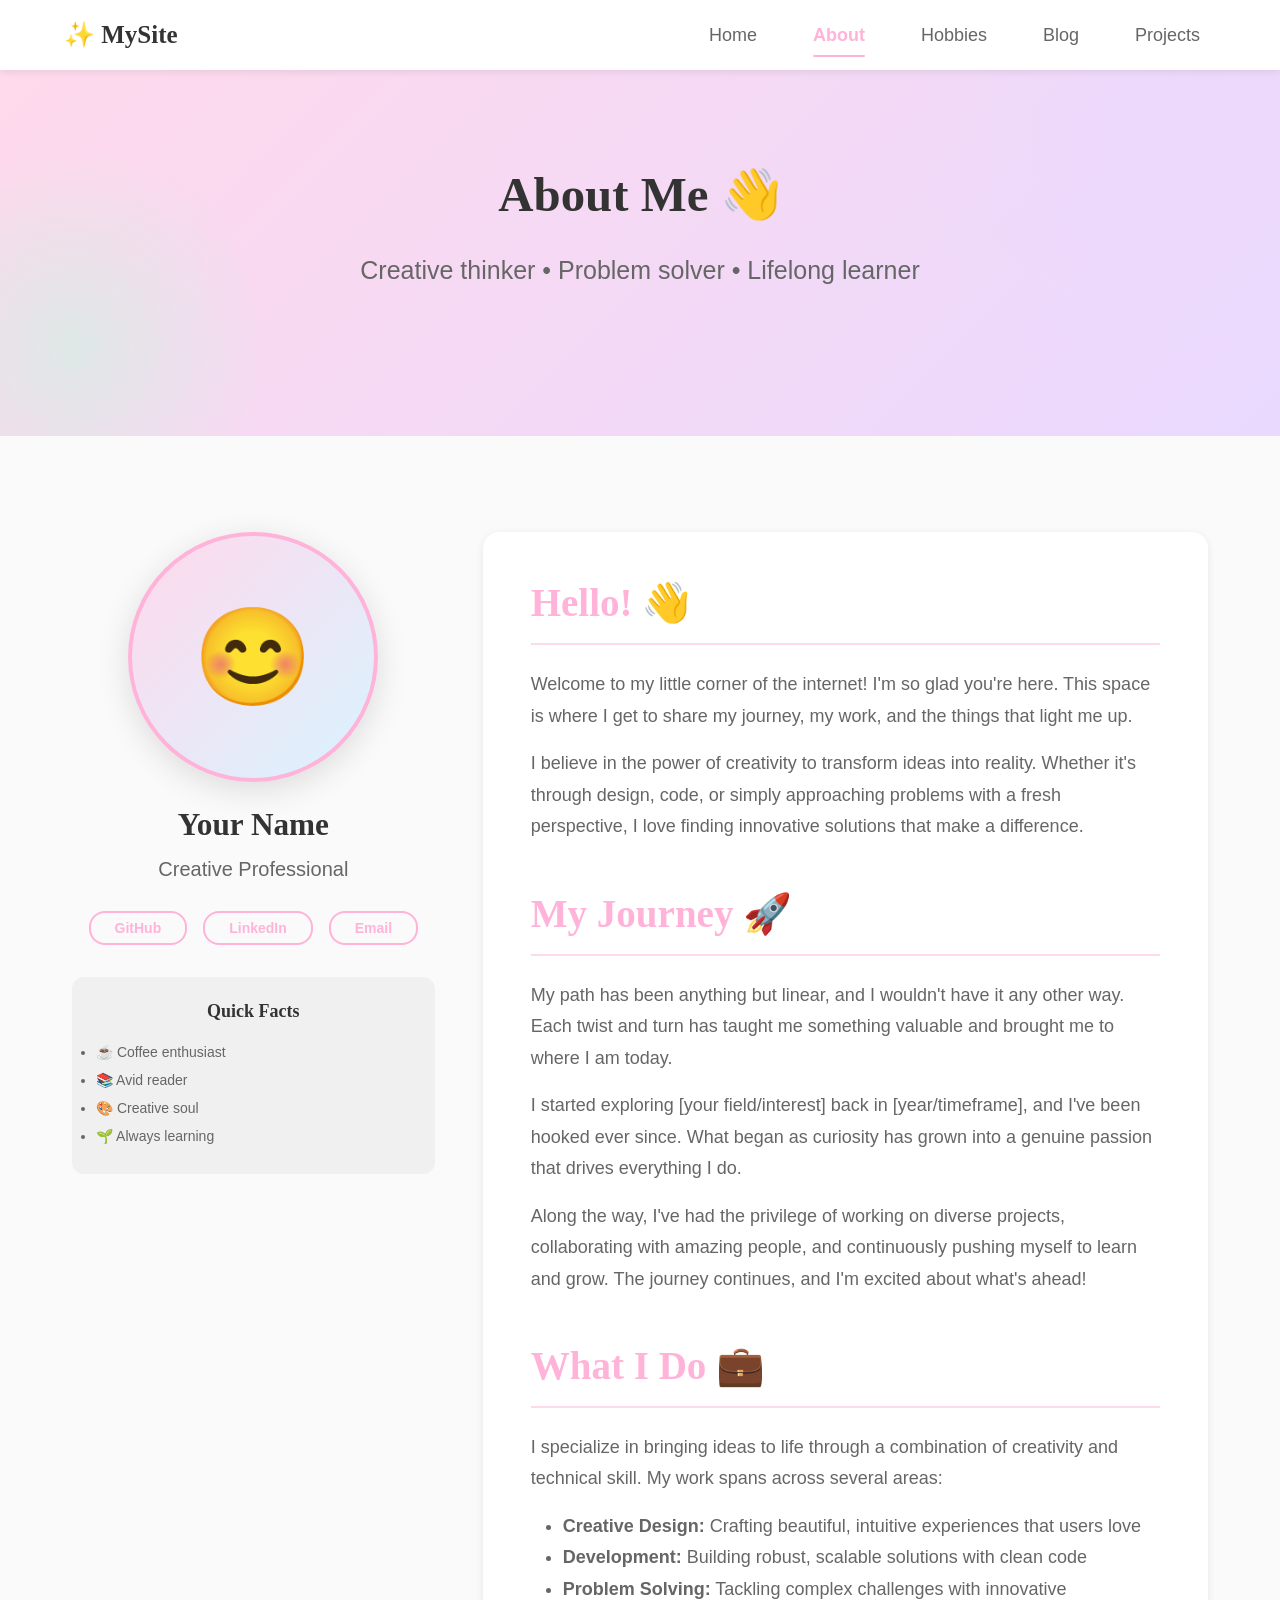
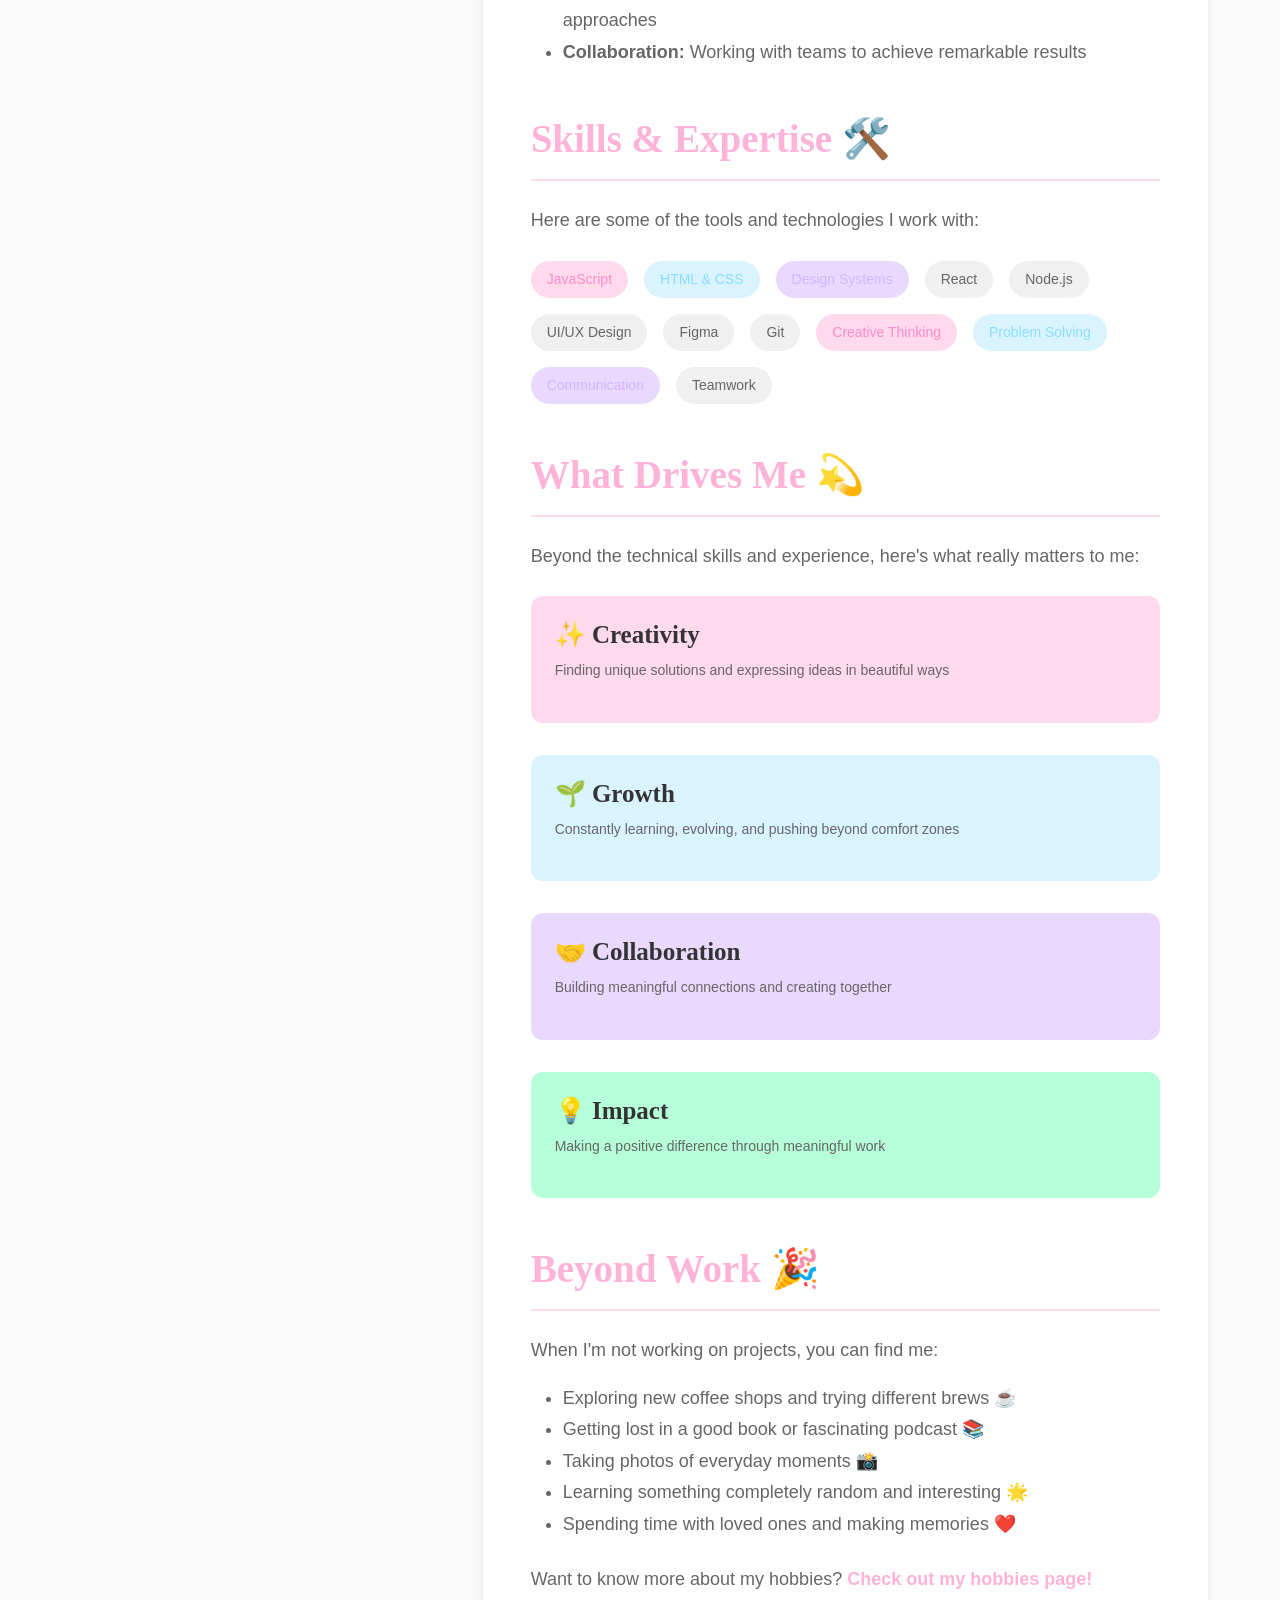
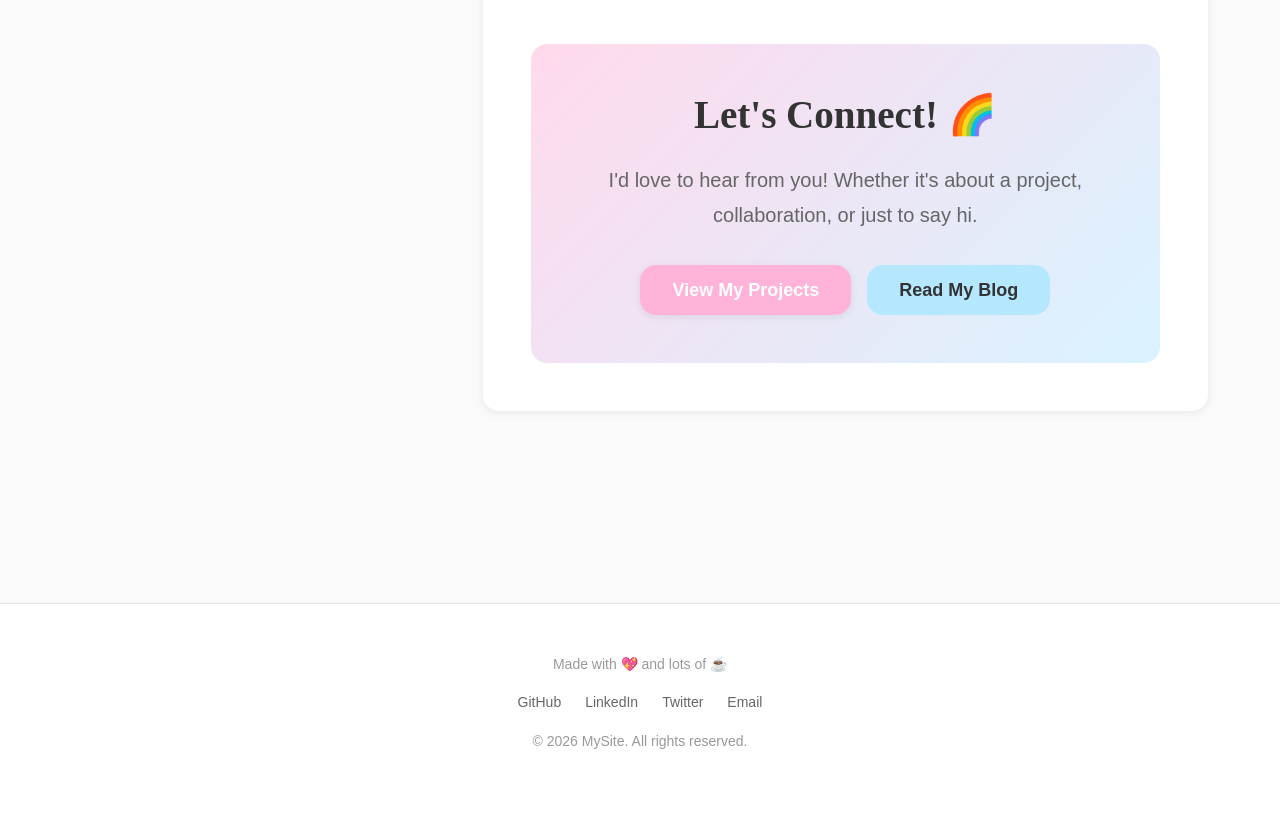
==== about.html @ f816a3d0 "Build complete personal website with pastel design system Created a modern, responsive personal webs" ====
<!DOCTYPE html>
<html lang="en">
<head>
  <meta charset="UTF-8">
  <meta name="viewport" content="width=device-width, initial-scale=1.0">
  <meta name="description" content="Learn more about me, my journey, and what makes me tick">
  <title>About | Personal Website</title>

  <!-- CSS Files -->
  <link rel="stylesheet" href="css/main.css">
  <link rel="stylesheet" href="css/components.css">
  <link rel="stylesheet" href="css/pages.css">

  <!-- Favicon -->
  <link rel="icon" type="image/svg+xml" href="data:image/svg+xml,<svg xmlns='http://www.w3.org/2000/svg' viewBox='0 0 100 100'><text y='.9em' font-size='90'>✨</text></svg>">
</head>
<body>

  <!-- Navigation -->
  <nav class="navbar">
    <div class="navbar__container">
      <a href="index.html" class="navbar__brand">✨ MySite</a>

      <div class="navbar__nav">
        <a href="index.html" class="navbar__link">Home</a>
        <a href="about.html" class="navbar__link">About</a>
        <a href="hobbies.html" class="navbar__link">Hobbies</a>
        <a href="blog.html" class="navbar__link">Blog</a>
        <a href="projects.html" class="navbar__link">Projects</a>
      </div>

      <button class="navbar__toggle" aria-label="Toggle navigation" aria-expanded="false">
        ☰
      </button>
    </div>
  </nav>

  <!-- Main Content -->
  <main class="page-content">

    <!-- Hero Section -->
    <section class="hero" style="background: linear-gradient(135deg, var(--primary-light), var(--accent-light)); min-height: 40vh;">
      <div class="hero__content">
        <h1 class="hero__title">About Me 👋</h1>
        <p class="hero__subtitle">
          Creative thinker • Problem solver • Lifelong learner
        </p>
      </div>
    </section>

    <!-- About Content -->
    <section class="section">
      <div class="container">
        <div class="about-content">

          <!-- Profile Sidebar -->
          <div class="about-profile">
            <div class="about-profile__image" style="display: flex; align-items: center; justify-content: center; font-size: 6rem;">
              😊
            </div>
            <h2 class="about-profile__name">Your Name</h2>
            <p class="about-profile__title">Creative Professional</p>

            <!-- Social Links -->
            <div class="mt-md">
              <div style="display: flex; gap: var(--spacing-sm); justify-content: center; flex-wrap: wrap;">
                <a href="#" class="btn btn--sm btn--outline">GitHub</a>
                <a href="#" class="btn btn--sm btn--outline">LinkedIn</a>
                <a href="#" class="btn btn--sm btn--outline">Email</a>
              </div>
            </div>

            <!-- Quick Stats -->
            <div class="mt-lg" style="background: var(--light-gray); padding: var(--spacing-md); border-radius: var(--radius-md);">
              <h3 style="font-size: var(--font-md); margin-bottom: var(--spacing-sm);">Quick Facts</h3>
              <ul style="text-align: left; color: var(--text-secondary); font-size: var(--font-sm); line-height: 2;">
                <li>☕ Coffee enthusiast</li>
                <li>📚 Avid reader</li>
                <li>🎨 Creative soul</li>
                <li>🌱 Always learning</li>
              </ul>
            </div>
          </div>

          <!-- Bio Content -->
          <div class="about-bio">

            <!-- Introduction -->
            <div class="about-bio__section">
              <h2 class="about-bio__heading">Hello! 👋</h2>
              <p>
                Welcome to my little corner of the internet! I'm so glad you're here. This space is where I get to share my journey, my work, and the things that light me up.
              </p>
              <p>
                I believe in the power of creativity to transform ideas into reality. Whether it's through design, code, or simply approaching problems with a fresh perspective, I love finding innovative solutions that make a difference.
              </p>
            </div>

            <!-- My Story -->
            <div class="about-bio__section">
              <h2 class="about-bio__heading">My Journey 🚀</h2>
              <p>
                My path has been anything but linear, and I wouldn't have it any other way. Each twist and turn has taught me something valuable and brought me to where I am today.
              </p>
              <p>
                I started exploring [your field/interest] back in [year/timeframe], and I've been hooked ever since. What began as curiosity has grown into a genuine passion that drives everything I do.
              </p>
              <p>
                Along the way, I've had the privilege of working on diverse projects, collaborating with amazing people, and continuously pushing myself to learn and grow. The journey continues, and I'm excited about what's ahead!
              </p>
            </div>

            <!-- What I Do -->
            <div class="about-bio__section">
              <h2 class="about-bio__heading">What I Do 💼</h2>
              <p>
                I specialize in bringing ideas to life through a combination of creativity and technical skill. My work spans across several areas:
              </p>
              <ul style="margin-left: var(--spacing-lg); margin-bottom: var(--spacing-md); color: var(--text-secondary); line-height: var(--line-height-relaxed);">
                <li><strong>Creative Design:</strong> Crafting beautiful, intuitive experiences that users love</li>
                <li><strong>Development:</strong> Building robust, scalable solutions with clean code</li>
                <li><strong>Problem Solving:</strong> Tackling complex challenges with innovative approaches</li>
                <li><strong>Collaboration:</strong> Working with teams to achieve remarkable results</li>
              </ul>
            </div>

            <!-- Skills -->
            <div class="about-bio__section">
              <h2 class="about-bio__heading">Skills & Expertise 🛠️</h2>
              <p class="mb-md">
                Here are some of the tools and technologies I work with:
              </p>

              <div class="skills-list">
                <span class="tag tag--primary">JavaScript</span>
                <span class="tag tag--secondary">HTML & CSS</span>
                <span class="tag tag--accent">Design Systems</span>
                <span class="tag">React</span>
                <span class="tag">Node.js</span>
                <span class="tag">UI/UX Design</span>
                <span class="tag">Figma</span>
                <span class="tag">Git</span>
                <span class="tag tag--primary">Creative Thinking</span>
                <span class="tag tag--secondary">Problem Solving</span>
                <span class="tag tag--accent">Communication</span>
                <span class="tag">Teamwork</span>
              </div>
            </div>

            <!-- Values -->
            <div class="about-bio__section">
              <h2 class="about-bio__heading">What Drives Me 💫</h2>
              <p>
                Beyond the technical skills and experience, here's what really matters to me:
              </p>
              <div class="grid grid--2" style="margin-top: var(--spacing-md);">
                <div style="background: var(--primary-light); padding: var(--spacing-md); border-radius: var(--radius-md);">
                  <h4 style="margin-bottom: var(--spacing-xs);">✨ Creativity</h4>
                  <p style="font-size: var(--font-sm);">Finding unique solutions and expressing ideas in beautiful ways</p>
                </div>
                <div style="background: var(--secondary-light); padding: var(--spacing-md); border-radius: var(--radius-md);">
                  <h4 style="margin-bottom: var(--spacing-xs);">🌱 Growth</h4>
                  <p style="font-size: var(--font-sm);">Constantly learning, evolving, and pushing beyond comfort zones</p>
                </div>
                <div style="background: var(--accent-light); padding: var(--spacing-md); border-radius: var(--radius-md);">
                  <h4 style="margin-bottom: var(--spacing-xs);">🤝 Collaboration</h4>
                  <p style="font-size: var(--font-sm);">Building meaningful connections and creating together</p>
                </div>
                <div style="background: var(--mint); padding: var(--spacing-md); border-radius: var(--radius-md);">
                  <h4 style="margin-bottom: var(--spacing-xs);">💡 Impact</h4>
                  <p style="font-size: var(--font-sm);">Making a positive difference through meaningful work</p>
                </div>
              </div>
            </div>

            <!-- Fun Facts -->
            <div class="about-bio__section">
              <h2 class="about-bio__heading">Beyond Work 🎉</h2>
              <p>
                When I'm not working on projects, you can find me:
              </p>
              <ul style="margin-left: var(--spacing-lg); color: var(--text-secondary); line-height: var(--line-height-relaxed);">
                <li>Exploring new coffee shops and trying different brews ☕</li>
                <li>Getting lost in a good book or fascinating podcast 📚</li>
                <li>Taking photos of everyday moments 📸</li>
                <li>Learning something completely random and interesting 🌟</li>
                <li>Spending time with loved ones and making memories ❤️</li>
              </ul>
              <p class="mt-md">
                Want to know more about my hobbies? <a href="hobbies.html" style="font-weight: var(--font-semibold);">Check out my hobbies page!</a>
              </p>
            </div>

            <!-- Call to Action -->
            <div class="about-bio__section text-center" style="background: linear-gradient(135deg, var(--primary-light), var(--secondary-light)); padding: var(--spacing-xl); border-radius: var(--radius-lg);">
              <h2 style="margin-bottom: var(--spacing-md);">Let's Connect! 🌈</h2>
              <p style="font-size: var(--font-lg); margin-bottom: var(--spacing-lg);">
                I'd love to hear from you! Whether it's about a project, collaboration, or just to say hi.
              </p>
              <div style="display: flex; gap: var(--spacing-sm); justify-content: center; flex-wrap: wrap;">
                <a href="projects.html" class="btn btn--primary">View My Projects</a>
                <a href="blog.html" class="btn btn--secondary">Read My Blog</a>
              </div>
            </div>

          </div>

        </div>
      </div>
    </section>

  </main>

  <!-- Footer -->
  <footer class="footer">
    <div class="footer__content">
      <p class="footer__text">
        Made with 💖 and lots of ☕
      </p>
      <div class="footer__links">
        <a href="#" class="footer__link">GitHub</a>
        <a href="#" class="footer__link">LinkedIn</a>
        <a href="#" class="footer__link">Twitter</a>
        <a href="#" class="footer__link">Email</a>
      </div>
      <p class="footer__text text-light mt-sm">
        © 2026 MySite. All rights reserved.
      </p>
    </div>
  </footer>

  <!-- JavaScript Files -->
  <script src="js/main.js"></script>
  <script src="js/components.js"></script>

</body>
</html>
---- css/main.css ----
/**
 * MAIN.CSS - Foundation Layer
 * ===========================
 * Core styles, CSS variables, typography, and base element styles.
 * This file provides the foundation for the entire website's design system.
 */

/* ==================
   CSS Custom Properties (Design Tokens)
   ================== */

:root {
  /*
   * Color Palette - Pastel Theme
   * Soft, playful colors for a modern, friendly feel
   */

  /* Primary Colors */
  --primary: #FFB3D9;           /* Soft pink - main brand color */
  --primary-light: #FFD9EC;     /* Lighter pink - hover states */
  --primary-dark: #FF8DC7;      /* Darker pink - active states */

  /* Secondary Colors */
  --secondary: #B5E8FF;         /* Sky blue - calm, professional */
  --secondary-light: #D9F3FF;   /* Lighter blue */
  --secondary-dark: #8CDCFF;    /* Darker blue */

  /* Accent Colors */
  --accent: #D4B5FF;            /* Lavender - creative touch */
  --accent-light: #EAD9FF;      /* Lighter lavender */
  --mint: #B5FFD9;              /* Mint green - fresh, energetic */
  --peach: #FFD9B5;             /* Peach - warm, inviting */

  /* Neutral Colors */
  --white: #FFFFFF;
  --off-white: #FAFAFA;
  --light-gray: #F0F0F0;
  --gray: #E0E0E0;
  --dark-gray: #666666;
  --text-primary: #333333;
  --text-secondary: #666666;
  --text-light: #999999;

  /* Semantic Colors */
  --success: #B5FFD9;
  --warning: #FFD9B5;
  --error: #FFB3B3;
  --info: #B5E8FF;

  /*
   * Typography
   * Using system fonts for performance and readability
   */
  --font-primary: -apple-system, BlinkMacSystemFont, 'Segoe UI', 'Roboto', 'Oxygen', 'Ubuntu', 'Cantarell', 'Fira Sans', 'Droid Sans', 'Helvetica Neue', sans-serif;
  --font-heading: 'Georgia', 'Times New Roman', serif;
  --font-mono: 'Monaco', 'Courier New', monospace;

  /* Font Sizes - Modular Scale (1.250 - Major Third) */
  --font-xs: 0.75rem;      /* 12px */
  --font-sm: 0.875rem;     /* 14px */
  --font-base: 1rem;       /* 16px */
  --font-md: 1.125rem;     /* 18px */
  --font-lg: 1.25rem;      /* 20px */
  --font-xl: 1.563rem;     /* 25px */
  --font-2xl: 1.953rem;    /* 31px */
  --font-3xl: 2.441rem;    /* 39px */
  --font-4xl: 3.052rem;    /* 49px */

  /* Font Weights */
  --font-light: 300;
  --font-normal: 400;
  --font-medium: 500;
  --font-semibold: 600;
  --font-bold: 700;

  /* Line Heights */
  --line-height-tight: 1.2;
  --line-height-normal: 1.5;
  --line-height-relaxed: 1.75;

  /*
   * Spacing Scale
   * Based on 8px grid system for consistent spacing
   */
  --spacing-xs: 0.5rem;    /* 8px */
  --spacing-sm: 1rem;      /* 16px */
  --spacing-md: 1.5rem;    /* 24px */
  --spacing-lg: 2rem;      /* 32px */
  --spacing-xl: 3rem;      /* 48px */
  --spacing-2xl: 4rem;     /* 64px */
  --spacing-3xl: 6rem;     /* 96px */

  /*
   * Layout
   */
  --max-width: 1200px;
  --max-width-narrow: 800px;
  --max-width-wide: 1400px;

  --header-height: 70px;

  /*
   * Border Radius - Rounded, playful feel
   */
  --radius-sm: 8px;
  --radius-md: 12px;
  --radius-lg: 16px;
  --radius-xl: 24px;
  --radius-full: 9999px;

  /*
   * Shadows - Soft, subtle depth
   */
  --shadow-sm: 0 2px 8px rgba(0, 0, 0, 0.08);
  --shadow-md: 0 4px 16px rgba(0, 0, 0, 0.1);
  --shadow-lg: 0 8px 32px rgba(0, 0, 0, 0.12);
  --shadow-xl: 0 16px 48px rgba(0, 0, 0, 0.15);

  /*
   * Transitions - Smooth, polished interactions
   */
  --transition-fast: 150ms ease-in-out;
  --transition-base: 250ms ease-in-out;
  --transition-slow: 400ms ease-in-out;

  /*
   * Z-index Scale
   */
  --z-base: 1;
  --z-dropdown: 100;
  --z-sticky: 200;
  --z-fixed: 300;
  --z-modal-backdrop: 400;
  --z-modal: 500;
  --z-popover: 600;
  --z-tooltip: 700;
}


/* ==================
   CSS Reset & Normalization
   ================== */

/* Box sizing reset */
*,
*::before,
*::after {
  box-sizing: border-box;
  margin: 0;
  padding: 0;
}

/* Remove default margins */
body,
h1, h2, h3, h4, h5, h6,
p, figure, blockquote, dl, dd {
  margin: 0;
}

/* Remove list styles on ul, ol elements with a class */
ul[class],
ol[class] {
  list-style: none;
  padding: 0;
}

/* Set core root defaults */
html:focus-within {
  scroll-behavior: smooth;
}

/* Set core body defaults */
body {
  min-height: 100vh;
  text-rendering: optimizeSpeed;
  line-height: var(--line-height-normal);
}

/* Make images easier to work with */
img,
picture {
  max-width: 100%;
  display: block;
}

/* Inherit fonts for inputs and buttons */
input,
button,
textarea,
select {
  font: inherit;
}


/* ==================
   Base Typography
   ================== */

body {
  font-family: var(--font-primary);
  font-size: var(--font-base);
  line-height: var(--line-height-normal);
  color: var(--text-primary);
  background-color: var(--off-white);
  -webkit-font-smoothing: antialiased;
  -moz-osx-font-smoothing: grayscale;
}

/* Headings */
h1, h2, h3, h4, h5, h6 {
  font-family: var(--font-heading);
  line-height: var(--line-height-tight);
  font-weight: var(--font-bold);
  color: var(--text-primary);
  margin-bottom: var(--spacing-sm);
}

h1 {
  font-size: var(--font-4xl);
  margin-bottom: var(--spacing-md);
}

h2 {
  font-size: var(--font-3xl);
}

h3 {
  font-size: var(--font-2xl);
}

h4 {
  font-size: var(--font-xl);
}

h5 {
  font-size: var(--font-lg);
}

h6 {
  font-size: var(--font-md);
}

/* Paragraphs */
p {
  margin-bottom: var(--spacing-sm);
  color: var(--text-secondary);
  line-height: var(--line-height-relaxed);
}

/* Links */
a {
  color: var(--primary);
  text-decoration: none;
  transition: color var(--transition-base);
}

a:hover {
  color: var(--primary-dark);
}

a:focus-visible {
  outline: 2px solid var(--primary);
  outline-offset: 2px;
  border-radius: var(--radius-sm);
}

/* Strong and emphasis */
strong,
b {
  font-weight: var(--font-bold);
}

em,
i {
  font-style: italic;
}

/* Code */
code {
  font-family: var(--font-mono);
  font-size: 0.9em;
  background-color: var(--light-gray);
  padding: 0.2em 0.4em;
  border-radius: var(--radius-sm);
}


/* ==================
   Layout Utilities
   ================== */

/* Container - constrains content width with padding */
.container {
  width: 100%;
  max-width: var(--max-width);
  margin-left: auto;
  margin-right: auto;
  padding-left: var(--spacing-md);
  padding-right: var(--spacing-md);
}

.container--narrow {
  max-width: var(--max-width-narrow);
}

.container--wide {
  max-width: var(--max-width-wide);
}

/* Section spacing */
.section {
  padding-top: var(--spacing-3xl);
  padding-bottom: var(--spacing-3xl);
}

.section--sm {
  padding-top: var(--spacing-xl);
  padding-bottom: var(--spacing-xl);
}


/* ==================
   Utility Classes
   ================== */

/* Text alignment */
.text-center { text-align: center; }
.text-left { text-align: left; }
.text-right { text-align: right; }

/* Text colors */
.text-primary { color: var(--text-primary); }
.text-secondary { color: var(--text-secondary); }
.text-light { color: var(--text-light); }

/* Spacing utilities */
.mt-xs { margin-top: var(--spacing-xs); }
.mt-sm { margin-top: var(--spacing-sm); }
.mt-md { margin-top: var(--spacing-md); }
.mt-lg { margin-top: var(--spacing-lg); }
.mt-xl { margin-top: var(--spacing-xl); }

.mb-xs { margin-bottom: var(--spacing-xs); }
.mb-sm { margin-bottom: var(--spacing-sm); }
.mb-md { margin-bottom: var(--spacing-md); }
.mb-lg { margin-bottom: var(--spacing-lg); }
.mb-xl { margin-bottom: var(--spacing-xl); }

/* Display utilities */
.block { display: block; }
.inline-block { display: inline-block; }
.flex { display: flex; }
.inline-flex { display: inline-flex; }
.grid { display: grid; }
.hidden { display: none; }

/* Visibility */
.sr-only {
  position: absolute;
  width: 1px;
  height: 1px;
  padding: 0;
  margin: -1px;
  overflow: hidden;
  clip: rect(0, 0, 0, 0);
  white-space: nowrap;
  border-width: 0;
}


/* ==================
   Responsive Breakpoints
   ================== */

/*
 * Mobile-first approach
 * Default styles are for mobile, then enhanced for larger screens
 */

/* Tablet (768px and up) */
@media (min-width: 768px) {
  :root {
    --font-base: 1.125rem;  /* Slightly larger on tablets */
  }

  .container {
    padding-left: var(--spacing-lg);
    padding-right: var(--spacing-lg);
  }
}

/* Desktop (1024px and up) */
@media (min-width: 1024px) {
  h1 {
    font-size: 3.815rem;  /* Even larger on desktop */
  }

  .section {
    padding-top: var(--spacing-3xl);
    padding-bottom: var(--spacing-3xl);
  }
}

/* Large Desktop (1440px and up) */
@media (min-width: 1440px) {
  .container {
    padding-left: var(--spacing-xl);
    padding-right: var(--spacing-xl);
  }
}
---- css/components.css ----
/**
 * COMPONENTS.CSS - Component Layer
 * =================================
 * Reusable UI components used throughout the website.
 * Each component is self-contained and follows BEM-like naming conventions.
 */


/* ==================
   Navigation Bar
   ================== */

/**
 * .navbar - Main navigation component
 * Responsive navigation with mobile menu toggle
 */
.navbar {
  position: sticky;
  top: 0;
  z-index: var(--z-sticky);
  background-color: rgba(255, 255, 255, 0.95);
  backdrop-filter: blur(10px);
  box-shadow: var(--shadow-sm);
  height: var(--header-height);
}

.navbar__container {
  max-width: var(--max-width);
  margin: 0 auto;
  padding: 0 var(--spacing-md);
  height: 100%;
  display: flex;
  justify-content: space-between;
  align-items: center;
}

/* Logo/Brand */
.navbar__brand {
  font-size: var(--font-xl);
  font-weight: var(--font-bold);
  color: var(--text-primary);
  font-family: var(--font-heading);
  transition: color var(--transition-base);
}

.navbar__brand:hover {
  color: var(--primary);
}

/* Navigation Links */
.navbar__nav {
  display: flex;
  gap: var(--spacing-md);
  align-items: center;
}

.navbar__link {
  color: var(--text-secondary);
  font-weight: var(--font-medium);
  padding: var(--spacing-xs) var(--spacing-sm);
  border-radius: var(--radius-md);
  transition: all var(--transition-base);
  position: relative;
}

.navbar__link:hover {
  color: var(--primary);
  background-color: var(--primary-light);
}

/* Active state - indicates current page */
.navbar__link--active {
  color: var(--primary);
  font-weight: var(--font-semibold);
}

.navbar__link--active::after {
  content: '';
  position: absolute;
  bottom: 0;
  left: var(--spacing-sm);
  right: var(--spacing-sm);
  height: 2px;
  background-color: var(--primary);
  border-radius: var(--radius-full);
}

/* Mobile Menu Toggle */
.navbar__toggle {
  display: none;
  background: none;
  border: none;
  cursor: pointer;
  padding: var(--spacing-xs);
  color: var(--text-primary);
  font-size: var(--font-xl);
}

/* Responsive - Mobile Navigation */
@media (max-width: 767px) {
  .navbar__toggle {
    display: block;
  }

  .navbar__nav {
    position: absolute;
    top: var(--header-height);
    left: 0;
    right: 0;
    background-color: var(--white);
    flex-direction: column;
    gap: 0;
    padding: var(--spacing-md);
    box-shadow: var(--shadow-md);
    transform: translateY(-100%);
    opacity: 0;
    visibility: hidden;
    transition: all var(--transition-base);
  }

  .navbar__nav--open {
    transform: translateY(0);
    opacity: 1;
    visibility: visible;
  }

  .navbar__link {
    width: 100%;
    padding: var(--spacing-md);
  }
}


/* ==================
   Hero Section
   ================== */

/**
 * .hero - Large introductory section
 * Used on homepage and other key pages
 */
.hero {
  position: relative;
  min-height: 60vh;
  display: flex;
  align-items: center;
  justify-content: center;
  text-align: center;
  background: linear-gradient(135deg, var(--primary-light) 0%, var(--secondary-light) 100%);
  padding: var(--spacing-3xl) var(--spacing-md);
  overflow: hidden;
}

/* Decorative background elements */
.hero::before {
  content: '';
  position: absolute;
  top: -50%;
  right: -10%;
  width: 500px;
  height: 500px;
  background: radial-gradient(circle, var(--accent-light) 0%, transparent 70%);
  border-radius: 50%;
  opacity: 0.5;
}

.hero::after {
  content: '';
  position: absolute;
  bottom: -30%;
  left: -10%;
  width: 400px;
  height: 400px;
  background: radial-gradient(circle, var(--mint) 0%, transparent 70%);
  border-radius: 50%;
  opacity: 0.4;
}

.hero__content {
  position: relative;
  z-index: var(--z-base);
  max-width: 800px;
}

.hero__title {
  font-size: var(--font-4xl);
  margin-bottom: var(--spacing-md);
  color: var(--text-primary);
  animation: fadeInUp 0.8s ease-out;
}

.hero__subtitle {
  font-size: var(--font-xl);
  color: var(--text-secondary);
  margin-bottom: var(--spacing-xl);
  animation: fadeInUp 0.8s ease-out 0.2s both;
}

.hero__cta {
  animation: fadeInUp 0.8s ease-out 0.4s both;
}

/* Responsive */
@media (max-width: 767px) {
  .hero {
    min-height: 50vh;
    padding: var(--spacing-xl) var(--spacing-md);
  }

  .hero__title {
    font-size: var(--font-3xl);
  }

  .hero__subtitle {
    font-size: var(--font-lg);
  }
}


/* ==================
   Buttons
   ================== */

/**
 * .btn - Button component with multiple variants
 */
.btn {
  display: inline-block;
  padding: var(--spacing-sm) var(--spacing-lg);
  font-weight: var(--font-semibold);
  text-align: center;
  border: none;
  border-radius: var(--radius-lg);
  cursor: pointer;
  transition: all var(--transition-base);
  font-size: var(--font-base);
  line-height: 1;
  text-decoration: none;
}

/* Primary button - main call-to-action */
.btn--primary {
  background-color: var(--primary);
  color: var(--white);
  box-shadow: var(--shadow-sm);
}

.btn--primary:hover {
  background-color: var(--primary-dark);
  transform: translateY(-2px);
  box-shadow: var(--shadow-md);
}

.btn--primary:active {
  transform: translateY(0);
}

/* Secondary button - alternative actions */
.btn--secondary {
  background-color: var(--secondary);
  color: var(--text-primary);
}

.btn--secondary:hover {
  background-color: var(--secondary-dark);
  transform: translateY(-2px);
}

/* Outline button - subtle actions */
.btn--outline {
  background-color: transparent;
  border: 2px solid var(--primary);
  color: var(--primary);
}

.btn--outline:hover {
  background-color: var(--primary);
  color: var(--white);
}

/* Button sizes */
.btn--sm {
  padding: var(--spacing-xs) var(--spacing-md);
  font-size: var(--font-sm);
}

.btn--lg {
  padding: var(--spacing-md) var(--spacing-xl);
  font-size: var(--font-lg);
}


/* ==================
   Cards
   ================== */

/**
 * .card - Versatile card component
 * Used for blog posts, projects, and content sections
 */
.card {
  background-color: var(--white);
  border-radius: var(--radius-lg);
  padding: var(--spacing-lg);
  box-shadow: var(--shadow-sm);
  transition: all var(--transition-base);
  height: 100%;
  display: flex;
  flex-direction: column;
}

.card:hover {
  transform: translateY(-4px);
  box-shadow: var(--shadow-lg);
}

/* Card header with image */
.card__image {
  width: 100%;
  height: 200px;
  object-fit: cover;
  border-radius: var(--radius-md);
  margin-bottom: var(--spacing-md);
  background-color: var(--light-gray);
}

/* Card title */
.card__title {
  font-size: var(--font-xl);
  margin-bottom: var(--spacing-sm);
  color: var(--text-primary);
}

/* Card description */
.card__description {
  color: var(--text-secondary);
  margin-bottom: var(--spacing-md);
  flex-grow: 1;
  line-height: var(--line-height-relaxed);
}

/* Card meta information (date, tags, etc.) */
.card__meta {
  display: flex;
  gap: var(--spacing-sm);
  align-items: center;
  font-size: var(--font-sm);
  color: var(--text-light);
  margin-bottom: var(--spacing-md);
}

/* Card footer with actions */
.card__footer {
  display: flex;
  gap: var(--spacing-sm);
  align-items: center;
  padding-top: var(--spacing-md);
  border-top: 1px solid var(--gray);
}

/* Card variants */
.card--highlight {
  border: 2px solid var(--primary);
  background: linear-gradient(135deg, var(--white) 0%, var(--primary-light) 100%);
}

.card--accent {
  background: linear-gradient(135deg, var(--accent-light) 0%, var(--secondary-light) 100%);
}


/* ==================
   Grid Layouts
   ================== */

/**
 * .grid - Responsive grid system
 * Auto-responsive grid that adapts to screen size
 */
.grid {
  display: grid;
  gap: var(--spacing-lg);
  grid-template-columns: 1fr;
}

/* 2-column grid */
.grid--2 {
  grid-template-columns: repeat(auto-fit, minmax(300px, 1fr));
}

/* 3-column grid */
.grid--3 {
  grid-template-columns: repeat(auto-fit, minmax(280px, 1fr));
}

/* 4-column grid */
.grid--4 {
  grid-template-columns: repeat(auto-fit, minmax(250px, 1fr));
}

/* Responsive - Force single column on mobile */
@media (max-width: 767px) {
  .grid--2,
  .grid--3,
  .grid--4 {
    grid-template-columns: 1fr;
  }
}


/* ==================
   Tags/Badges
   ================== */

/**
 * .tag - Small label component
 * Used for categories, skills, etc.
 */
.tag {
  display: inline-block;
  padding: var(--spacing-xs) var(--spacing-sm);
  background-color: var(--light-gray);
  color: var(--text-secondary);
  font-size: var(--font-sm);
  font-weight: var(--font-medium);
  border-radius: var(--radius-full);
  transition: all var(--transition-fast);
}

.tag:hover {
  background-color: var(--primary-light);
  color: var(--primary-dark);
}

/* Tag variants */
.tag--primary {
  background-color: var(--primary-light);
  color: var(--primary-dark);
}

.tag--secondary {
  background-color: var(--secondary-light);
  color: var(--secondary-dark);
}

.tag--accent {
  background-color: var(--accent-light);
  color: var(--accent);
}


/* ==================
   Footer
   ================== */

/**
 * .footer - Site footer
 */
.footer {
  background-color: var(--white);
  padding: var(--spacing-xl) 0;
  margin-top: var(--spacing-3xl);
  border-top: 1px solid var(--gray);
}

.footer__content {
  max-width: var(--max-width);
  margin: 0 auto;
  padding: 0 var(--spacing-md);
  text-align: center;
}

.footer__text {
  color: var(--text-light);
  font-size: var(--font-sm);
  margin-bottom: var(--spacing-sm);
}

.footer__links {
  display: flex;
  justify-content: center;
  gap: var(--spacing-md);
  flex-wrap: wrap;
}

.footer__link {
  color: var(--text-secondary);
  font-size: var(--font-sm);
  transition: color var(--transition-base);
}

.footer__link:hover {
  color: var(--primary);
}


/* ==================
   Animations
   ================== */

/**
 * Keyframe animations for smooth entrances
 */

@keyframes fadeInUp {
  from {
    opacity: 0;
    transform: translateY(30px);
  }
  to {
    opacity: 1;
    transform: translateY(0);
  }
}

@keyframes fadeIn {
  from {
    opacity: 0;
  }
  to {
    opacity: 1;
  }
}

@keyframes slideInLeft {
  from {
    opacity: 0;
    transform: translateX(-30px);
  }
  to {
    opacity: 1;
    transform: translateX(0);
  }
}

@keyframes slideInRight {
  from {
    opacity: 0;
    transform: translateX(30px);
  }
  to {
    opacity: 1;
    transform: translateX(0);
  }
}

/* Animation utility classes */
.animate-fade-in {
  animation: fadeIn 0.6s ease-out;
}

.animate-fade-in-up {
  animation: fadeInUp 0.6s ease-out;
}

.animate-slide-in-left {
  animation: slideInLeft 0.6s ease-out;
}

.animate-slide-in-right {
  animation: slideInRight 0.6s ease-out;
}
---- css/pages.css ----
/**
 * PAGES.CSS - Page-Specific Layer
 * ================================
 * Styles unique to individual pages.
 * Organized by page for easy maintenance.
 */


/* ==================
   Homepage Styles
   ================== */

/**
 * Homepage hero section - unique to home
 */
.home-hero {
  background: linear-gradient(135deg,
    var(--primary-light) 0%,
    var(--secondary-light) 50%,
    var(--accent-light) 100%);
}

/**
 * Featured sections on homepage
 */
.featured-section {
  background-color: var(--white);
  border-radius: var(--radius-xl);
  padding: var(--spacing-xl);
  margin-bottom: var(--spacing-lg);
}

.featured-section__title {
  text-align: center;
  margin-bottom: var(--spacing-xl);
  color: var(--text-primary);
}


/* ==================
   About Page Styles
   ================== */

/**
 * About page layout - two-column on desktop
 */
.about-content {
  display: grid;
  gap: var(--spacing-xl);
  align-items: start;
}

@media (min-width: 768px) {
  .about-content {
    grid-template-columns: 1fr 2fr;
  }
}

/**
 * Profile image section
 */
.about-profile {
  text-align: center;
}

.about-profile__image {
  width: 250px;
  height: 250px;
  border-radius: 50%;
  object-fit: cover;
  margin: 0 auto var(--spacing-md);
  border: 4px solid var(--primary);
  box-shadow: var(--shadow-lg);
  background: linear-gradient(135deg, var(--primary-light), var(--secondary-light));
}

.about-profile__name {
  font-size: var(--font-2xl);
  margin-bottom: var(--spacing-xs);
}

.about-profile__title {
  color: var(--text-secondary);
  font-size: var(--font-lg);
  margin-bottom: var(--spacing-md);
}

/**
 * About text content
 */
.about-bio {
  background-color: var(--white);
  padding: var(--spacing-xl);
  border-radius: var(--radius-lg);
  box-shadow: var(--shadow-sm);
}

.about-bio__section {
  margin-bottom: var(--spacing-xl);
}

.about-bio__section:last-child {
  margin-bottom: 0;
}

.about-bio__heading {
  color: var(--primary);
  margin-bottom: var(--spacing-md);
  padding-bottom: var(--spacing-sm);
  border-bottom: 2px solid var(--primary-light);
}

/**
 * Skills/interests list
 */
.skills-list {
  display: flex;
  flex-wrap: wrap;
  gap: var(--spacing-sm);
  margin-top: var(--spacing-md);
}


/* ==================
   Hobbies Page Styles
   ================== */

/**
 * Hobby cards with unique styling
 */
.hobby-card {
  position: relative;
  overflow: hidden;
}

.hobby-card::before {
  content: '';
  position: absolute;
  top: 0;
  left: 0;
  right: 0;
  height: 4px;
  background: linear-gradient(90deg, var(--primary), var(--accent));
  transform: scaleX(0);
  transform-origin: left;
  transition: transform var(--transition-base);
}

.hobby-card:hover::before {
  transform: scaleX(1);
}

/**
 * Hobby icon/image
 */
.hobby-card__icon {
  font-size: var(--font-4xl);
  text-align: center;
  margin-bottom: var(--spacing-md);
  height: 100px;
  display: flex;
  align-items: center;
  justify-content: center;
  background: linear-gradient(135deg, var(--primary-light), var(--accent-light));
  border-radius: var(--radius-md);
}


/* ==================
   Blog Page Styles
   ================== */

/**
 * Blog header
 */
.blog-header {
  text-align: center;
  margin-bottom: var(--spacing-xl);
  padding: var(--spacing-xl);
  background: linear-gradient(135deg, var(--secondary-light), var(--accent-light));
  border-radius: var(--radius-xl);
}

.blog-header__title {
  font-size: var(--font-3xl);
  margin-bottom: var(--spacing-sm);
}

.blog-header__subtitle {
  color: var(--text-secondary);
  font-size: var(--font-lg);
}

/**
 * Blog post cards
 */
.blog-card {
  /* Inherits from .card in components.css */
  /* Additional blog-specific styles */
}

.blog-card__date {
  color: var(--primary);
  font-weight: var(--font-semibold);
  font-size: var(--font-sm);
}

.blog-card__tags {
  display: flex;
  flex-wrap: wrap;
  gap: var(--spacing-xs);
}

.blog-card__read-more {
  margin-top: auto;
  color: var(--primary);
  font-weight: var(--font-semibold);
  display: inline-flex;
  align-items: center;
  gap: var(--spacing-xs);
  transition: gap var(--transition-base);
}

.blog-card__read-more:hover {
  gap: var(--spacing-sm);
}

.blog-card__read-more::after {
  content: '→';
}

/**
 * Featured blog post
 */
.blog-featured {
  background: linear-gradient(135deg, var(--primary-light), var(--secondary-light));
  padding: var(--spacing-xl);
  border-radius: var(--radius-xl);
  margin-bottom: var(--spacing-xl);
}

.blog-featured__label {
  display: inline-block;
  background-color: var(--primary);
  color: var(--white);
  padding: var(--spacing-xs) var(--spacing-sm);
  border-radius: var(--radius-full);
  font-size: var(--font-sm);
  font-weight: var(--font-semibold);
  margin-bottom: var(--spacing-md);
}


/* ==================
   Projects Page Styles
   ================== */

/**
 * Projects header
 */
.projects-header {
  text-align: center;
  margin-bottom: var(--spacing-xl);
  padding: var(--spacing-xl);
  background: linear-gradient(135deg, var(--mint), var(--secondary-light));
  border-radius: var(--radius-xl);
}

.projects-header__title {
  font-size: var(--font-3xl);
  margin-bottom: var(--spacing-sm);
}

.projects-header__subtitle {
  color: var(--text-secondary);
  font-size: var(--font-lg);
}

/**
 * Project cards
 */
.project-card {
  /* Inherits from .card in components.css */
  /* Additional project-specific styles */
  border-left: 4px solid var(--primary);
}

.project-card:nth-child(2n) {
  border-left-color: var(--secondary);
}

.project-card:nth-child(3n) {
  border-left-color: var(--accent);
}

.project-card__header {
  display: flex;
  justify-content: space-between;
  align-items: start;
  margin-bottom: var(--spacing-md);
}

.project-card__status {
  font-size: var(--font-xs);
  padding: var(--spacing-xs) var(--spacing-sm);
  border-radius: var(--radius-full);
  font-weight: var(--font-semibold);
  text-transform: uppercase;
}

.project-card__status--completed {
  background-color: var(--success);
  color: var(--text-primary);
}

.project-card__status--in-progress {
  background-color: var(--warning);
  color: var(--text-primary);
}

.project-card__status--planned {
  background-color: var(--info);
  color: var(--text-primary);
}

.project-card__tech {
  display: flex;
  flex-wrap: wrap;
  gap: var(--spacing-xs);
  margin-top: var(--spacing-md);
}

.project-card__links {
  display: flex;
  gap: var(--spacing-sm);
  margin-top: var(--spacing-md);
}


/* ==================
   Content Sections
   ================== */

/**
 * Generic content section with background
 */
.content-section {
  background-color: var(--white);
  border-radius: var(--radius-xl);
  padding: var(--spacing-xl);
  margin-bottom: var(--spacing-xl);
  box-shadow: var(--shadow-sm);
}

.content-section__title {
  text-align: center;
  margin-bottom: var(--spacing-xl);
  position: relative;
  padding-bottom: var(--spacing-md);
}

.content-section__title::after {
  content: '';
  position: absolute;
  bottom: 0;
  left: 50%;
  transform: translateX(-50%);
  width: 80px;
  height: 4px;
  background: linear-gradient(90deg, var(--primary), var(--accent));
  border-radius: var(--radius-full);
}

/**
 * Alternating section backgrounds
 */
.content-section--alt {
  background: linear-gradient(135deg, var(--off-white), var(--light-gray));
}


/* ==================
   Page Transitions
   ================== */

/**
 * Page load animations
 */
.page-content {
  animation: fadeInUp 0.6s ease-out;
}

/* Stagger animation for cards */
.card:nth-child(1) { animation-delay: 0.1s; }
.card:nth-child(2) { animation-delay: 0.2s; }
.card:nth-child(3) { animation-delay: 0.3s; }
.card:nth-child(4) { animation-delay: 0.4s; }
.card:nth-child(5) { animation-delay: 0.5s; }
.card:nth-child(6) { animation-delay: 0.6s; }


/* ==================
   Responsive Adjustments
   ================== */

/* Mobile-specific page adjustments */
@media (max-width: 767px) {
  .about-profile__image {
    width: 200px;
    height: 200px;
  }

  .blog-header,
  .projects-header {
    padding: var(--spacing-lg);
  }

  .content-section {
    padding: var(--spacing-lg);
  }
}
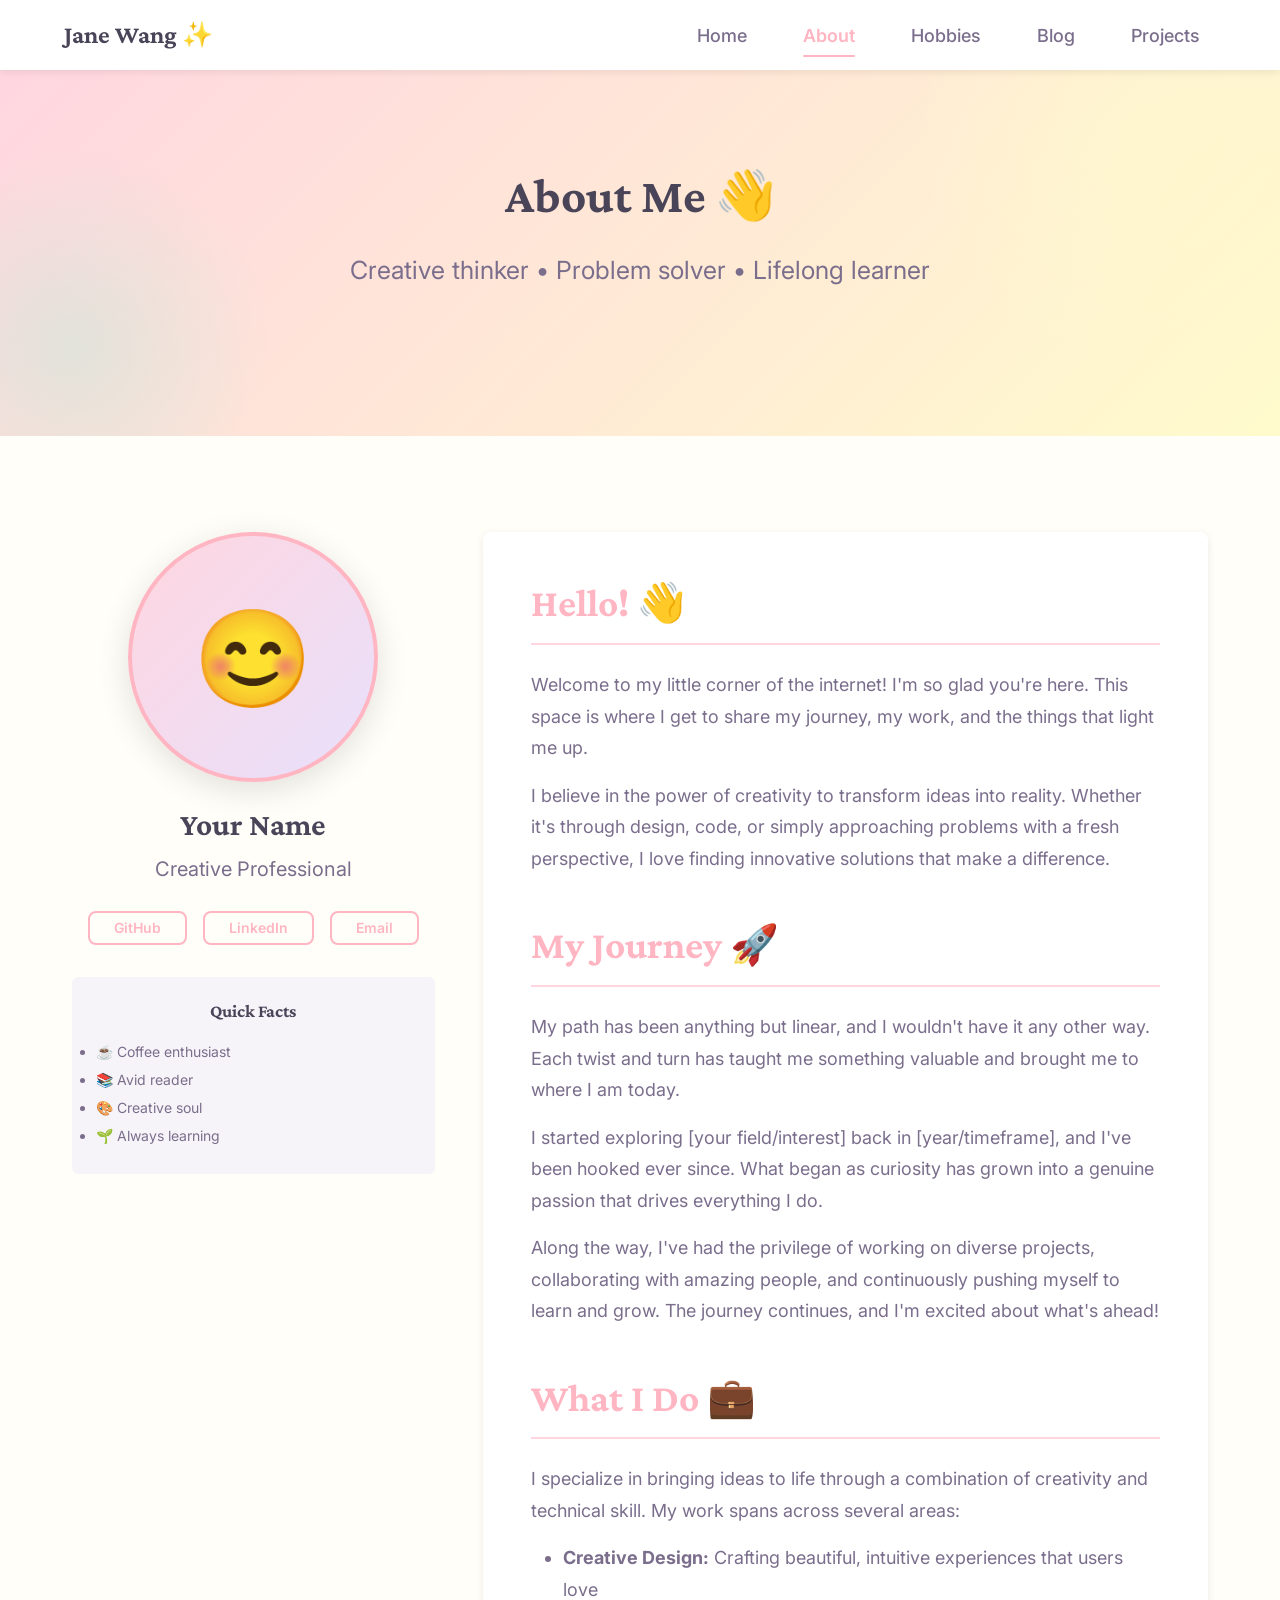
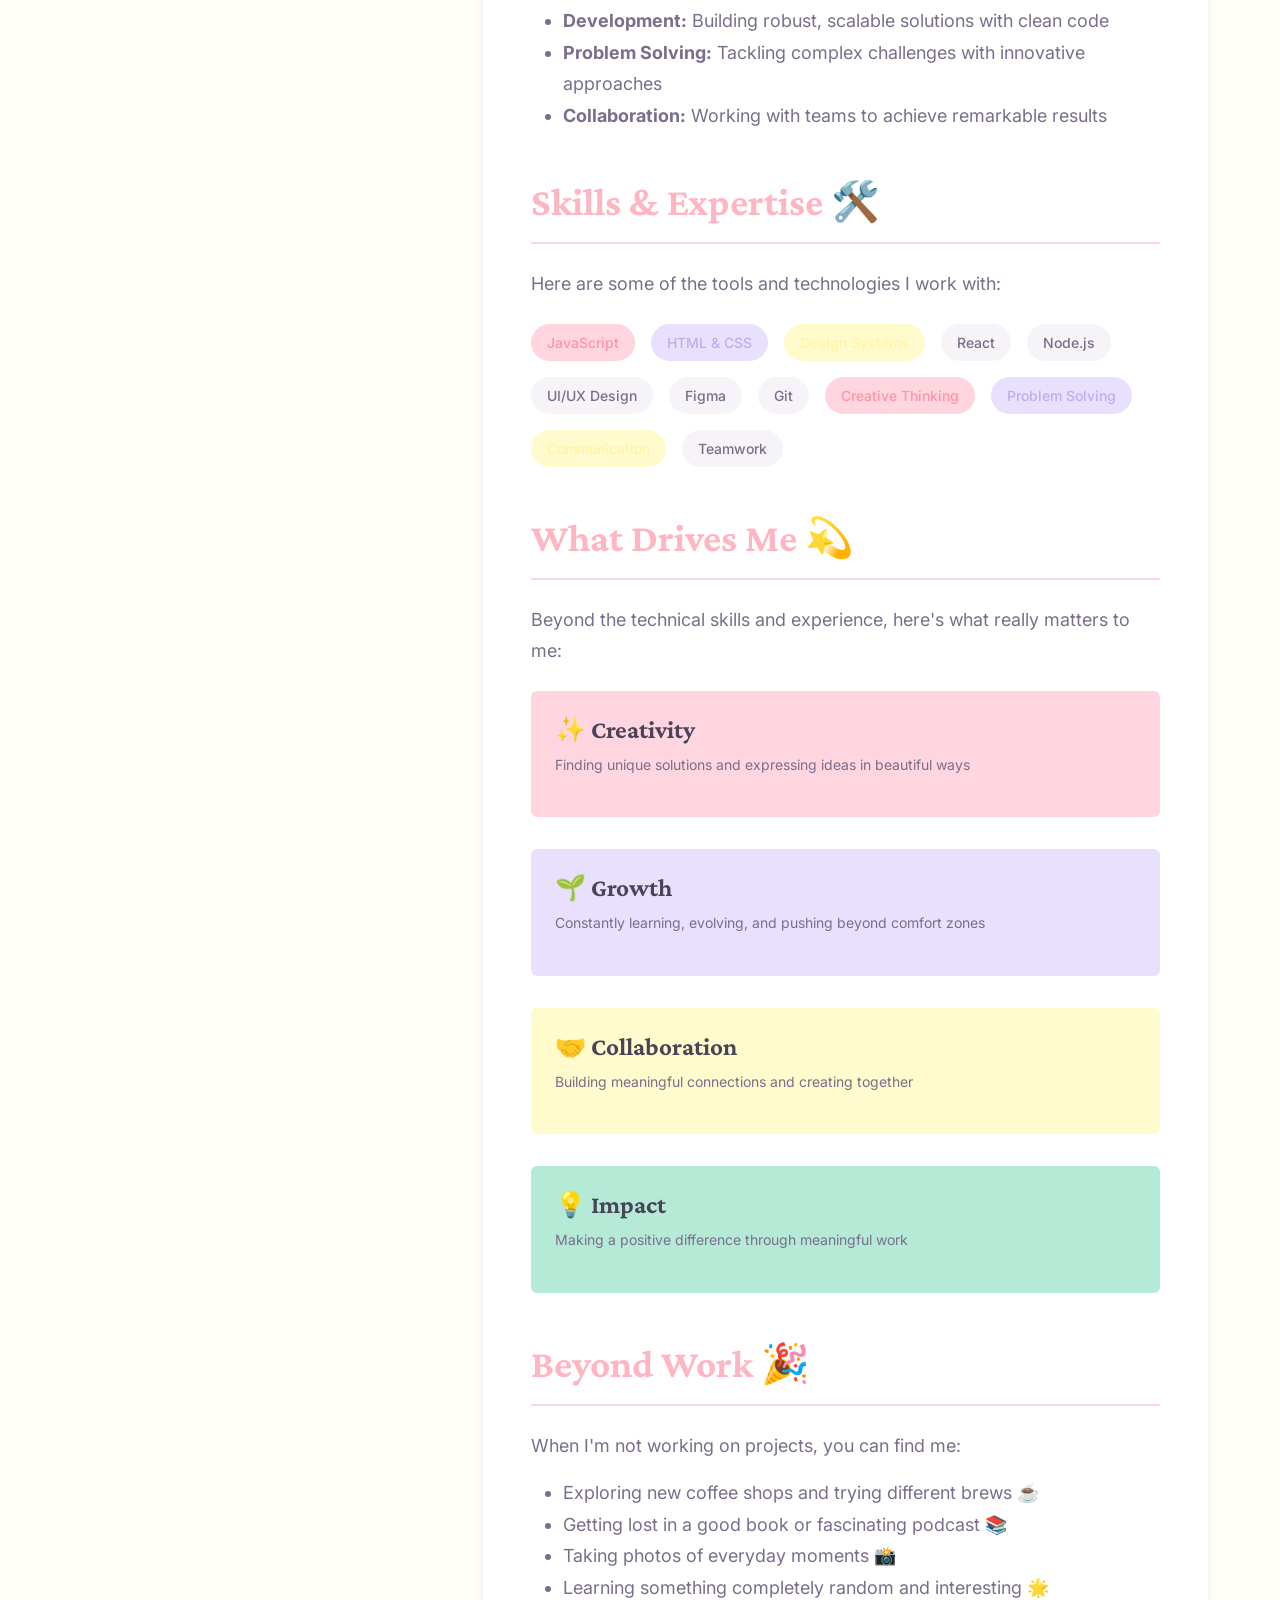
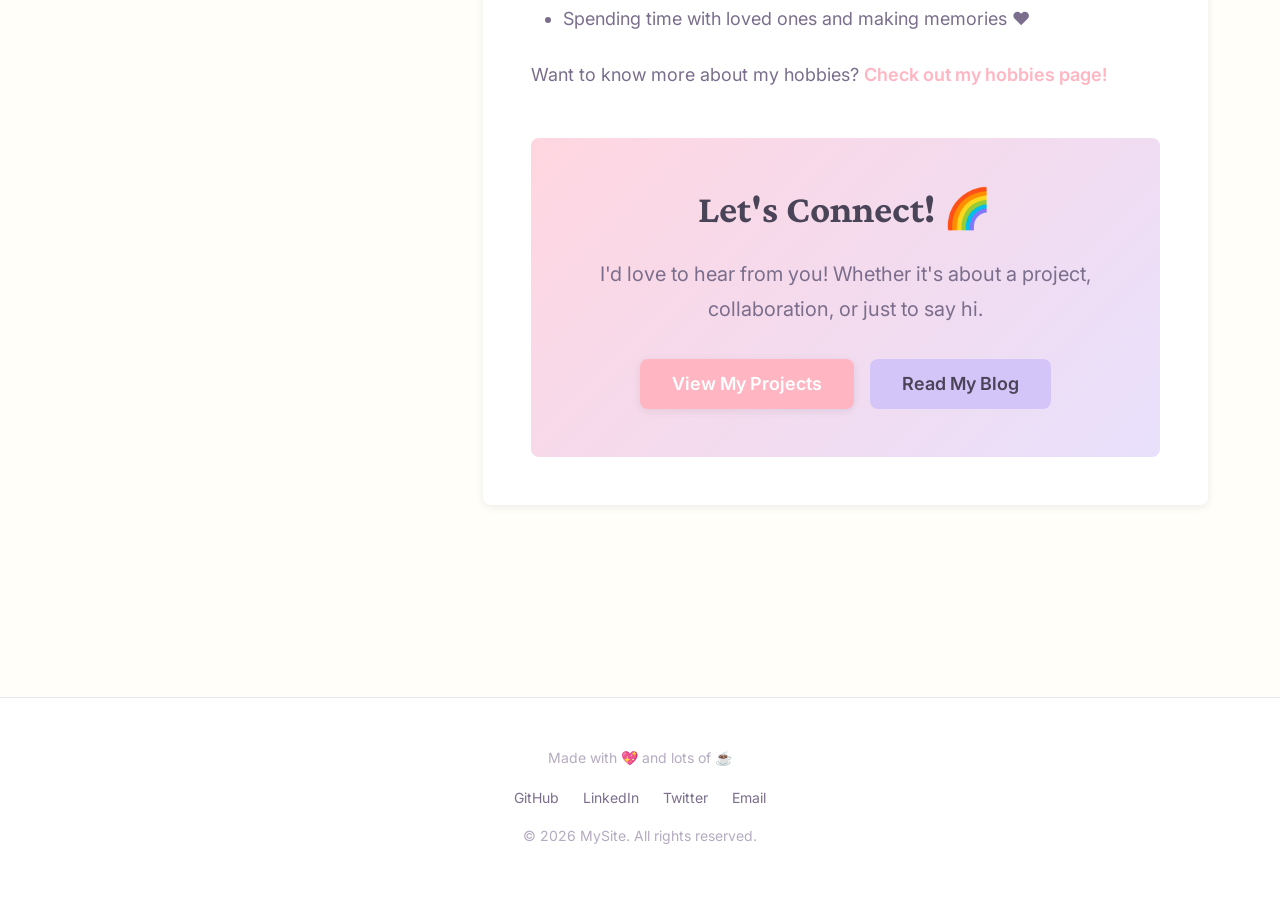
==== commit de924022: "Update to pastel color palette and personalize with Jane Wang Changes: - Updated color palette to so" ====
--- a/about.html
+++ b/about.html
@@ -19,7 +19,7 @@
   <!-- Navigation -->
   <nav class="navbar">
     <div class="navbar__container">
-      <a href="index.html" class="navbar__brand">✨ MySite</a>
+      <a href="index.html" class="navbar__brand">Jane Wang ✨</a>
 
       <div class="navbar__nav">
         <a href="index.html" class="navbar__link">Home</a>
--- a/css/main.css
+++ b/css/main.css
@@ -5,54 +5,57 @@
  * This file provides the foundation for the entire website's design system.
  */
 
+/* Import Google Fonts */
+@import url('https://fonts.googleapis.com/css2?family=Crimson+Pro:wght@400;600;700&family=Inter:wght@300;400;500;600;700&display=swap');
+
 /* ==================
    CSS Custom Properties (Design Tokens)
    ================== */
 
 :root {
   /*
-   * Color Palette - Pastel Theme
-   * Soft, playful colors for a modern, friendly feel
-   */
-
-  /* Primary Colors */
-  --primary: #FFB3D9;           /* Soft pink - main brand color */
-  --primary-light: #FFD9EC;     /* Lighter pink - hover states */
-  --primary-dark: #FF8DC7;      /* Darker pink - active states */
-
-  /* Secondary Colors */
-  --secondary: #B5E8FF;         /* Sky blue - calm, professional */
-  --secondary-light: #D9F3FF;   /* Lighter blue */
-  --secondary-dark: #8CDCFF;    /* Darker blue */
+   * Color Palette - Pastel & Cute
+   * Light, playful pastel colors with a warm, friendly feel
+   */
+
+  /* Primary Colors - Soft Coral Pink */
+  --primary: #FFB5C2;           /* Soft coral pink - main brand color */
+  --primary-light: #FFD6E0;     /* Lighter pink - hover states */
+  --primary-dark: #FF94A8;      /* Darker pink - active states */
+
+  /* Secondary Colors - Soft Lavender */
+  --secondary: #D4C5F9;         /* Soft lavender - calm, dreamy */
+  --secondary-light: #E8E0FC;   /* Lighter lavender */
+  --secondary-dark: #C0ADEF;    /* Darker lavender */
 
   /* Accent Colors */
-  --accent: #D4B5FF;            /* Lavender - creative touch */
-  --accent-light: #EAD9FF;      /* Lighter lavender */
-  --mint: #B5FFD9;              /* Mint green - fresh, energetic */
-  --peach: #FFD9B5;             /* Peach - warm, inviting */
-
-  /* Neutral Colors */
+  --accent: #FFF4A3;            /* Soft yellow - cheerful, sunny */
+  --accent-light: #FFFBCC;      /* Lighter yellow */
+  --mint: #B5EAD7;              /* Mint green - fresh, peaceful */
+  --peach: #FFCBA4;             /* Peachy orange - warm, cute */
+
+  /* Neutral Colors - Light and airy */
   --white: #FFFFFF;
-  --off-white: #FAFAFA;
-  --light-gray: #F0F0F0;
-  --gray: #E0E0E0;
-  --dark-gray: #666666;
-  --text-primary: #333333;
-  --text-secondary: #666666;
-  --text-light: #999999;
+  --off-white: #FFFEF9;         /* Very light cream */
+  --light-gray: #F7F4F9;        /* Soft lavender-tinted white */
+  --gray: #E8E3ED;              /* Light lavender gray */
+  --dark-gray: #9B8FAA;         /* Soft purple-gray */
+  --text-primary: #4A4458;      /* Soft dark purple */
+  --text-secondary: #7A6E8C;    /* Medium purple-gray */
+  --text-light: #B5ABC0;        /* Light purple-gray */
 
   /* Semantic Colors */
-  --success: #B5FFD9;
-  --warning: #FFD9B5;
-  --error: #FFB3B3;
-  --info: #B5E8FF;
+  --success: #B5EAD7;
+  --warning: #FFCBA4;
+  --error: #FFB5C2;
+  --info: #D4C5F9;
 
   /*
    * Typography
-   * Using system fonts for performance and readability
-   */
-  --font-primary: -apple-system, BlinkMacSystemFont, 'Segoe UI', 'Roboto', 'Oxygen', 'Ubuntu', 'Cantarell', 'Fira Sans', 'Droid Sans', 'Helvetica Neue', sans-serif;
-  --font-heading: 'Georgia', 'Times New Roman', serif;
+   * Professional serif headings with clean sans-serif body
+   */
+  --font-primary: 'Inter', -apple-system, BlinkMacSystemFont, 'Segoe UI', 'Roboto', sans-serif;
+  --font-heading: 'Crimson Pro', 'Georgia', 'Times New Roman', serif;
   --font-mono: 'Monaco', 'Courier New', monospace;
 
   /* Font Sizes - Modular Scale (1.250 - Major Third) */
@@ -100,12 +103,12 @@
   --header-height: 70px;
 
   /*
-   * Border Radius - Rounded, playful feel
-   */
-  --radius-sm: 8px;
-  --radius-md: 12px;
-  --radius-lg: 16px;
-  --radius-xl: 24px;
+   * Border Radius - Subtle, professional feel
+   */
+  --radius-sm: 4px;
+  --radius-md: 6px;
+  --radius-lg: 8px;
+  --radius-xl: 12px;
   --radius-full: 9999px;
 
   /*
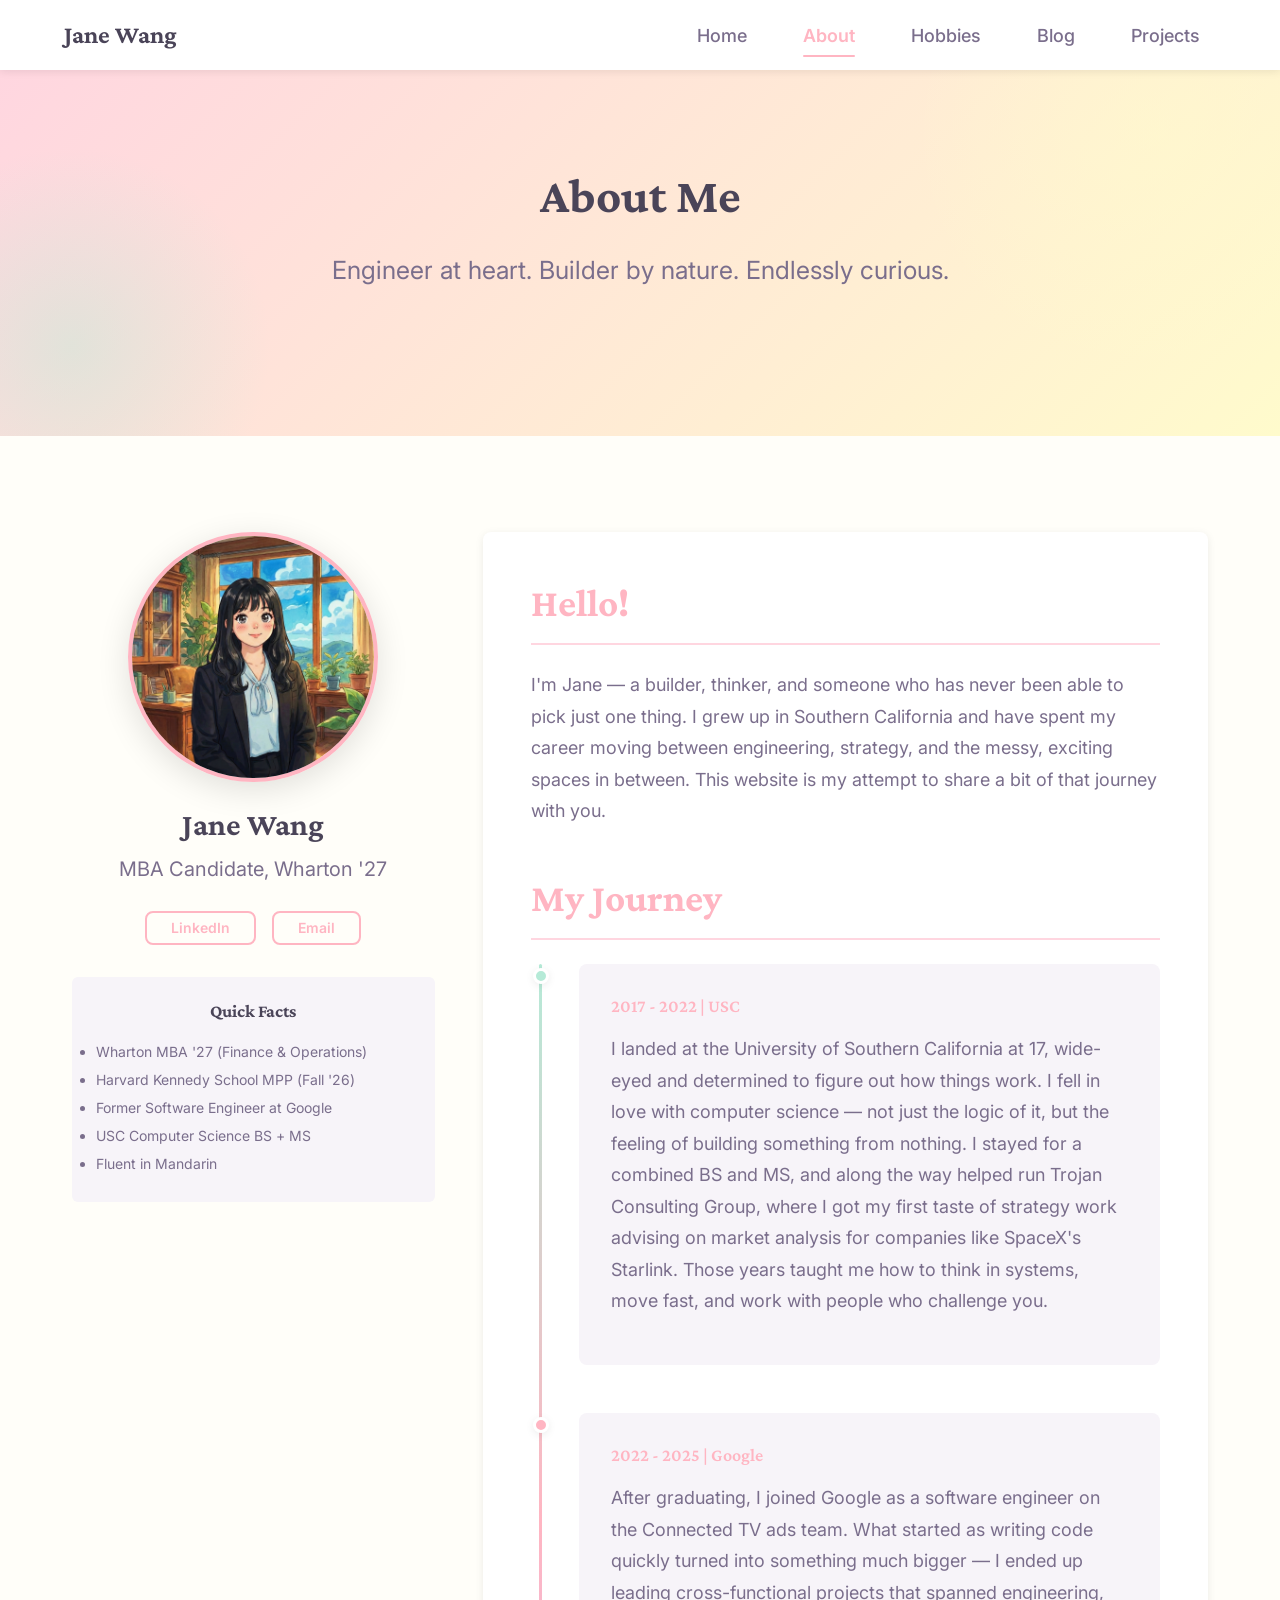
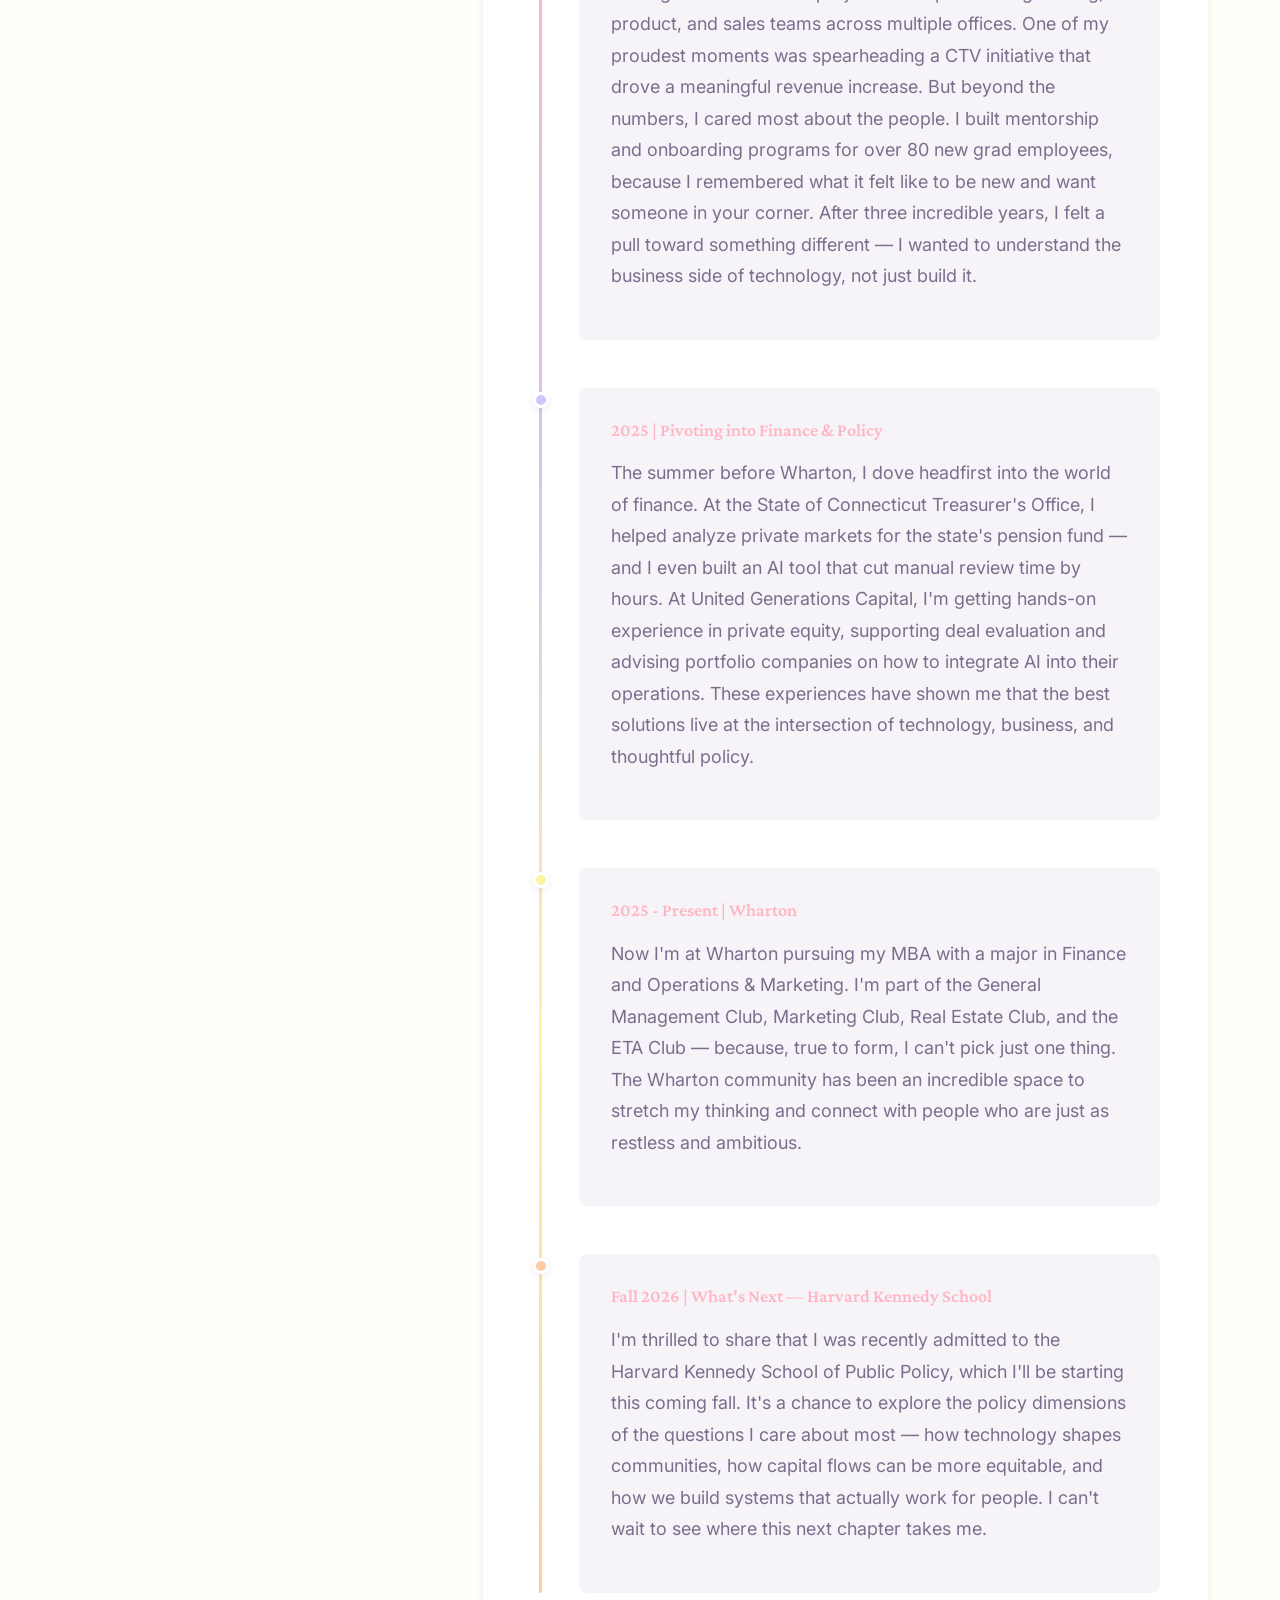
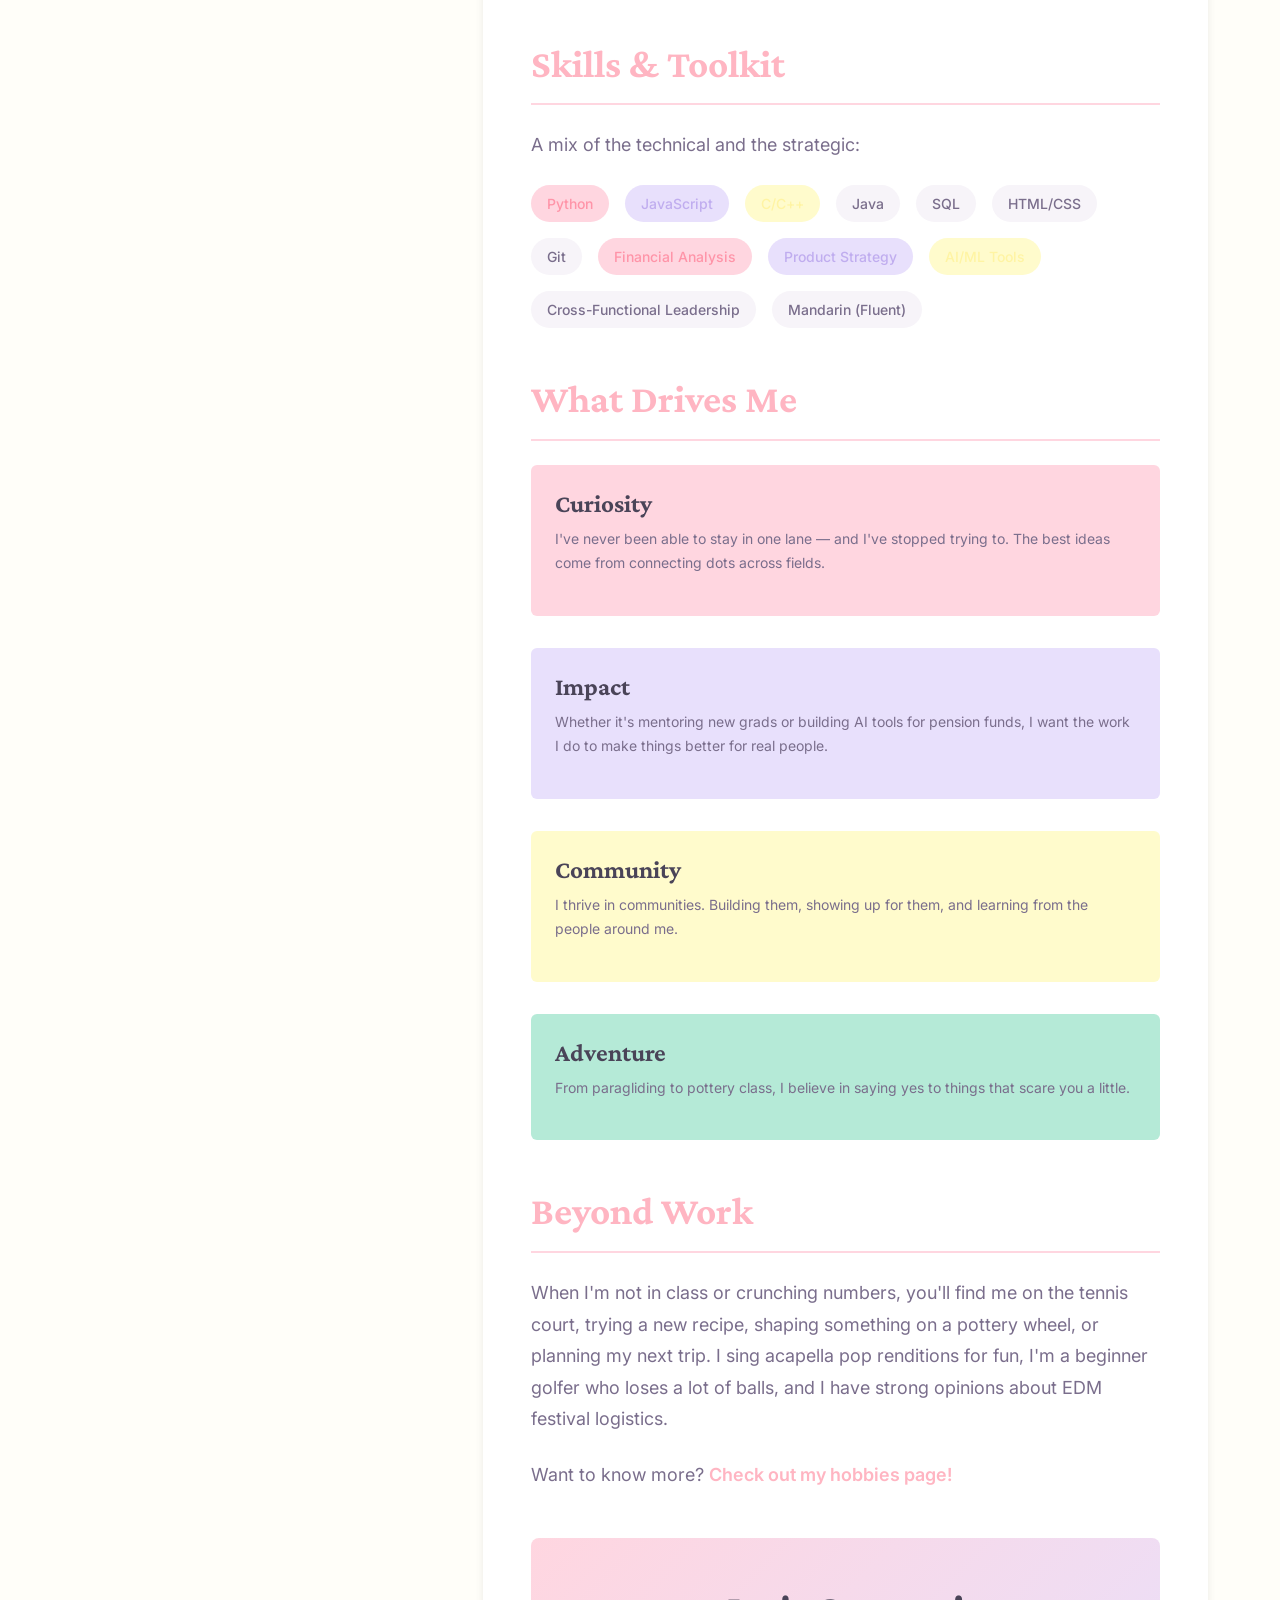
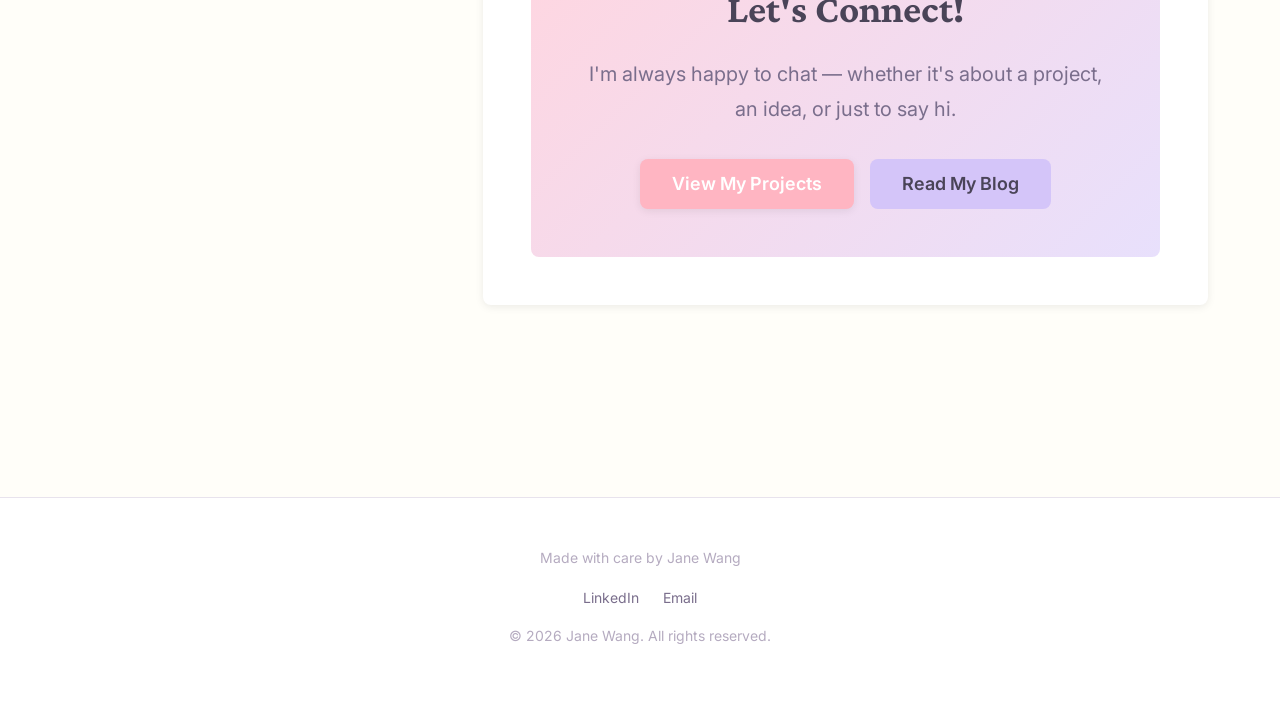
==== commit e6734372: "Populate website with personal content, carousel hero, and curated pages - Homepage: Add dynamic ide" ====
--- a/about.html
+++ b/about.html
@@ -3,8 +3,8 @@
 <head>
   <meta charset="UTF-8">
   <meta name="viewport" content="width=device-width, initial-scale=1.0">
-  <meta name="description" content="Learn more about me, my journey, and what makes me tick">
-  <title>About | Personal Website</title>
+  <meta name="description" content="About Jane Wang — engineer, MBA candidate, and lifelong learner">
+  <title>About | Jane Wang</title>
 
   <!-- CSS Files -->
   <link rel="stylesheet" href="css/main.css">
@@ -19,7 +19,7 @@
   <!-- Navigation -->
   <nav class="navbar">
     <div class="navbar__container">
-      <a href="index.html" class="navbar__brand">Jane Wang ✨</a>
+      <a href="index.html" class="navbar__brand">Jane Wang</a>
 
       <div class="navbar__nav">
         <a href="index.html" class="navbar__link">Home</a>
@@ -41,9 +41,9 @@
     <!-- Hero Section -->
     <section class="hero" style="background: linear-gradient(135deg, var(--primary-light), var(--accent-light)); min-height: 40vh;">
       <div class="hero__content">
-        <h1 class="hero__title">About Me 👋</h1>
+        <h1 class="hero__title">About Me</h1>
         <p class="hero__subtitle">
-          Creative thinker • Problem solver • Lifelong learner
+          Engineer at heart. Builder by nature. Endlessly curious.
         </p>
       </div>
     </section>
@@ -55,18 +55,15 @@
 
           <!-- Profile Sidebar -->
           <div class="about-profile">
-            <div class="about-profile__image" style="display: flex; align-items: center; justify-content: center; font-size: 6rem;">
-              😊
-            </div>
-            <h2 class="about-profile__name">Your Name</h2>
-            <p class="about-profile__title">Creative Professional</p>
+            <img src="images/professional_jane.png" alt="Jane Wang" class="about-profile__image" />
+            <h2 class="about-profile__name">Jane Wang</h2>
+            <p class="about-profile__title">MBA Candidate, Wharton '27</p>
 
             <!-- Social Links -->
             <div class="mt-md">
               <div style="display: flex; gap: var(--spacing-sm); justify-content: center; flex-wrap: wrap;">
-                <a href="#" class="btn btn--sm btn--outline">GitHub</a>
-                <a href="#" class="btn btn--sm btn--outline">LinkedIn</a>
-                <a href="#" class="btn btn--sm btn--outline">Email</a>
+                <a href="https://linkedin.com/in/janelianwang/" class="btn btn--sm btn--outline">LinkedIn</a>
+                <a href="mailto:jane2027@wharton.upenn.edu" class="btn btn--sm btn--outline">Email</a>
               </div>
             </div>
 
@@ -74,10 +71,11 @@
             <div class="mt-lg" style="background: var(--light-gray); padding: var(--spacing-md); border-radius: var(--radius-md);">
               <h3 style="font-size: var(--font-md); margin-bottom: var(--spacing-sm);">Quick Facts</h3>
               <ul style="text-align: left; color: var(--text-secondary); font-size: var(--font-sm); line-height: 2;">
-                <li>☕ Coffee enthusiast</li>
-                <li>📚 Avid reader</li>
-                <li>🎨 Creative soul</li>
-                <li>🌱 Always learning</li>
+                <li>Wharton MBA '27 (Finance & Operations)</li>
+                <li>Harvard Kennedy School MPP (Fall '26)</li>
+                <li>Former Software Engineer at Google</li>
+                <li>USC Computer Science BS + MS</li>
+                <li>Fluent in Mandarin</li>
               </ul>
             </div>
           </div>
@@ -87,115 +85,133 @@
 
             <!-- Introduction -->
             <div class="about-bio__section">
-              <h2 class="about-bio__heading">Hello! 👋</h2>
+              <h2 class="about-bio__heading">Hello!</h2>
               <p>
-                Welcome to my little corner of the internet! I'm so glad you're here. This space is where I get to share my journey, my work, and the things that light me up.
-              </p>
-              <p>
-                I believe in the power of creativity to transform ideas into reality. Whether it's through design, code, or simply approaching problems with a fresh perspective, I love finding innovative solutions that make a difference.
-              </p>
-            </div>
-
-            <!-- My Story -->
-            <div class="about-bio__section">
-              <h2 class="about-bio__heading">My Journey 🚀</h2>
-              <p>
-                My path has been anything but linear, and I wouldn't have it any other way. Each twist and turn has taught me something valuable and brought me to where I am today.
-              </p>
-              <p>
-                I started exploring [your field/interest] back in [year/timeframe], and I've been hooked ever since. What began as curiosity has grown into a genuine passion that drives everything I do.
-              </p>
-              <p>
-                Along the way, I've had the privilege of working on diverse projects, collaborating with amazing people, and continuously pushing myself to learn and grow. The journey continues, and I'm excited about what's ahead!
-              </p>
-            </div>
-
-            <!-- What I Do -->
-            <div class="about-bio__section">
-              <h2 class="about-bio__heading">What I Do 💼</h2>
-              <p>
-                I specialize in bringing ideas to life through a combination of creativity and technical skill. My work spans across several areas:
-              </p>
-              <ul style="margin-left: var(--spacing-lg); margin-bottom: var(--spacing-md); color: var(--text-secondary); line-height: var(--line-height-relaxed);">
-                <li><strong>Creative Design:</strong> Crafting beautiful, intuitive experiences that users love</li>
-                <li><strong>Development:</strong> Building robust, scalable solutions with clean code</li>
-                <li><strong>Problem Solving:</strong> Tackling complex challenges with innovative approaches</li>
-                <li><strong>Collaboration:</strong> Working with teams to achieve remarkable results</li>
-              </ul>
+                I'm Jane — a builder, thinker, and someone who has never been able to pick just one thing. I grew up in Southern California and have spent my career moving between engineering, strategy, and the messy, exciting spaces in between. This website is my attempt to share a bit of that journey with you.
+              </p>
+            </div>
+
+            <!-- My Journey — Timeline -->
+            <div class="about-bio__section">
+              <h2 class="about-bio__heading">My Journey</h2>
+
+              <div class="timeline">
+
+                <div class="timeline__item">
+                  <div class="timeline__marker" style="background-color: var(--mint);"></div>
+                  <div class="timeline__content">
+                    <h3 class="timeline__year">2017 - 2022 | USC</h3>
+                    <p>
+                      I landed at the University of Southern California at 17, wide-eyed and determined to figure out how things work. I fell in love with computer science — not just the logic of it, but the feeling of building something from nothing. I stayed for a combined BS and MS, and along the way helped run Trojan Consulting Group, where I got my first taste of strategy work advising on market analysis for companies like SpaceX's Starlink. Those years taught me how to think in systems, move fast, and work with people who challenge you.
+                    </p>
+                  </div>
+                </div>
+
+                <div class="timeline__item">
+                  <div class="timeline__marker" style="background-color: var(--primary);"></div>
+                  <div class="timeline__content">
+                    <h3 class="timeline__year">2022 - 2025 | Google</h3>
+                    <p>
+                      After graduating, I joined Google as a software engineer on the Connected TV ads team. What started as writing code quickly turned into something much bigger — I ended up leading cross-functional projects that spanned engineering, product, and sales teams across multiple offices. One of my proudest moments was spearheading a CTV initiative that drove a meaningful revenue increase. But beyond the numbers, I cared most about the people. I built mentorship and onboarding programs for over 80 new grad employees, because I remembered what it felt like to be new and want someone in your corner. After three incredible years, I felt a pull toward something different — I wanted to understand the business side of technology, not just build it.
+                    </p>
+                  </div>
+                </div>
+
+                <div class="timeline__item">
+                  <div class="timeline__marker" style="background-color: var(--secondary);"></div>
+                  <div class="timeline__content">
+                    <h3 class="timeline__year">2025 | Pivoting into Finance & Policy</h3>
+                    <p>
+                      The summer before Wharton, I dove headfirst into the world of finance. At the State of Connecticut Treasurer's Office, I helped analyze private markets for the state's pension fund — and I even built an AI tool that cut manual review time by hours. At United Generations Capital, I'm getting hands-on experience in private equity, supporting deal evaluation and advising portfolio companies on how to integrate AI into their operations. These experiences have shown me that the best solutions live at the intersection of technology, business, and thoughtful policy.
+                    </p>
+                  </div>
+                </div>
+
+                <div class="timeline__item">
+                  <div class="timeline__marker" style="background-color: var(--accent);"></div>
+                  <div class="timeline__content">
+                    <h3 class="timeline__year">2025 - Present | Wharton</h3>
+                    <p>
+                      Now I'm at Wharton pursuing my MBA with a major in Finance and Operations & Marketing. I'm part of the General Management Club, Marketing Club, Real Estate Club, and the ETA Club — because, true to form, I can't pick just one thing. The Wharton community has been an incredible space to stretch my thinking and connect with people who are just as restless and ambitious.
+                    </p>
+                  </div>
+                </div>
+
+                <div class="timeline__item">
+                  <div class="timeline__marker" style="background-color: var(--peach);"></div>
+                  <div class="timeline__content">
+                    <h3 class="timeline__year">Fall 2026 | What's Next — Harvard Kennedy School</h3>
+                    <p>
+                      I'm thrilled to share that I was recently admitted to the Harvard Kennedy School of Public Policy, which I'll be starting this coming fall. It's a chance to explore the policy dimensions of the questions I care about most — how technology shapes communities, how capital flows can be more equitable, and how we build systems that actually work for people. I can't wait to see where this next chapter takes me.
+                    </p>
+                  </div>
+                </div>
+
+              </div>
             </div>
 
             <!-- Skills -->
             <div class="about-bio__section">
-              <h2 class="about-bio__heading">Skills & Expertise 🛠️</h2>
+              <h2 class="about-bio__heading">Skills & Toolkit</h2>
               <p class="mb-md">
-                Here are some of the tools and technologies I work with:
+                A mix of the technical and the strategic:
               </p>
 
               <div class="skills-list">
-                <span class="tag tag--primary">JavaScript</span>
-                <span class="tag tag--secondary">HTML & CSS</span>
-                <span class="tag tag--accent">Design Systems</span>
-                <span class="tag">React</span>
-                <span class="tag">Node.js</span>
-                <span class="tag">UI/UX Design</span>
-                <span class="tag">Figma</span>
+                <span class="tag tag--primary">Python</span>
+                <span class="tag tag--secondary">JavaScript</span>
+                <span class="tag tag--accent">C/C++</span>
+                <span class="tag">Java</span>
+                <span class="tag">SQL</span>
+                <span class="tag">HTML/CSS</span>
                 <span class="tag">Git</span>
-                <span class="tag tag--primary">Creative Thinking</span>
-                <span class="tag tag--secondary">Problem Solving</span>
-                <span class="tag tag--accent">Communication</span>
-                <span class="tag">Teamwork</span>
-              </div>
-            </div>
-
-            <!-- Values -->
-            <div class="about-bio__section">
-              <h2 class="about-bio__heading">What Drives Me 💫</h2>
-              <p>
-                Beyond the technical skills and experience, here's what really matters to me:
-              </p>
+                <span class="tag tag--primary">Financial Analysis</span>
+                <span class="tag tag--secondary">Product Strategy</span>
+                <span class="tag tag--accent">AI/ML Tools</span>
+                <span class="tag">Cross-Functional Leadership</span>
+                <span class="tag">Mandarin (Fluent)</span>
+              </div>
+            </div>
+
+            <!-- What Drives Me -->
+            <div class="about-bio__section">
+              <h2 class="about-bio__heading">What Drives Me</h2>
               <div class="grid grid--2" style="margin-top: var(--spacing-md);">
                 <div style="background: var(--primary-light); padding: var(--spacing-md); border-radius: var(--radius-md);">
-                  <h4 style="margin-bottom: var(--spacing-xs);">✨ Creativity</h4>
-                  <p style="font-size: var(--font-sm);">Finding unique solutions and expressing ideas in beautiful ways</p>
+                  <h4 style="margin-bottom: var(--spacing-xs);">Curiosity</h4>
+                  <p style="font-size: var(--font-sm);">I've never been able to stay in one lane — and I've stopped trying to. The best ideas come from connecting dots across fields.</p>
                 </div>
                 <div style="background: var(--secondary-light); padding: var(--spacing-md); border-radius: var(--radius-md);">
-                  <h4 style="margin-bottom: var(--spacing-xs);">🌱 Growth</h4>
-                  <p style="font-size: var(--font-sm);">Constantly learning, evolving, and pushing beyond comfort zones</p>
+                  <h4 style="margin-bottom: var(--spacing-xs);">Impact</h4>
+                  <p style="font-size: var(--font-sm);">Whether it's mentoring new grads or building AI tools for pension funds, I want the work I do to make things better for real people.</p>
                 </div>
                 <div style="background: var(--accent-light); padding: var(--spacing-md); border-radius: var(--radius-md);">
-                  <h4 style="margin-bottom: var(--spacing-xs);">🤝 Collaboration</h4>
-                  <p style="font-size: var(--font-sm);">Building meaningful connections and creating together</p>
+                  <h4 style="margin-bottom: var(--spacing-xs);">Community</h4>
+                  <p style="font-size: var(--font-sm);">I thrive in communities. Building them, showing up for them, and learning from the people around me.</p>
                 </div>
                 <div style="background: var(--mint); padding: var(--spacing-md); border-radius: var(--radius-md);">
-                  <h4 style="margin-bottom: var(--spacing-xs);">💡 Impact</h4>
-                  <p style="font-size: var(--font-sm);">Making a positive difference through meaningful work</p>
-                </div>
-              </div>
-            </div>
-
-            <!-- Fun Facts -->
-            <div class="about-bio__section">
-              <h2 class="about-bio__heading">Beyond Work 🎉</h2>
+                  <h4 style="margin-bottom: var(--spacing-xs);">Adventure</h4>
+                  <p style="font-size: var(--font-sm);">From paragliding to pottery class, I believe in saying yes to things that scare you a little.</p>
+                </div>
+              </div>
+            </div>
+
+            <!-- Beyond Work -->
+            <div class="about-bio__section">
+              <h2 class="about-bio__heading">Beyond Work</h2>
               <p>
-                When I'm not working on projects, you can find me:
-              </p>
-              <ul style="margin-left: var(--spacing-lg); color: var(--text-secondary); line-height: var(--line-height-relaxed);">
-                <li>Exploring new coffee shops and trying different brews ☕</li>
-                <li>Getting lost in a good book or fascinating podcast 📚</li>
-                <li>Taking photos of everyday moments 📸</li>
-                <li>Learning something completely random and interesting 🌟</li>
-                <li>Spending time with loved ones and making memories ❤️</li>
-              </ul>
+                When I'm not in class or crunching numbers, you'll find me on the tennis court, trying a new recipe, shaping something on a pottery wheel, or planning my next trip. I sing acapella pop renditions for fun, I'm a beginner golfer who loses a lot of balls, and I have strong opinions about EDM festival logistics.
+              </p>
               <p class="mt-md">
-                Want to know more about my hobbies? <a href="hobbies.html" style="font-weight: var(--font-semibold);">Check out my hobbies page!</a>
+                Want to know more? <a href="hobbies.html" style="font-weight: var(--font-semibold);">Check out my hobbies page!</a>
               </p>
             </div>
 
             <!-- Call to Action -->
             <div class="about-bio__section text-center" style="background: linear-gradient(135deg, var(--primary-light), var(--secondary-light)); padding: var(--spacing-xl); border-radius: var(--radius-lg);">
-              <h2 style="margin-bottom: var(--spacing-md);">Let's Connect! 🌈</h2>
+              <h2 style="margin-bottom: var(--spacing-md);">Let's Connect!</h2>
               <p style="font-size: var(--font-lg); margin-bottom: var(--spacing-lg);">
-                I'd love to hear from you! Whether it's about a project, collaboration, or just to say hi.
+                I'm always happy to chat — whether it's about a project, an idea, or just to say hi.
               </p>
               <div style="display: flex; gap: var(--spacing-sm); justify-content: center; flex-wrap: wrap;">
                 <a href="projects.html" class="btn btn--primary">View My Projects</a>
@@ -215,16 +231,14 @@
   <footer class="footer">
     <div class="footer__content">
       <p class="footer__text">
-        Made with 💖 and lots of ☕
+        Made with care by Jane Wang
       </p>
       <div class="footer__links">
-        <a href="#" class="footer__link">GitHub</a>
-        <a href="#" class="footer__link">LinkedIn</a>
-        <a href="#" class="footer__link">Twitter</a>
-        <a href="#" class="footer__link">Email</a>
+        <a href="https://linkedin.com/in/janelianwang/" class="footer__link">LinkedIn</a>
+        <a href="mailto:jane2027@wharton.upenn.edu" class="footer__link">Email</a>
       </div>
       <p class="footer__text text-light mt-sm">
-        © 2026 MySite. All rights reserved.
+        &copy; 2026 Jane Wang. All rights reserved.
       </p>
     </div>
   </footer>
--- a/css/pages.css
+++ b/css/pages.css
@@ -34,6 +34,64 @@
   text-align: center;
   margin-bottom: var(--spacing-xl);
   color: var(--text-primary);
+}
+
+/**
+ * Hero Carousel
+ */
+.carousel {
+  margin-bottom: var(--spacing-lg);
+}
+
+.carousel__image-wrapper {
+  position: relative;
+  width: 220px;
+  height: 220px;
+  margin: 0 auto var(--spacing-lg);
+  border-radius: 50%;
+  overflow: hidden;
+  border: 5px solid var(--primary);
+  box-shadow: var(--shadow-lg);
+}
+
+.carousel__image {
+  position: absolute;
+  top: 0;
+  left: 0;
+  width: 100%;
+  height: 100%;
+  object-fit: cover;
+  opacity: 0;
+  transition: opacity 0.8s ease-in-out;
+}
+
+.carousel__image--active {
+  opacity: 1;
+}
+
+.carousel__title {
+  position: relative;
+  min-height: 1.2em;
+}
+
+.carousel__text {
+  position: absolute;
+  left: 0;
+  right: 0;
+  opacity: 0;
+  transition: opacity 0.8s ease-in-out;
+}
+
+.carousel__text--active {
+  position: relative;
+  opacity: 1;
+}
+
+@media (max-width: 767px) {
+  .carousel__image-wrapper {
+    width: 170px;
+    height: 170px;
+  }
 }
 
 
@@ -400,6 +458,65 @@
 
 
 /* ==================
+   Timeline (About Page)
+   ================== */
+
+.timeline {
+  position: relative;
+  padding-left: var(--spacing-xl);
+}
+
+.timeline::before {
+  content: '';
+  position: absolute;
+  left: 8px;
+  top: 0;
+  bottom: 0;
+  width: 3px;
+  background: linear-gradient(to bottom, var(--mint), var(--primary), var(--secondary), var(--accent), var(--peach));
+  border-radius: var(--radius-full);
+}
+
+.timeline__item {
+  position: relative;
+  margin-bottom: var(--spacing-xl);
+}
+
+.timeline__item:last-child {
+  margin-bottom: 0;
+}
+
+.timeline__marker {
+  position: absolute;
+  left: calc(-1 * var(--spacing-xl) + 2px);
+  top: 4px;
+  width: 16px;
+  height: 16px;
+  border-radius: 50%;
+  border: 3px solid var(--white);
+  box-shadow: var(--shadow-sm);
+}
+
+.timeline__content {
+  background: var(--light-gray);
+  padding: var(--spacing-lg);
+  border-radius: var(--radius-lg);
+}
+
+.timeline__year {
+  font-size: var(--font-md);
+  color: var(--primary);
+  font-weight: var(--font-semibold);
+  margin-bottom: var(--spacing-sm);
+}
+
+.timeline__content p {
+  color: var(--text-secondary);
+  line-height: var(--line-height-relaxed);
+}
+
+
+/* ==================
    Responsive Adjustments
    ================== */
 
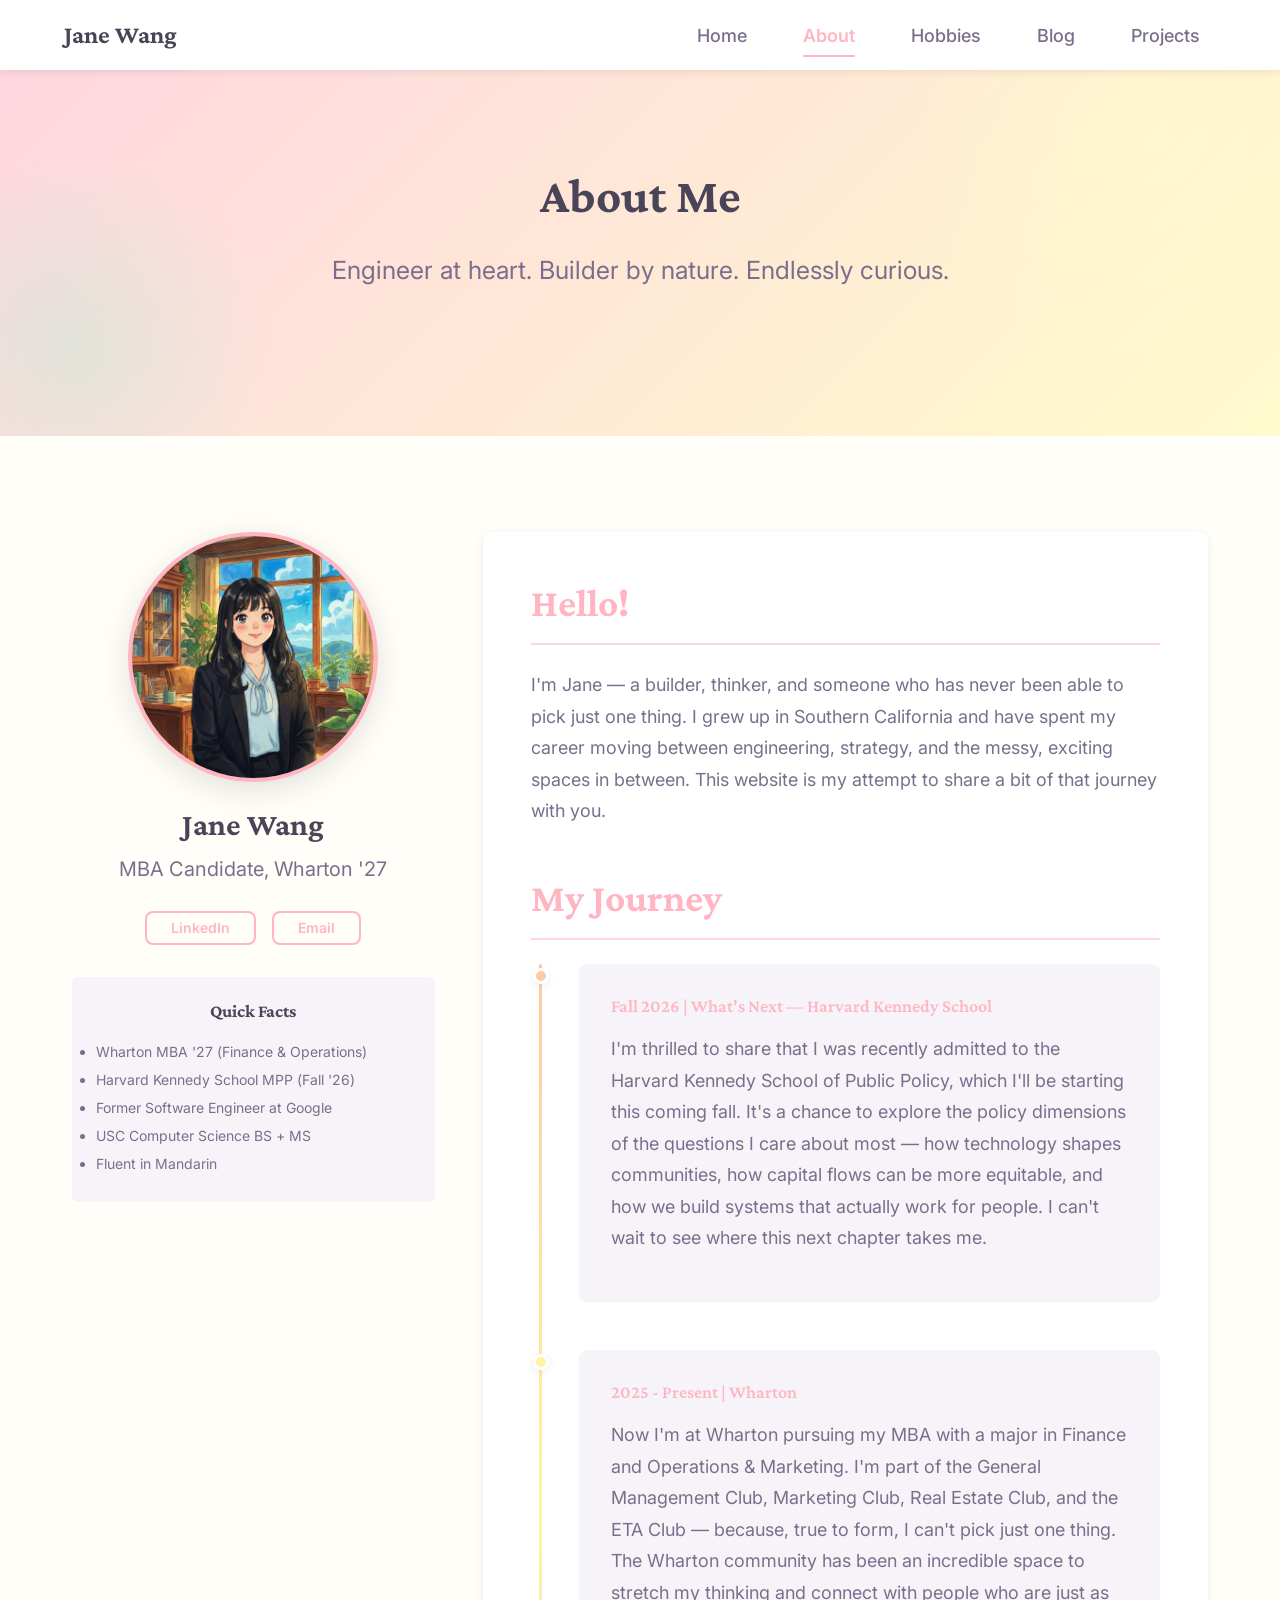
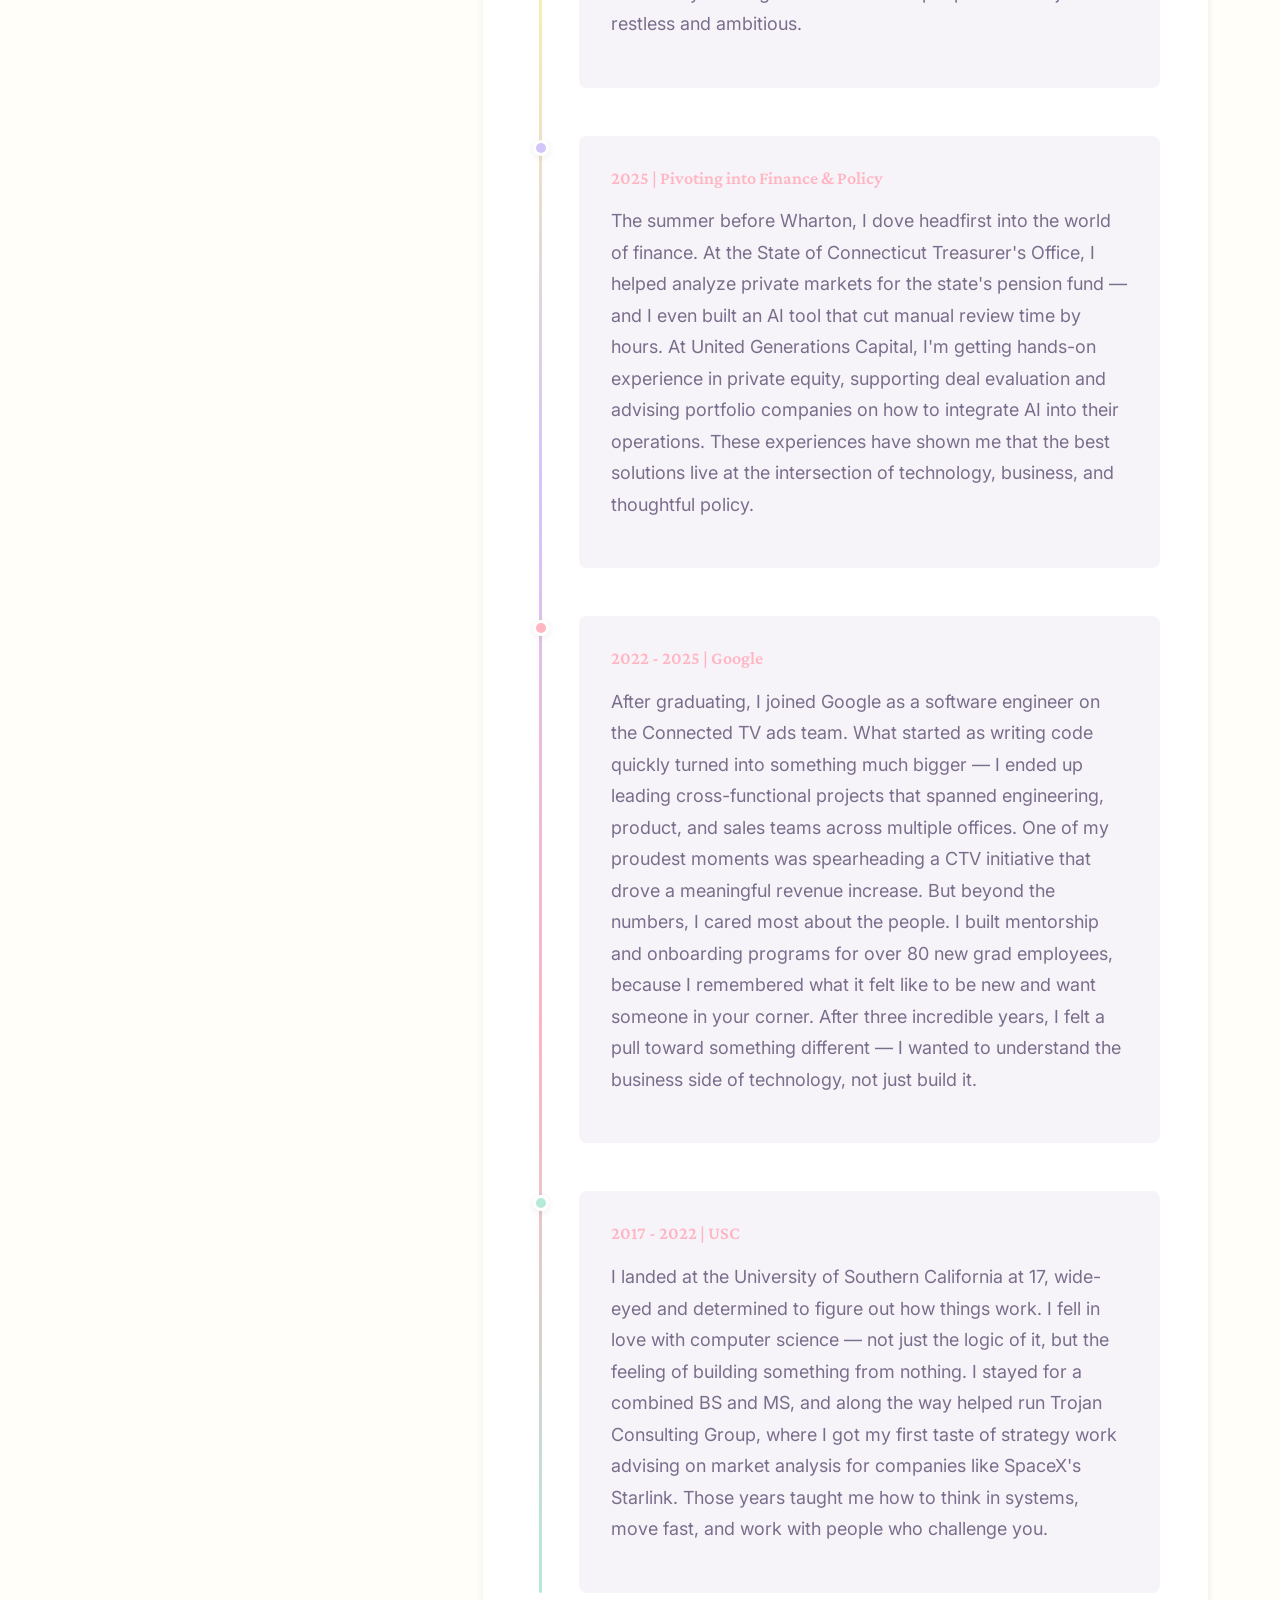
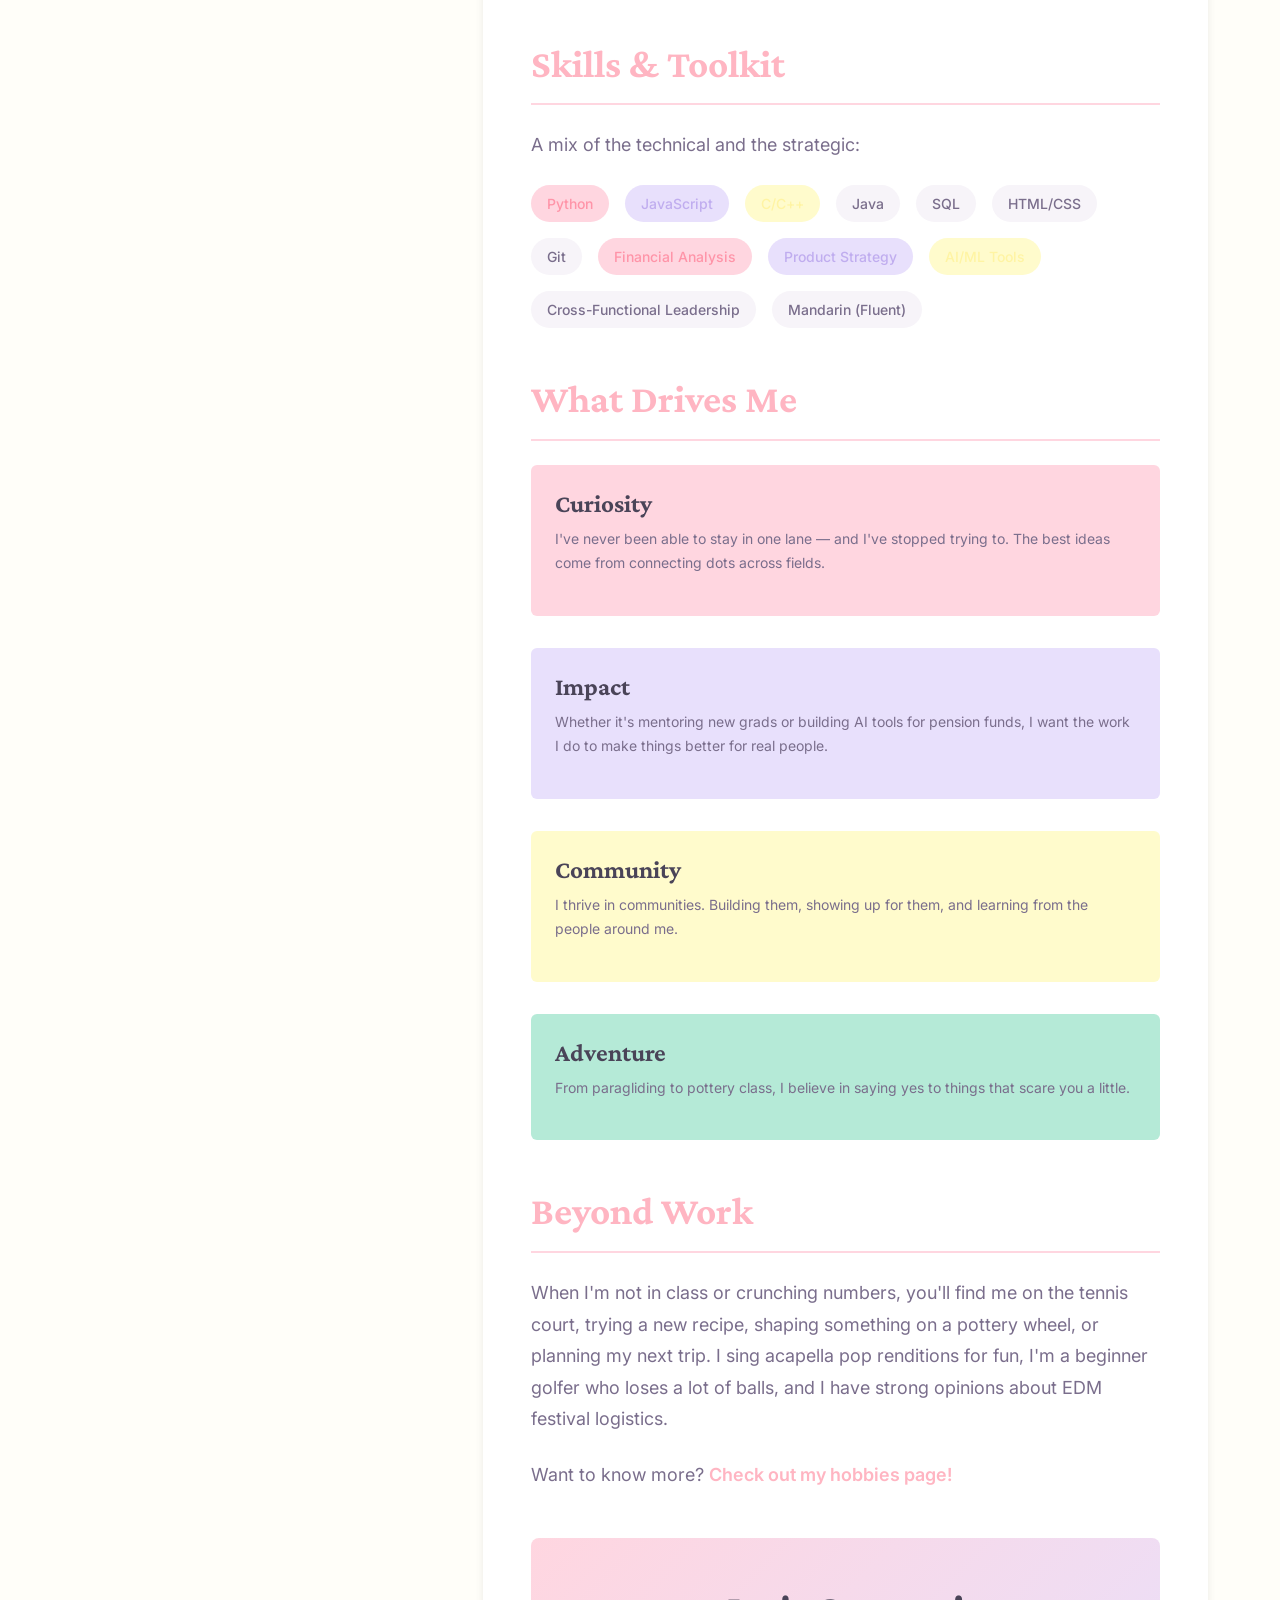
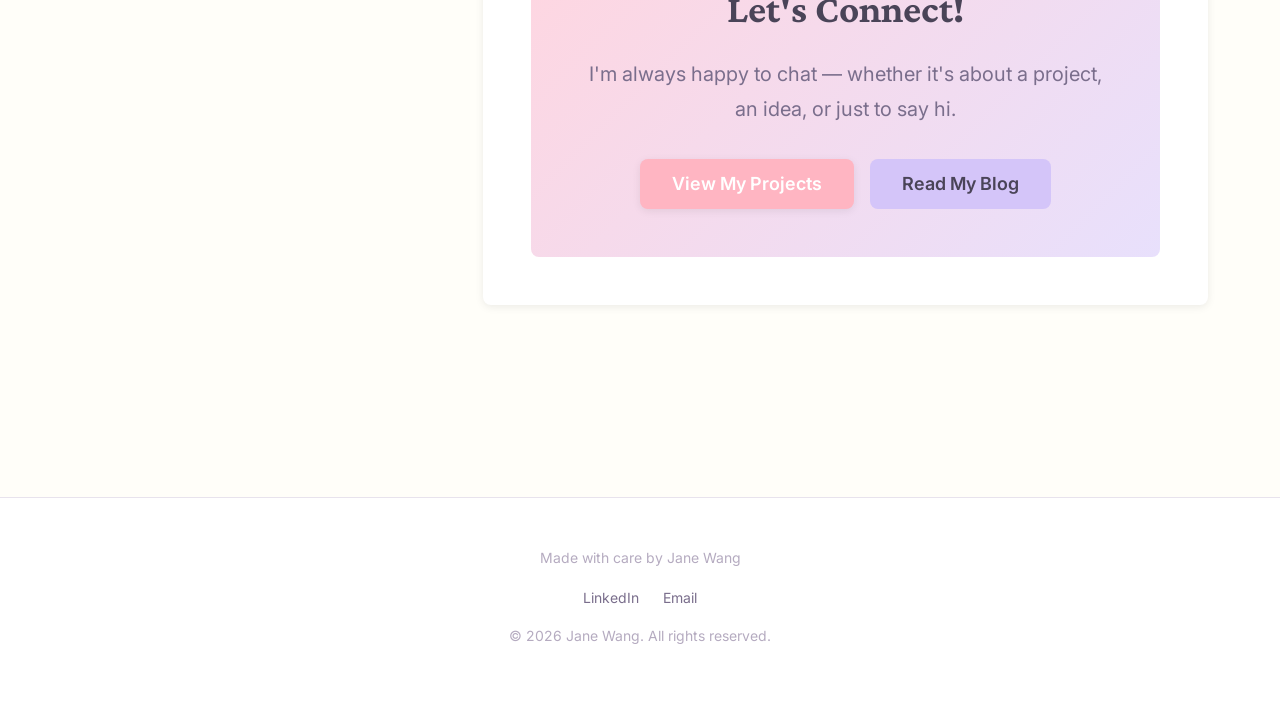
==== commit 005809bd: "Reverse timeline order to show most recent first - Reorder timeline items: Harvard Kennedy School ->" ====
--- a/about.html
+++ b/about.html
@@ -98,51 +98,51 @@
               <div class="timeline">
 
                 <div class="timeline__item">
+                  <div class="timeline__marker" style="background-color: var(--peach);"></div>
+                  <div class="timeline__content">
+                    <h3 class="timeline__year">Fall 2026 | What's Next — Harvard Kennedy School</h3>
+                    <p>
+                      I'm thrilled to share that I was recently admitted to the Harvard Kennedy School of Public Policy, which I'll be starting this coming fall. It's a chance to explore the policy dimensions of the questions I care about most — how technology shapes communities, how capital flows can be more equitable, and how we build systems that actually work for people. I can't wait to see where this next chapter takes me.
+                    </p>
+                  </div>
+                </div>
+
+                <div class="timeline__item">
+                  <div class="timeline__marker" style="background-color: var(--accent);"></div>
+                  <div class="timeline__content">
+                    <h3 class="timeline__year">2025 - Present | Wharton</h3>
+                    <p>
+                      Now I'm at Wharton pursuing my MBA with a major in Finance and Operations & Marketing. I'm part of the General Management Club, Marketing Club, Real Estate Club, and the ETA Club — because, true to form, I can't pick just one thing. The Wharton community has been an incredible space to stretch my thinking and connect with people who are just as restless and ambitious.
+                    </p>
+                  </div>
+                </div>
+
+                <div class="timeline__item">
+                  <div class="timeline__marker" style="background-color: var(--secondary);"></div>
+                  <div class="timeline__content">
+                    <h3 class="timeline__year">2025 | Pivoting into Finance & Policy</h3>
+                    <p>
+                      The summer before Wharton, I dove headfirst into the world of finance. At the State of Connecticut Treasurer's Office, I helped analyze private markets for the state's pension fund — and I even built an AI tool that cut manual review time by hours. At United Generations Capital, I'm getting hands-on experience in private equity, supporting deal evaluation and advising portfolio companies on how to integrate AI into their operations. These experiences have shown me that the best solutions live at the intersection of technology, business, and thoughtful policy.
+                    </p>
+                  </div>
+                </div>
+
+                <div class="timeline__item">
+                  <div class="timeline__marker" style="background-color: var(--primary);"></div>
+                  <div class="timeline__content">
+                    <h3 class="timeline__year">2022 - 2025 | Google</h3>
+                    <p>
+                      After graduating, I joined Google as a software engineer on the Connected TV ads team. What started as writing code quickly turned into something much bigger — I ended up leading cross-functional projects that spanned engineering, product, and sales teams across multiple offices. One of my proudest moments was spearheading a CTV initiative that drove a meaningful revenue increase. But beyond the numbers, I cared most about the people. I built mentorship and onboarding programs for over 80 new grad employees, because I remembered what it felt like to be new and want someone in your corner. After three incredible years, I felt a pull toward something different — I wanted to understand the business side of technology, not just build it.
+                    </p>
+                  </div>
+                </div>
+
+                <div class="timeline__item">
                   <div class="timeline__marker" style="background-color: var(--mint);"></div>
                   <div class="timeline__content">
                     <h3 class="timeline__year">2017 - 2022 | USC</h3>
                     <p>
                       I landed at the University of Southern California at 17, wide-eyed and determined to figure out how things work. I fell in love with computer science — not just the logic of it, but the feeling of building something from nothing. I stayed for a combined BS and MS, and along the way helped run Trojan Consulting Group, where I got my first taste of strategy work advising on market analysis for companies like SpaceX's Starlink. Those years taught me how to think in systems, move fast, and work with people who challenge you.
-                    </p>
-                  </div>
-                </div>
-
-                <div class="timeline__item">
-                  <div class="timeline__marker" style="background-color: var(--primary);"></div>
-                  <div class="timeline__content">
-                    <h3 class="timeline__year">2022 - 2025 | Google</h3>
-                    <p>
-                      After graduating, I joined Google as a software engineer on the Connected TV ads team. What started as writing code quickly turned into something much bigger — I ended up leading cross-functional projects that spanned engineering, product, and sales teams across multiple offices. One of my proudest moments was spearheading a CTV initiative that drove a meaningful revenue increase. But beyond the numbers, I cared most about the people. I built mentorship and onboarding programs for over 80 new grad employees, because I remembered what it felt like to be new and want someone in your corner. After three incredible years, I felt a pull toward something different — I wanted to understand the business side of technology, not just build it.
-                    </p>
-                  </div>
-                </div>
-
-                <div class="timeline__item">
-                  <div class="timeline__marker" style="background-color: var(--secondary);"></div>
-                  <div class="timeline__content">
-                    <h3 class="timeline__year">2025 | Pivoting into Finance & Policy</h3>
-                    <p>
-                      The summer before Wharton, I dove headfirst into the world of finance. At the State of Connecticut Treasurer's Office, I helped analyze private markets for the state's pension fund — and I even built an AI tool that cut manual review time by hours. At United Generations Capital, I'm getting hands-on experience in private equity, supporting deal evaluation and advising portfolio companies on how to integrate AI into their operations. These experiences have shown me that the best solutions live at the intersection of technology, business, and thoughtful policy.
-                    </p>
-                  </div>
-                </div>
-
-                <div class="timeline__item">
-                  <div class="timeline__marker" style="background-color: var(--accent);"></div>
-                  <div class="timeline__content">
-                    <h3 class="timeline__year">2025 - Present | Wharton</h3>
-                    <p>
-                      Now I'm at Wharton pursuing my MBA with a major in Finance and Operations & Marketing. I'm part of the General Management Club, Marketing Club, Real Estate Club, and the ETA Club — because, true to form, I can't pick just one thing. The Wharton community has been an incredible space to stretch my thinking and connect with people who are just as restless and ambitious.
-                    </p>
-                  </div>
-                </div>
-
-                <div class="timeline__item">
-                  <div class="timeline__marker" style="background-color: var(--peach);"></div>
-                  <div class="timeline__content">
-                    <h3 class="timeline__year">Fall 2026 | What's Next — Harvard Kennedy School</h3>
-                    <p>
-                      I'm thrilled to share that I was recently admitted to the Harvard Kennedy School of Public Policy, which I'll be starting this coming fall. It's a chance to explore the policy dimensions of the questions I care about most — how technology shapes communities, how capital flows can be more equitable, and how we build systems that actually work for people. I can't wait to see where this next chapter takes me.
                     </p>
                   </div>
                 </div>
--- a/css/pages.css
+++ b/css/pages.css
@@ -45,8 +45,8 @@
 
 .carousel__image-wrapper {
   position: relative;
-  width: 220px;
-  height: 220px;
+  width: 300px;
+  height: 300px;
   margin: 0 auto var(--spacing-lg);
   border-radius: 50%;
   overflow: hidden;
@@ -89,8 +89,8 @@
 
 @media (max-width: 767px) {
   .carousel__image-wrapper {
-    width: 170px;
-    height: 170px;
+    width: 220px;
+    height: 220px;
   }
 }
 
@@ -122,6 +122,7 @@
 }
 
 .about-profile__image {
+  display: block;
   width: 250px;
   height: 250px;
   border-radius: 50%;
@@ -473,7 +474,7 @@
   top: 0;
   bottom: 0;
   width: 3px;
-  background: linear-gradient(to bottom, var(--mint), var(--primary), var(--secondary), var(--accent), var(--peach));
+  background: linear-gradient(to bottom, var(--peach), var(--accent), var(--secondary), var(--primary), var(--mint));
   border-radius: var(--radius-full);
 }
 
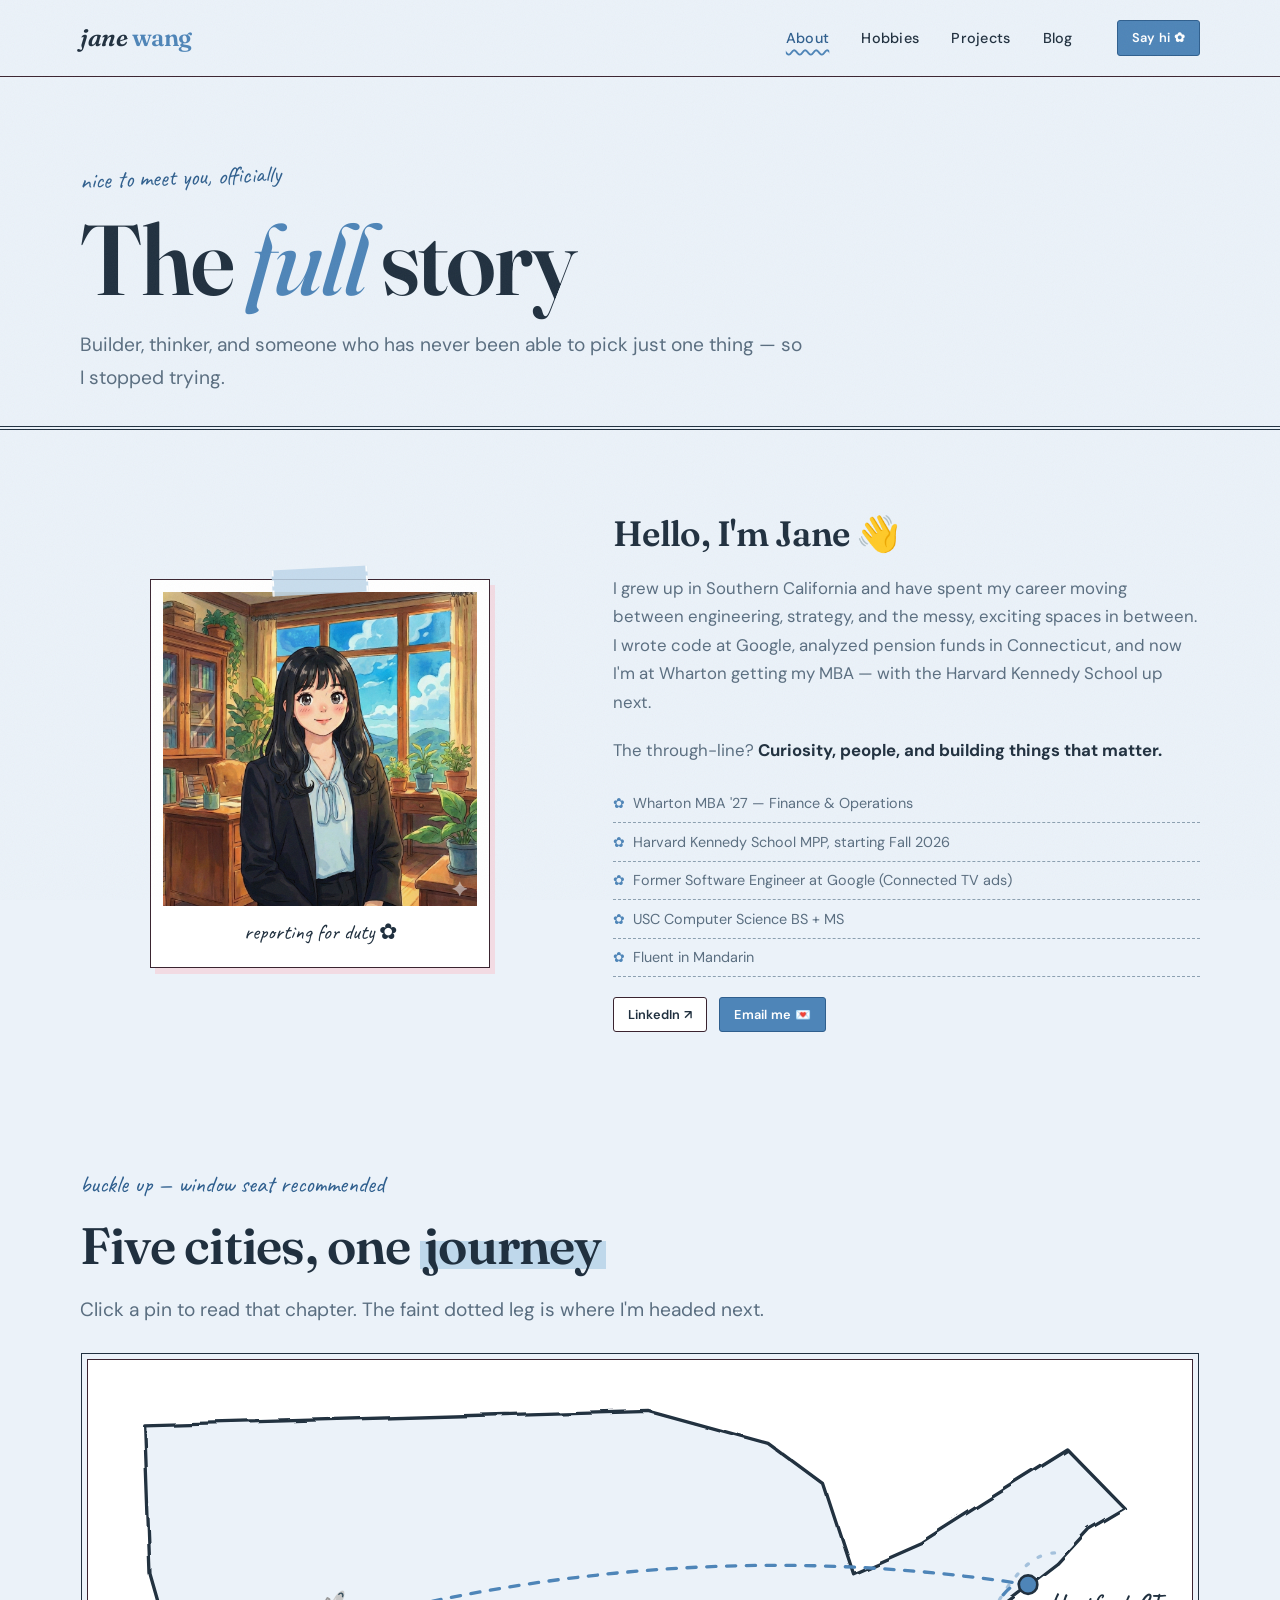
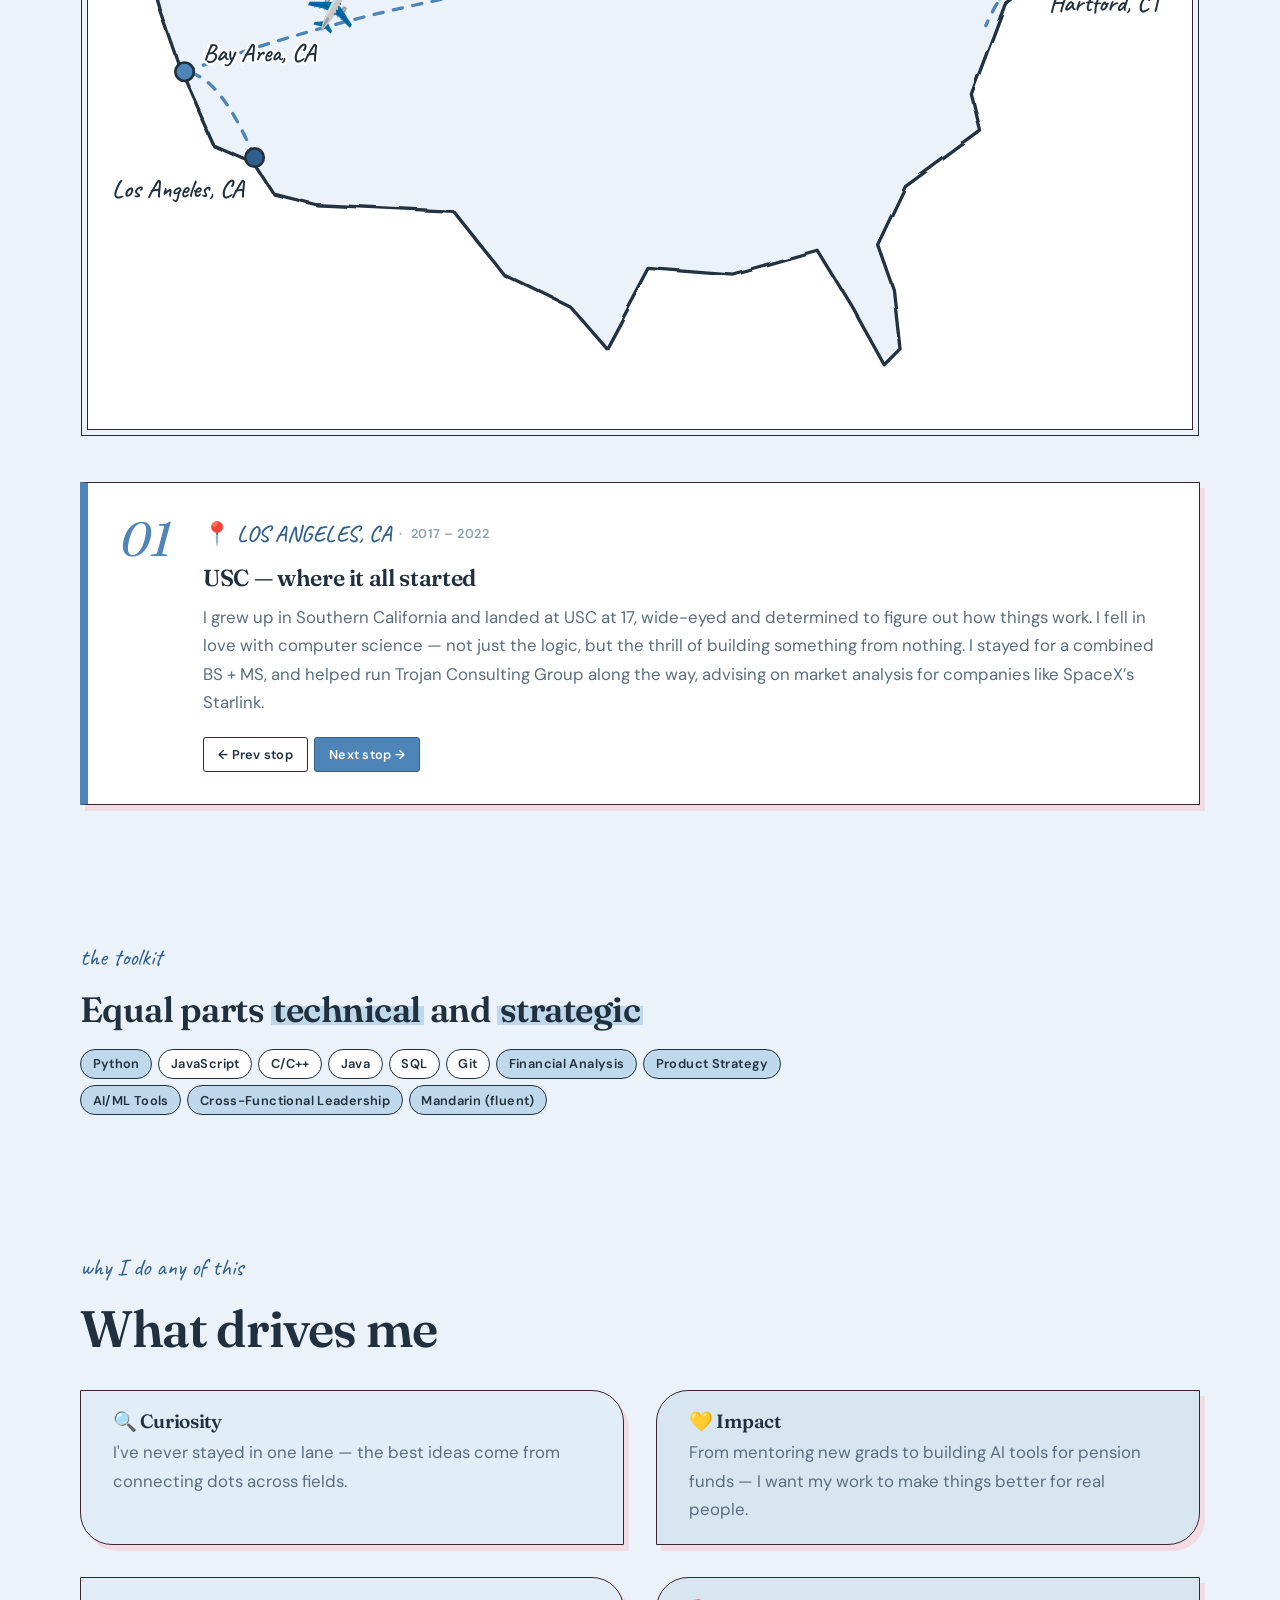
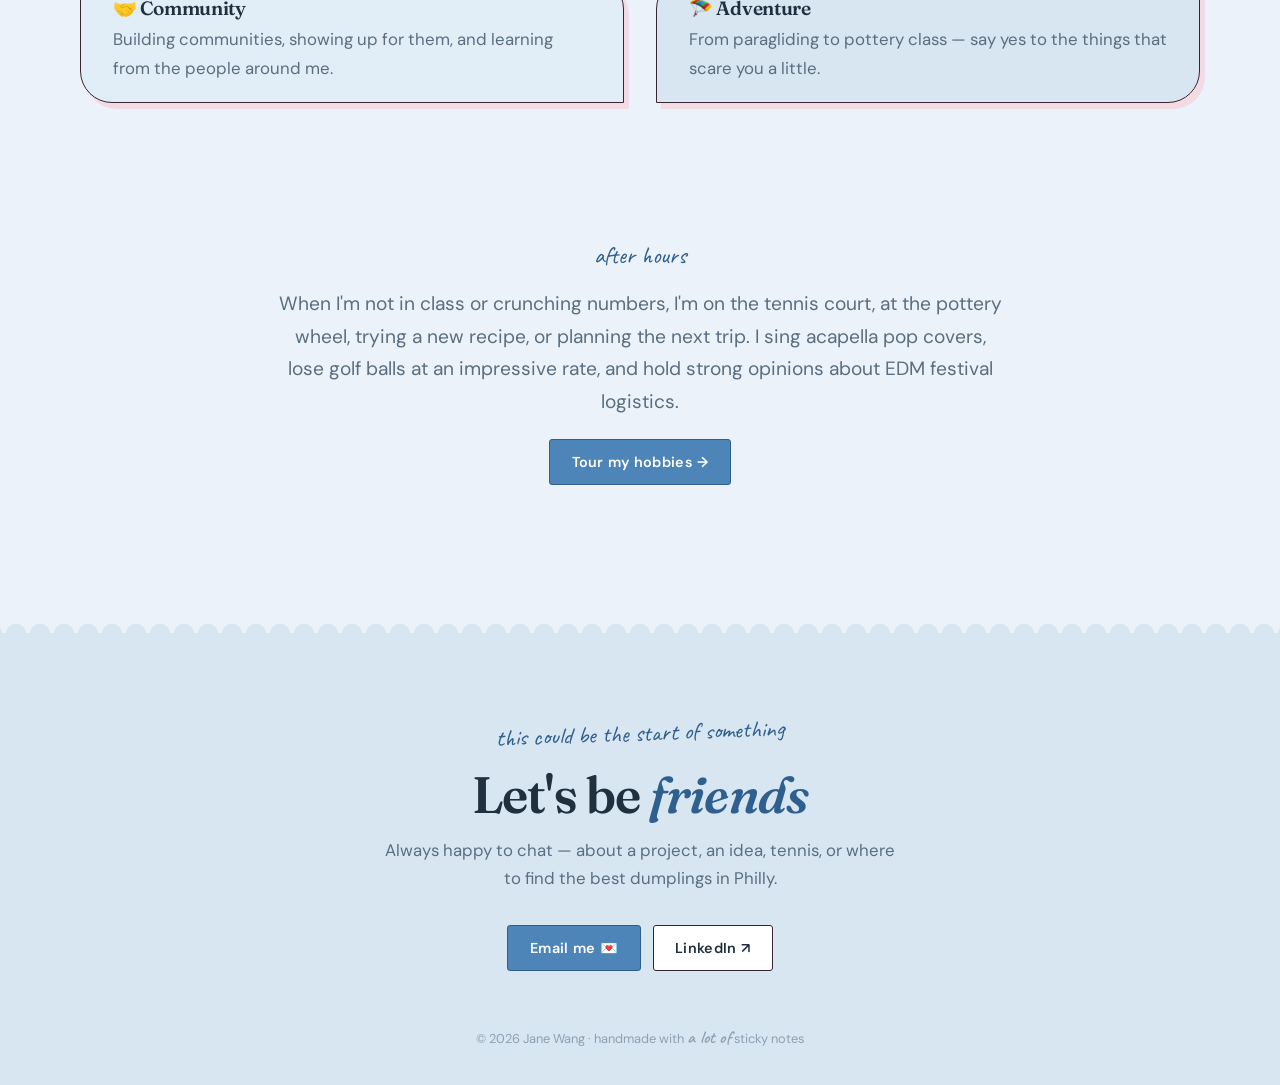
==== commit 5498db3a: "Redesign site: per-page pastel themes, editorial layout, flight-path journey map - New 'field notes'" ====
--- a/about.html
+++ b/about.html
@@ -3,249 +3,224 @@
 <head>
   <meta charset="UTF-8">
   <meta name="viewport" content="width=device-width, initial-scale=1.0">
-  <meta name="description" content="About Jane Wang — engineer, MBA candidate, and lifelong learner">
-  <title>About | Jane Wang</title>
-
-  <!-- CSS Files -->
+  <meta name="description" content="About Jane Wang — engineer, Wharton MBA candidate, and lifelong explorer. The full story, with a flight map.">
+  <title>About — Jane Wang</title>
+
   <link rel="stylesheet" href="css/main.css">
   <link rel="stylesheet" href="css/components.css">
   <link rel="stylesheet" href="css/pages.css">
 
-  <!-- Favicon -->
-  <link rel="icon" type="image/svg+xml" href="data:image/svg+xml,<svg xmlns='http://www.w3.org/2000/svg' viewBox='0 0 100 100'><text y='.9em' font-size='90'>✨</text></svg>">
+  <link rel="icon" type="image/svg+xml" href="data:image/svg+xml,<svg xmlns='http://www.w3.org/2000/svg' viewBox='0 0 100 100'><text y='.9em' font-size='90'>✿</text></svg>">
 </head>
-<body>
-
-  <!-- Navigation -->
-  <nav class="navbar">
-    <div class="navbar__container">
-      <a href="index.html" class="navbar__brand">Jane Wang</a>
-
-      <div class="navbar__nav">
-        <a href="index.html" class="navbar__link">Home</a>
-        <a href="about.html" class="navbar__link">About</a>
-        <a href="hobbies.html" class="navbar__link">Hobbies</a>
-        <a href="blog.html" class="navbar__link">Blog</a>
-        <a href="projects.html" class="navbar__link">Projects</a>
-      </div>
-
-      <button class="navbar__toggle" aria-label="Toggle navigation" aria-expanded="false">
-        ☰
-      </button>
+<body class="theme-sky">
+
+  <!-- ===================== NAV ===================== -->
+  <nav class="nav">
+    <div class="container nav__inner">
+      <a href="index.html" class="nav__brand">jane <em>wang</em></a>
+
+      <button class="nav__toggle" aria-label="Toggle navigation" aria-expanded="false">☰</button>
+
+      <div class="nav__links">
+        <a href="about.html" class="nav__link">About</a>
+        <a href="hobbies.html" class="nav__link">Hobbies</a>
+        <a href="projects.html" class="nav__link">Projects</a>
+        <a href="blog.html" class="nav__link">Blog</a>
+        <a href="mailto:jane2027@wharton.upenn.edu" class="btn btn--fill btn--sm nav__cta">Say hi ✿</a>
+      </div>
     </div>
   </nav>
 
-  <!-- Main Content -->
-  <main class="page-content">
-
-    <!-- Hero Section -->
-    <section class="hero" style="background: linear-gradient(135deg, var(--primary-light), var(--accent-light)); min-height: 40vh;">
-      <div class="hero__content">
-        <h1 class="hero__title">About Me</h1>
-        <p class="hero__subtitle">
-          Engineer at heart. Builder by nature. Endlessly curious.
+  <main>
+
+    <!-- ===================== PAGE HERO ===================== -->
+    <header class="page-hero">
+      <div class="container">
+        <span class="section-kicker">nice to meet you, officially</span>
+        <h1 class="page-hero__title">The <em>full</em> story</h1>
+        <p class="section-lede">
+          Builder, thinker, and someone who has never been able to pick just one thing —
+          so I stopped trying.
         </p>
       </div>
-    </section>
-
-    <!-- About Content -->
+    </header>
+
+    <!-- ===================== INTRO ===================== -->
+    <section class="section--tight">
+      <div class="container about-intro">
+
+        <div class="sticker sticker--tilt-l reveal" style="max-width: 340px; margin-inline: auto;">
+          <img src="images/professional_jane.png" alt="Illustration of Jane Wang in business attire">
+          <p class="sticker__caption">reporting for duty ✿</p>
+        </div>
+
+        <div class="reveal" data-delay="1">
+          <h2 class="section-title" style="font-size: var(--text-2xl);">Hello, I'm Jane 👋</h2>
+          <p style="margin-bottom: var(--space-3);">
+            I grew up in Southern California and have spent my career moving between engineering,
+            strategy, and the messy, exciting spaces in between. I wrote code at Google, analyzed
+            pension funds in Connecticut, and now I'm at Wharton getting my MBA — with the Harvard
+            Kennedy School up next.
+          </p>
+          <p>
+            The through-line? <strong>Curiosity, people, and building things that matter.</strong>
+          </p>
+
+          <ul class="facts-list">
+            <li>Wharton MBA '27 — Finance &amp; Operations</li>
+            <li>Harvard Kennedy School MPP, starting Fall 2026</li>
+            <li>Former Software Engineer at Google (Connected TV ads)</li>
+            <li>USC Computer Science BS + MS</li>
+            <li>Fluent in Mandarin</li>
+          </ul>
+
+          <div style="display: flex; gap: var(--space-2); margin-top: var(--space-3); flex-wrap: wrap;">
+            <a href="https://linkedin.com/in/janelianwang/" class="btn btn--sm">LinkedIn ↗</a>
+            <a href="mailto:jane2027@wharton.upenn.edu" class="btn btn--sm btn--fill">Email me 💌</a>
+          </div>
+        </div>
+
+      </div>
+    </section>
+
+    <!-- ===================== JOURNEY MAP ===================== -->
+    <!-- Pins, flight paths & stories are configured in js/map.js (JOURNEY_STOPS) -->
     <section class="section">
       <div class="container">
-        <div class="about-content">
-
-          <!-- Profile Sidebar -->
-          <div class="about-profile">
-            <img src="images/professional_jane.png" alt="Jane Wang" class="about-profile__image" />
-            <h2 class="about-profile__name">Jane Wang</h2>
-            <p class="about-profile__title">MBA Candidate, Wharton '27</p>
-
-            <!-- Social Links -->
-            <div class="mt-md">
-              <div style="display: flex; gap: var(--spacing-sm); justify-content: center; flex-wrap: wrap;">
-                <a href="https://linkedin.com/in/janelianwang/" class="btn btn--sm btn--outline">LinkedIn</a>
-                <a href="mailto:jane2027@wharton.upenn.edu" class="btn btn--sm btn--outline">Email</a>
-              </div>
+        <span class="section-kicker reveal">buckle up — window seat recommended</span>
+        <h2 class="section-title reveal">Five cities, one <span class="hl">journey</span></h2>
+        <p class="section-lede reveal" style="margin-bottom: var(--space-4);">
+          Click a pin to read that chapter. The faint dotted leg is where I'm headed next.
+        </p>
+
+        <div class="map-wrap reveal">
+          <svg id="journey-map" viewBox="0 0 800 470" role="img" aria-label="Hand-drawn map of the United States showing Jane's journey from Los Angeles to the Bay Area, Hartford, Philadelphia, and Cambridge">
+            <defs>
+              <!-- roughen filter gives the outline a hand-sketched wobble -->
+              <filter id="rough">
+                <feTurbulence type="fractalNoise" baseFrequency="0.02" numOctaves="3" result="n"/>
+                <feDisplacementMap in="SourceGraphic" in2="n" scale="6"/>
+              </filter>
+            </defs>
+
+            <!-- simplified, sketch-style US outline -->
+            <path class="map-outline" filter="url(#rough)" d="M 24 31
+              L 28 143 L 36 171 L 52 217 L 78 275 L 108 288 L 122 310
+              L 154 318 L 258 323 L 297 372 L 348 397 L 374 427
+              L 406 367 L 471 372 L 535 354
+              L 560 395 L 585 440 L 597 428 L 592 383 L 580 349
+              L 601 305 L 658 263 L 651 235 L 677 166 L 716 136 L 740 110 L 767 94
+              L 724 50 L 660 90 L 613 120 L 561 143 L 539 76 L 497 45 L 406 20 Z"/>
+
+            <!-- pins, flight arcs & plane are injected here by js/map.js -->
+            <g id="map-layer"></g>
+          </svg>
+        </div>
+
+        <!-- Story panel — filled in by js/map.js -->
+        <div class="journey-story reveal">
+          <div class="journey-story__num">01</div>
+          <div>
+            <div class="card__meta">
+              <span class="journey-story__place">📍 Los Angeles, CA</span>
+              <span>·</span>
+              <span class="journey-story__years">2017 – 2022</span>
             </div>
-
-            <!-- Quick Stats -->
-            <div class="mt-lg" style="background: var(--light-gray); padding: var(--spacing-md); border-radius: var(--radius-md);">
-              <h3 style="font-size: var(--font-md); margin-bottom: var(--spacing-sm);">Quick Facts</h3>
-              <ul style="text-align: left; color: var(--text-secondary); font-size: var(--font-sm); line-height: 2;">
-                <li>Wharton MBA '27 (Finance & Operations)</li>
-                <li>Harvard Kennedy School MPP (Fall '26)</li>
-                <li>Former Software Engineer at Google</li>
-                <li>USC Computer Science BS + MS</li>
-                <li>Fluent in Mandarin</li>
-              </ul>
+            <h3 class="journey-story__title"></h3>
+            <p class="journey-story__text"></p>
+            <div class="journey-story__nav">
+              <button class="btn btn--sm journey-prev" aria-label="Previous stop">← Prev stop</button>
+              <button class="btn btn--sm btn--fill journey-next" aria-label="Next stop">Next stop →</button>
             </div>
           </div>
-
-          <!-- Bio Content -->
-          <div class="about-bio">
-
-            <!-- Introduction -->
-            <div class="about-bio__section">
-              <h2 class="about-bio__heading">Hello!</h2>
-              <p>
-                I'm Jane — a builder, thinker, and someone who has never been able to pick just one thing. I grew up in Southern California and have spent my career moving between engineering, strategy, and the messy, exciting spaces in between. This website is my attempt to share a bit of that journey with you.
-              </p>
-            </div>
-
-            <!-- My Journey — Timeline -->
-            <div class="about-bio__section">
-              <h2 class="about-bio__heading">My Journey</h2>
-
-              <div class="timeline">
-
-                <div class="timeline__item">
-                  <div class="timeline__marker" style="background-color: var(--peach);"></div>
-                  <div class="timeline__content">
-                    <h3 class="timeline__year">Fall 2026 | What's Next — Harvard Kennedy School</h3>
-                    <p>
-                      I'm thrilled to share that I was recently admitted to the Harvard Kennedy School of Public Policy, which I'll be starting this coming fall. It's a chance to explore the policy dimensions of the questions I care about most — how technology shapes communities, how capital flows can be more equitable, and how we build systems that actually work for people. I can't wait to see where this next chapter takes me.
-                    </p>
-                  </div>
-                </div>
-
-                <div class="timeline__item">
-                  <div class="timeline__marker" style="background-color: var(--accent);"></div>
-                  <div class="timeline__content">
-                    <h3 class="timeline__year">2025 - Present | Wharton</h3>
-                    <p>
-                      Now I'm at Wharton pursuing my MBA with a major in Finance and Operations & Marketing. I'm part of the General Management Club, Marketing Club, Real Estate Club, and the ETA Club — because, true to form, I can't pick just one thing. The Wharton community has been an incredible space to stretch my thinking and connect with people who are just as restless and ambitious.
-                    </p>
-                  </div>
-                </div>
-
-                <div class="timeline__item">
-                  <div class="timeline__marker" style="background-color: var(--secondary);"></div>
-                  <div class="timeline__content">
-                    <h3 class="timeline__year">2025 | Pivoting into Finance & Policy</h3>
-                    <p>
-                      The summer before Wharton, I dove headfirst into the world of finance. At the State of Connecticut Treasurer's Office, I helped analyze private markets for the state's pension fund — and I even built an AI tool that cut manual review time by hours. At United Generations Capital, I'm getting hands-on experience in private equity, supporting deal evaluation and advising portfolio companies on how to integrate AI into their operations. These experiences have shown me that the best solutions live at the intersection of technology, business, and thoughtful policy.
-                    </p>
-                  </div>
-                </div>
-
-                <div class="timeline__item">
-                  <div class="timeline__marker" style="background-color: var(--primary);"></div>
-                  <div class="timeline__content">
-                    <h3 class="timeline__year">2022 - 2025 | Google</h3>
-                    <p>
-                      After graduating, I joined Google as a software engineer on the Connected TV ads team. What started as writing code quickly turned into something much bigger — I ended up leading cross-functional projects that spanned engineering, product, and sales teams across multiple offices. One of my proudest moments was spearheading a CTV initiative that drove a meaningful revenue increase. But beyond the numbers, I cared most about the people. I built mentorship and onboarding programs for over 80 new grad employees, because I remembered what it felt like to be new and want someone in your corner. After three incredible years, I felt a pull toward something different — I wanted to understand the business side of technology, not just build it.
-                    </p>
-                  </div>
-                </div>
-
-                <div class="timeline__item">
-                  <div class="timeline__marker" style="background-color: var(--mint);"></div>
-                  <div class="timeline__content">
-                    <h3 class="timeline__year">2017 - 2022 | USC</h3>
-                    <p>
-                      I landed at the University of Southern California at 17, wide-eyed and determined to figure out how things work. I fell in love with computer science — not just the logic of it, but the feeling of building something from nothing. I stayed for a combined BS and MS, and along the way helped run Trojan Consulting Group, where I got my first taste of strategy work advising on market analysis for companies like SpaceX's Starlink. Those years taught me how to think in systems, move fast, and work with people who challenge you.
-                    </p>
-                  </div>
-                </div>
-
-              </div>
-            </div>
-
-            <!-- Skills -->
-            <div class="about-bio__section">
-              <h2 class="about-bio__heading">Skills & Toolkit</h2>
-              <p class="mb-md">
-                A mix of the technical and the strategic:
-              </p>
-
-              <div class="skills-list">
-                <span class="tag tag--primary">Python</span>
-                <span class="tag tag--secondary">JavaScript</span>
-                <span class="tag tag--accent">C/C++</span>
-                <span class="tag">Java</span>
-                <span class="tag">SQL</span>
-                <span class="tag">HTML/CSS</span>
-                <span class="tag">Git</span>
-                <span class="tag tag--primary">Financial Analysis</span>
-                <span class="tag tag--secondary">Product Strategy</span>
-                <span class="tag tag--accent">AI/ML Tools</span>
-                <span class="tag">Cross-Functional Leadership</span>
-                <span class="tag">Mandarin (Fluent)</span>
-              </div>
-            </div>
-
-            <!-- What Drives Me -->
-            <div class="about-bio__section">
-              <h2 class="about-bio__heading">What Drives Me</h2>
-              <div class="grid grid--2" style="margin-top: var(--spacing-md);">
-                <div style="background: var(--primary-light); padding: var(--spacing-md); border-radius: var(--radius-md);">
-                  <h4 style="margin-bottom: var(--spacing-xs);">Curiosity</h4>
-                  <p style="font-size: var(--font-sm);">I've never been able to stay in one lane — and I've stopped trying to. The best ideas come from connecting dots across fields.</p>
-                </div>
-                <div style="background: var(--secondary-light); padding: var(--spacing-md); border-radius: var(--radius-md);">
-                  <h4 style="margin-bottom: var(--spacing-xs);">Impact</h4>
-                  <p style="font-size: var(--font-sm);">Whether it's mentoring new grads or building AI tools for pension funds, I want the work I do to make things better for real people.</p>
-                </div>
-                <div style="background: var(--accent-light); padding: var(--spacing-md); border-radius: var(--radius-md);">
-                  <h4 style="margin-bottom: var(--spacing-xs);">Community</h4>
-                  <p style="font-size: var(--font-sm);">I thrive in communities. Building them, showing up for them, and learning from the people around me.</p>
-                </div>
-                <div style="background: var(--mint); padding: var(--spacing-md); border-radius: var(--radius-md);">
-                  <h4 style="margin-bottom: var(--spacing-xs);">Adventure</h4>
-                  <p style="font-size: var(--font-sm);">From paragliding to pottery class, I believe in saying yes to things that scare you a little.</p>
-                </div>
-              </div>
-            </div>
-
-            <!-- Beyond Work -->
-            <div class="about-bio__section">
-              <h2 class="about-bio__heading">Beyond Work</h2>
-              <p>
-                When I'm not in class or crunching numbers, you'll find me on the tennis court, trying a new recipe, shaping something on a pottery wheel, or planning my next trip. I sing acapella pop renditions for fun, I'm a beginner golfer who loses a lot of balls, and I have strong opinions about EDM festival logistics.
-              </p>
-              <p class="mt-md">
-                Want to know more? <a href="hobbies.html" style="font-weight: var(--font-semibold);">Check out my hobbies page!</a>
-              </p>
-            </div>
-
-            <!-- Call to Action -->
-            <div class="about-bio__section text-center" style="background: linear-gradient(135deg, var(--primary-light), var(--secondary-light)); padding: var(--spacing-xl); border-radius: var(--radius-lg);">
-              <h2 style="margin-bottom: var(--spacing-md);">Let's Connect!</h2>
-              <p style="font-size: var(--font-lg); margin-bottom: var(--spacing-lg);">
-                I'm always happy to chat — whether it's about a project, an idea, or just to say hi.
-              </p>
-              <div style="display: flex; gap: var(--spacing-sm); justify-content: center; flex-wrap: wrap;">
-                <a href="projects.html" class="btn btn--primary">View My Projects</a>
-                <a href="blog.html" class="btn btn--secondary">Read My Blog</a>
-              </div>
-            </div>
-
-          </div>
-
+        </div>
+      </div>
+    </section>
+
+    <!-- ===================== SKILLS ===================== -->
+    <section class="section--tight">
+      <div class="container">
+        <span class="section-kicker reveal">the toolkit</span>
+        <h2 class="section-title reveal" style="font-size: var(--text-2xl);">Equal parts <span class="hl">technical</span> and <span class="hl">strategic</span></h2>
+
+        <div class="tag-row reveal" style="margin-top: var(--space-3); max-width: 720px;">
+          <span class="tag tag--fill">Python</span>
+          <span class="tag">JavaScript</span>
+          <span class="tag">C/C++</span>
+          <span class="tag">Java</span>
+          <span class="tag">SQL</span>
+          <span class="tag">Git</span>
+          <span class="tag tag--fill">Financial Analysis</span>
+          <span class="tag tag--fill">Product Strategy</span>
+          <span class="tag tag--fill">AI/ML Tools</span>
+          <span class="tag tag--fill">Cross-Functional Leadership</span>
+          <span class="tag tag--fill">Mandarin (fluent)</span>
+        </div>
+      </div>
+    </section>
+
+    <!-- ===================== WHAT DRIVES ME ===================== -->
+    <section class="section">
+      <div class="container">
+        <span class="section-kicker reveal">why I do any of this</span>
+        <h2 class="section-title reveal">What drives me</h2>
+
+        <div class="grid-2" style="margin-top: var(--space-4);">
+          <div class="drive-card reveal">
+            <h3>🔍 Curiosity</h3>
+            <p>I've never stayed in one lane — the best ideas come from connecting dots across fields.</p>
+          </div>
+          <div class="drive-card reveal" data-delay="1">
+            <h3>💛 Impact</h3>
+            <p>From mentoring new grads to building AI tools for pension funds — I want my work to make things better for real people.</p>
+          </div>
+          <div class="drive-card reveal" data-delay="1">
+            <h3>🤝 Community</h3>
+            <p>Building communities, showing up for them, and learning from the people around me.</p>
+          </div>
+          <div class="drive-card reveal" data-delay="2">
+            <h3>🪂 Adventure</h3>
+            <p>From paragliding to pottery class — say yes to the things that scare you a little.</p>
+          </div>
+        </div>
+      </div>
+    </section>
+
+    <!-- ===================== BEYOND WORK ===================== -->
+    <section class="section--tight">
+      <div class="container container--narrow center">
+        <span class="section-kicker reveal">after hours</span>
+        <p class="section-lede reveal" style="margin-inline: auto;">
+          When I'm not in class or crunching numbers, I'm on the tennis court, at the pottery wheel,
+          trying a new recipe, or planning the next trip. I sing acapella pop covers, lose golf balls
+          at an impressive rate, and hold strong opinions about EDM festival logistics.
+        </p>
+        <div class="reveal" style="margin-top: var(--space-3);">
+          <a href="hobbies.html" class="btn btn--fill">Tour my hobbies →</a>
         </div>
       </div>
     </section>
 
   </main>
 
-  <!-- Footer -->
+  <!-- ===================== FOOTER ===================== -->
   <footer class="footer">
-    <div class="footer__content">
-      <p class="footer__text">
-        Made with care by Jane Wang
+    <div class="container">
+      <span class="section-kicker">this could be the start of something</span>
+      <h2 class="footer__title">Let's be <em>friends</em></h2>
+      <p class="footer__blurb">
+        Always happy to chat — about a project, an idea, tennis, or where to find the best dumplings in Philly.
       </p>
       <div class="footer__links">
-        <a href="https://linkedin.com/in/janelianwang/" class="footer__link">LinkedIn</a>
-        <a href="mailto:jane2027@wharton.upenn.edu" class="footer__link">Email</a>
-      </div>
-      <p class="footer__text text-light mt-sm">
-        &copy; 2026 Jane Wang. All rights reserved.
-      </p>
+        <a href="mailto:jane2027@wharton.upenn.edu" class="btn btn--fill">Email me 💌</a>
+        <a href="https://linkedin.com/in/janelianwang/" class="btn">LinkedIn ↗</a>
+      </div>
+      <p class="footer__fine">© 2026 Jane Wang · handmade with <span class="hand">a lot of</span> sticky notes</p>
     </div>
   </footer>
 
-  <!-- JavaScript Files -->
   <script src="js/main.js"></script>
-  <script src="js/components.js"></script>
+  <script src="js/map.js"></script>
 
 </body>
 </html>
--- a/css/main.css
+++ b/css/main.css
@@ -1,413 +1,247 @@
-/**
- * MAIN.CSS - Foundation Layer
- * ===========================
- * Core styles, CSS variables, typography, and base element styles.
- * This file provides the foundation for the entire website's design system.
- */
-
-/* Import Google Fonts */
-@import url('https://fonts.googleapis.com/css2?family=Crimson+Pro:wght@400;600;700&family=Inter:wght@300;400;500;600;700&display=swap');
-
-/* ==================
-   CSS Custom Properties (Design Tokens)
-   ================== */
-
+/* ==========================================================================
+   main.css — design tokens, page themes, reset, base typography, utilities
+   Jane Wang · "field notes" design system
+
+   🎨 EACH PAGE HAS ITS OWN PASTEL THEME (set via a class on <body>):
+      .theme-blush  → home       (pinks)
+      .theme-sky    → about      (blues)
+      .theme-mint   → hobbies    (greens)
+      .theme-lilac  → projects   (purples)
+      .theme-lemon  → blog/posts (yellows)
+   Every theme uses ONE hue family + ink, in varying shades, so each page
+   stays within a tight palette. To retheme a page, just swap the class.
+   ========================================================================== */
+
+@import url('https://fonts.googleapis.com/css2?family=Fraunces:ital,opsz,wght@0,9..144,400..700;1,9..144,400..700&family=DM+Sans:opsz,wght@9..40,400..700&family=Caveat:wght@500;600&display=swap');
+
+/* ---------- Shared tokens ---------- */
 :root {
-  /*
-   * Color Palette - Pastel & Cute
-   * Light, playful pastel colors with a warm, friendly feel
-   */
-
-  /* Primary Colors - Soft Coral Pink */
-  --primary: #FFB5C2;           /* Soft coral pink - main brand color */
-  --primary-light: #FFD6E0;     /* Lighter pink - hover states */
-  --primary-dark: #FF94A8;      /* Darker pink - active states */
-
-  /* Secondary Colors - Soft Lavender */
-  --secondary: #D4C5F9;         /* Soft lavender - calm, dreamy */
-  --secondary-light: #E8E0FC;   /* Lighter lavender */
-  --secondary-dark: #C0ADEF;    /* Darker lavender */
-
-  /* Accent Colors */
-  --accent: #FFF4A3;            /* Soft yellow - cheerful, sunny */
-  --accent-light: #FFFBCC;      /* Lighter yellow */
-  --mint: #B5EAD7;              /* Mint green - fresh, peaceful */
-  --peach: #FFCBA4;             /* Peachy orange - warm, cute */
-
-  /* Neutral Colors - Light and airy */
-  --white: #FFFFFF;
-  --off-white: #FFFEF9;         /* Very light cream */
-  --light-gray: #F7F4F9;        /* Soft lavender-tinted white */
-  --gray: #E8E3ED;              /* Light lavender gray */
-  --dark-gray: #9B8FAA;         /* Soft purple-gray */
-  --text-primary: #4A4458;      /* Soft dark purple */
-  --text-secondary: #7A6E8C;    /* Medium purple-gray */
-  --text-light: #B5ABC0;        /* Light purple-gray */
-
-  /* Semantic Colors */
-  --success: #B5EAD7;
-  --warning: #FFCBA4;
-  --error: #FFB5C2;
-  --info: #D4C5F9;
-
-  /*
-   * Typography
-   * Professional serif headings with clean sans-serif body
-   */
-  --font-primary: 'Inter', -apple-system, BlinkMacSystemFont, 'Segoe UI', 'Roboto', sans-serif;
-  --font-heading: 'Crimson Pro', 'Georgia', 'Times New Roman', serif;
-  --font-mono: 'Monaco', 'Courier New', monospace;
-
-  /* Font Sizes - Modular Scale (1.250 - Major Third) */
-  --font-xs: 0.75rem;      /* 12px */
-  --font-sm: 0.875rem;     /* 14px */
-  --font-base: 1rem;       /* 16px */
-  --font-md: 1.125rem;     /* 18px */
-  --font-lg: 1.25rem;      /* 20px */
-  --font-xl: 1.563rem;     /* 25px */
-  --font-2xl: 1.953rem;    /* 31px */
-  --font-3xl: 2.441rem;    /* 39px */
-  --font-4xl: 3.052rem;    /* 49px */
-
-  /* Font Weights */
-  --font-light: 300;
-  --font-normal: 400;
-  --font-medium: 500;
-  --font-semibold: 600;
-  --font-bold: 700;
-
-  /* Line Heights */
-  --line-height-tight: 1.2;
-  --line-height-normal: 1.5;
-  --line-height-relaxed: 1.75;
-
-  /*
-   * Spacing Scale
-   * Based on 8px grid system for consistent spacing
-   */
-  --spacing-xs: 0.5rem;    /* 8px */
-  --spacing-sm: 1rem;      /* 16px */
-  --spacing-md: 1.5rem;    /* 24px */
-  --spacing-lg: 2rem;      /* 32px */
-  --spacing-xl: 3rem;      /* 48px */
-  --spacing-2xl: 4rem;     /* 64px */
-  --spacing-3xl: 6rem;     /* 96px */
-
-  /*
-   * Layout
-   */
-  --max-width: 1200px;
-  --max-width-narrow: 800px;
-  --max-width-wide: 1400px;
-
-  --header-height: 70px;
-
-  /*
-   * Border Radius - Subtle, professional feel
-   */
-  --radius-sm: 4px;
-  --radius-md: 6px;
-  --radius-lg: 8px;
-  --radius-xl: 12px;
-  --radius-full: 9999px;
-
-  /*
-   * Shadows - Soft, subtle depth
-   */
-  --shadow-sm: 0 2px 8px rgba(0, 0, 0, 0.08);
-  --shadow-md: 0 4px 16px rgba(0, 0, 0, 0.1);
-  --shadow-lg: 0 8px 32px rgba(0, 0, 0, 0.12);
-  --shadow-xl: 0 16px 48px rgba(0, 0, 0, 0.15);
-
-  /*
-   * Transitions - Smooth, polished interactions
-   */
-  --transition-fast: 150ms ease-in-out;
-  --transition-base: 250ms ease-in-out;
-  --transition-slow: 400ms ease-in-out;
-
-  /*
-   * Z-index Scale
-   */
-  --z-base: 1;
-  --z-dropdown: 100;
-  --z-sticky: 200;
-  --z-fixed: 300;
-  --z-modal-backdrop: 400;
-  --z-modal: 500;
-  --z-popover: 600;
-  --z-tooltip: 700;
-}
-
-
-/* ==================
-   CSS Reset & Normalization
-   ================== */
-
-/* Box sizing reset */
-*,
-*::before,
-*::after {
-  box-sizing: border-box;
-  margin: 0;
-  padding: 0;
-}
-
-/* Remove default margins */
-body,
-h1, h2, h3, h4, h5, h6,
-p, figure, blockquote, dl, dd {
-  margin: 0;
-}
-
-/* Remove list styles on ul, ol elements with a class */
-ul[class],
-ol[class] {
-  list-style: none;
-  padding: 0;
-}
-
-/* Set core root defaults */
-html:focus-within {
-  scroll-behavior: smooth;
-}
-
-/* Set core body defaults */
+  /* Type */
+  --font-display: "Fraunces", Georgia, serif;
+  --font-body: "DM Sans", "Helvetica Neue", Arial, sans-serif;
+  --font-hand: "Caveat", cursive;
+
+  /* Scale */
+  --text-xs: 0.8rem;
+  --text-sm: 0.9rem;
+  --text-base: 1.05rem;
+  --text-lg: 1.2rem;
+  --text-xl: 1.45rem;
+  --text-2xl: clamp(1.7rem, 3vw, 2.2rem);
+  --text-3xl: clamp(2.2rem, 4.5vw, 3.2rem);
+  --text-hero: clamp(2.9rem, 8vw, 6.2rem);
+
+  /* Space */
+  --space-1: 0.375rem;
+  --space-2: 0.75rem;
+  --space-3: 1.25rem;
+  --space-4: 2rem;
+  --space-5: 3.25rem;
+  --space-6: 5rem;
+  --space-7: 7.5rem;
+
+  --nav-height: 76px;
+}
+
+/* ---------- Page themes (one hue family + ink per page) ---------- */
+
+/* default = blush, so a page without a theme class still looks right */
+:root, .theme-blush {
+  --bg: #FAEDF1;          /* page background */
+  --bg-deep: #F2DBE3;     /* deeper shade of the background hue */
+  --card: #FFFFFF;        /* surfaces */
+  --ink: #3A2430;         /* near-black, tinted toward the hue */
+  --ink-soft: #7A5D6B;
+  --ink-faint: #A98E9B;
+  --accent: #D65D82;      /* the hue, mid strength */
+  --accent-deep: #A93A60; /* darkest shade */
+  --accent-soft: #F4C6D6; /* light shade */
+  --accent-faint: #FBE3EC;
+}
+
+.theme-sky {
+  --bg: #EBF2F9;
+  --bg-deep: #D8E6F2;
+  --card: #FFFFFF;
+  --ink: #20303F;
+  --ink-soft: #5A6E80;
+  --ink-faint: #8CA0B1;
+  --accent: #4E85B8;
+  --accent-deep: #2F5F8E;
+  --accent-soft: #BFD8EB;
+  --accent-faint: #E1EDF7;
+}
+
+.theme-mint {
+  --bg: #ECF5ED;
+  --bg-deep: #D9EBDC;
+  --card: #FFFFFF;
+  --ink: #223224;
+  --ink-soft: #5C7361;
+  --ink-faint: #8FA694;
+  --accent: #5E9A6C;
+  --accent-deep: #3E7A4E;
+  --accent-soft: #C6E4CD;
+  --accent-faint: #E3F1E6;
+}
+
+.theme-lilac {
+  --bg: #F1EEF9;
+  --bg-deep: #E1DBF1;
+  --card: #FFFFFF;
+  --ink: #2A2438;
+  --ink-soft: #695F82;
+  --ink-faint: #9C93B3;
+  --accent: #7D66BE;
+  --accent-deep: #5C4699;
+  --accent-soft: #D3C9EC;
+  --accent-faint: #EBE6F8;
+}
+
+.theme-lemon {
+  --bg: #FAF4DC;
+  --bg-deep: #F1E5B8;
+  --card: #FFFFFF;
+  --ink: #332B18;
+  --ink-soft: #77683F;
+  --ink-faint: #A5966C;
+  --accent: #C2921F;
+  --accent-deep: #8E6A12;
+  --accent-soft: #EEDD9F;
+  --accent-faint: #F7EFCF;
+}
+
+/* derived */
+:root {
+  --line: var(--ink);
+  --border: 1.5px solid var(--line);
+  --shadow-pop: 5px 6px 0 var(--bg-deep);
+  --shadow-pop-ink: 6px 7px 0 var(--ink);
+}
+
+/* ---------- Reset ---------- */
+*, *::before, *::after { box-sizing: border-box; margin: 0; padding: 0; }
+
+html { scroll-behavior: smooth; }
+
 body {
-  min-height: 100vh;
-  text-rendering: optimizeSpeed;
-  line-height: var(--line-height-normal);
-}
-
-/* Make images easier to work with */
-img,
-picture {
-  max-width: 100%;
-  display: block;
-}
-
-/* Inherit fonts for inputs and buttons */
-input,
-button,
-textarea,
-select {
-  font: inherit;
-}
-
-
-/* ==================
-   Base Typography
-   ================== */
-
-body {
-  font-family: var(--font-primary);
-  font-size: var(--font-base);
-  line-height: var(--line-height-normal);
-  color: var(--text-primary);
-  background-color: var(--off-white);
+  font-family: var(--font-body);
+  font-size: var(--text-base);
+  line-height: 1.7;
+  color: var(--ink);
+  background-color: var(--bg);
   -webkit-font-smoothing: antialiased;
-  -moz-osx-font-smoothing: grayscale;
-}
-
-/* Headings */
-h1, h2, h3, h4, h5, h6 {
-  font-family: var(--font-heading);
-  line-height: var(--line-height-tight);
-  font-weight: var(--font-bold);
-  color: var(--text-primary);
-  margin-bottom: var(--spacing-sm);
-}
-
-h1 {
-  font-size: var(--font-4xl);
-  margin-bottom: var(--spacing-md);
-}
-
-h2 {
-  font-size: var(--font-3xl);
-}
-
-h3 {
-  font-size: var(--font-2xl);
-}
-
-h4 {
-  font-size: var(--font-xl);
-}
-
-h5 {
-  font-size: var(--font-lg);
-}
-
-h6 {
-  font-size: var(--font-md);
-}
-
-/* Paragraphs */
-p {
-  margin-bottom: var(--spacing-sm);
-  color: var(--text-secondary);
-  line-height: var(--line-height-relaxed);
-}
-
-/* Links */
-a {
-  color: var(--primary);
-  text-decoration: none;
-  transition: color var(--transition-base);
-}
-
-a:hover {
-  color: var(--primary-dark);
-}
-
-a:focus-visible {
-  outline: 2px solid var(--primary);
-  outline-offset: 2px;
-  border-radius: var(--radius-sm);
-}
-
-/* Strong and emphasis */
-strong,
-b {
-  font-weight: var(--font-bold);
-}
-
-em,
-i {
-  font-style: italic;
-}
-
-/* Code */
-code {
-  font-family: var(--font-mono);
-  font-size: 0.9em;
-  background-color: var(--light-gray);
-  padding: 0.2em 0.4em;
-  border-radius: var(--radius-sm);
-}
-
-
-/* ==================
-   Layout Utilities
-   ================== */
-
-/* Container - constrains content width with padding */
+  overflow-x: hidden;
+}
+
+/* Paper grain over the whole page — subtle, tactile */
+body::after {
+  content: "";
+  position: fixed;
+  inset: 0;
+  z-index: 9999;
+  pointer-events: none;
+  opacity: 0.045;
+  background-image: url("data:image/svg+xml,%3Csvg xmlns='http://www.w3.org/2000/svg' width='180' height='180'%3E%3Cfilter id='n'%3E%3CfeTurbulence type='fractalNoise' baseFrequency='0.9' numOctaves='2'/%3E%3C/filter%3E%3Crect width='180' height='180' filter='url(%23n)'/%3E%3C/svg%3E");
+}
+
+img { max-width: 100%; display: block; }
+
+a { color: inherit; text-decoration: none; }
+
+ul, ol { list-style: none; }
+
+button { font: inherit; color: inherit; background: none; border: none; cursor: pointer; }
+
+::selection { background: var(--accent-soft); color: var(--accent-deep); }
+
+/* ---------- Base typography ---------- */
+h1, h2, h3 {
+  font-family: var(--font-display);
+  font-weight: 600;
+  line-height: 1.12;
+  letter-spacing: -0.015em;
+}
+
+h4, h5 { font-family: var(--font-body); font-weight: 700; }
+
+p { color: var(--ink-soft); }
+
+strong { color: var(--ink); }
+
+.hand {
+  font-family: var(--font-hand);
+  font-weight: 600;
+  color: var(--accent-deep);
+  letter-spacing: 0.01em;
+}
+
+.display-italic { font-style: italic; font-weight: 500; }
+
+/* Marker highlight behind a word */
+.hl {
+  background-image: linear-gradient(120deg, var(--accent-soft), var(--accent-soft));
+  background-repeat: no-repeat;
+  background-size: 100% 45%;
+  background-position: 0 78%;
+  padding: 0 0.08em;
+}
+
+/* Hand-drawn wavy underline (themes automatically) */
+.squiggle {
+  text-decoration-line: underline;
+  text-decoration-style: wavy;
+  text-decoration-color: var(--accent);
+  text-decoration-thickness: 2px;
+  text-underline-offset: 0.28em;
+}
+
+/* ---------- Layout helpers ---------- */
 .container {
-  width: 100%;
-  max-width: var(--max-width);
-  margin-left: auto;
-  margin-right: auto;
-  padding-left: var(--spacing-md);
-  padding-right: var(--spacing-md);
-}
-
-.container--narrow {
-  max-width: var(--max-width-narrow);
-}
-
-.container--wide {
-  max-width: var(--max-width-wide);
-}
-
-/* Section spacing */
-.section {
-  padding-top: var(--spacing-3xl);
-  padding-bottom: var(--spacing-3xl);
-}
-
-.section--sm {
-  padding-top: var(--spacing-xl);
-  padding-bottom: var(--spacing-xl);
-}
-
-
-/* ==================
-   Utility Classes
-   ================== */
-
-/* Text alignment */
-.text-center { text-align: center; }
-.text-left { text-align: left; }
-.text-right { text-align: right; }
-
-/* Text colors */
-.text-primary { color: var(--text-primary); }
-.text-secondary { color: var(--text-secondary); }
-.text-light { color: var(--text-light); }
-
-/* Spacing utilities */
-.mt-xs { margin-top: var(--spacing-xs); }
-.mt-sm { margin-top: var(--spacing-sm); }
-.mt-md { margin-top: var(--spacing-md); }
-.mt-lg { margin-top: var(--spacing-lg); }
-.mt-xl { margin-top: var(--spacing-xl); }
-
-.mb-xs { margin-bottom: var(--spacing-xs); }
-.mb-sm { margin-bottom: var(--spacing-sm); }
-.mb-md { margin-bottom: var(--spacing-md); }
-.mb-lg { margin-bottom: var(--spacing-lg); }
-.mb-xl { margin-bottom: var(--spacing-xl); }
-
-/* Display utilities */
-.block { display: block; }
-.inline-block { display: inline-block; }
-.flex { display: flex; }
-.inline-flex { display: inline-flex; }
-.grid { display: grid; }
-.hidden { display: none; }
-
-/* Visibility */
-.sr-only {
-  position: absolute;
-  width: 1px;
-  height: 1px;
-  padding: 0;
-  margin: -1px;
-  overflow: hidden;
-  clip: rect(0, 0, 0, 0);
-  white-space: nowrap;
-  border-width: 0;
-}
-
-
-/* ==================
-   Responsive Breakpoints
-   ================== */
-
-/*
- * Mobile-first approach
- * Default styles are for mobile, then enhanced for larger screens
- */
-
-/* Tablet (768px and up) */
-@media (min-width: 768px) {
-  :root {
-    --font-base: 1.125rem;  /* Slightly larger on tablets */
-  }
-
-  .container {
-    padding-left: var(--spacing-lg);
-    padding-right: var(--spacing-lg);
-  }
-}
-
-/* Desktop (1024px and up) */
-@media (min-width: 1024px) {
-  h1 {
-    font-size: 3.815rem;  /* Even larger on desktop */
-  }
-
-  .section {
-    padding-top: var(--spacing-3xl);
-    padding-bottom: var(--spacing-3xl);
-  }
-}
-
-/* Large Desktop (1440px and up) */
-@media (min-width: 1440px) {
-  .container {
-    padding-left: var(--spacing-xl);
-    padding-right: var(--spacing-xl);
-  }
-}
+  width: min(1120px, 92%);
+  margin-inline: auto;
+}
+
+.container--narrow { width: min(760px, 92%); }
+
+.section { padding-block: var(--space-6); }
+.section--tight { padding-block: var(--space-5); }
+
+.section-kicker {
+  display: inline-block;
+  font-family: var(--font-hand);
+  font-size: 1.5rem;
+  color: var(--accent-deep);
+  transform: rotate(-2deg);
+  margin-bottom: var(--space-2);
+}
+
+.section-title {
+  font-size: var(--text-3xl);
+  margin-bottom: var(--space-3);
+}
+
+.section-lede {
+  font-size: var(--text-lg);
+  max-width: 56ch;
+}
+
+.center { text-align: center; }
+.center .section-lede { margin-inline: auto; }
+
+/* ---------- Scroll reveal ---------- */
+.reveal {
+  opacity: 0;
+  transform: translateY(26px);
+  transition: opacity 0.7s ease, transform 0.7s cubic-bezier(0.16, 1, 0.3, 1);
+}
+.reveal.is-visible { opacity: 1; transform: none; }
+.reveal[data-delay="1"] { transition-delay: 0.12s; }
+.reveal[data-delay="2"] { transition-delay: 0.24s; }
+.reveal[data-delay="3"] { transition-delay: 0.36s; }
+
+@media (prefers-reduced-motion: reduce) {
+  html { scroll-behavior: auto; }
+  .reveal { opacity: 1; transform: none; transition: none; }
+  *, *::before, *::after { animation-duration: 0.001s !important; }
+}
--- a/css/components.css
+++ b/css/components.css
@@ -1,562 +1,300 @@
-/**
- * COMPONENTS.CSS - Component Layer
- * =================================
- * Reusable UI components used throughout the website.
- * Each component is self-contained and follows BEM-like naming conventions.
- */
-
-
-/* ==================
-   Navigation Bar
-   ================== */
-
-/**
- * .navbar - Main navigation component
- * Responsive navigation with mobile menu toggle
- */
-.navbar {
+/* ==========================================================================
+   components.css — nav, footer, buttons, cards, stickers, ticker, doodles
+   Shape language: mixed on purpose — sharp cards with offset shadows,
+   folded sticky notes, pill tags, scalloped footer edge. Not everything
+   is rounded; contrast between shapes is part of the design.
+   ========================================================================== */
+
+/* ---------- Navigation ---------- */
+.nav {
   position: sticky;
   top: 0;
-  z-index: var(--z-sticky);
-  background-color: rgba(255, 255, 255, 0.95);
-  backdrop-filter: blur(10px);
-  box-shadow: var(--shadow-sm);
-  height: var(--header-height);
-}
-
-.navbar__container {
-  max-width: var(--max-width);
-  margin: 0 auto;
-  padding: 0 var(--spacing-md);
-  height: 100%;
-  display: flex;
+  z-index: 100;
+  background: var(--bg);
+  border-bottom: var(--border);
+}
+
+.nav__inner {
+  height: var(--nav-height);
+  display: flex;
+  align-items: center;
   justify-content: space-between;
+  gap: var(--space-3);
+}
+
+.nav__brand {
+  font-family: var(--font-display);
+  font-style: italic;
+  font-weight: 600;
+  font-size: 1.5rem;
+  letter-spacing: -0.02em;
+}
+
+.nav__brand em {
+  font-style: normal;
+  color: var(--accent);
+}
+
+.nav__links {
+  display: flex;
   align-items: center;
-}
-
-/* Logo/Brand */
-.navbar__brand {
-  font-size: var(--font-xl);
-  font-weight: var(--font-bold);
-  color: var(--text-primary);
-  font-family: var(--font-heading);
-  transition: color var(--transition-base);
-}
-
-.navbar__brand:hover {
-  color: var(--primary);
-}
-
-/* Navigation Links */
-.navbar__nav {
-  display: flex;
-  gap: var(--spacing-md);
-  align-items: center;
-}
-
-.navbar__link {
-  color: var(--text-secondary);
-  font-weight: var(--font-medium);
-  padding: var(--spacing-xs) var(--spacing-sm);
-  border-radius: var(--radius-md);
-  transition: all var(--transition-base);
-  position: relative;
-}
-
-.navbar__link:hover {
-  color: var(--primary);
-  background-color: var(--primary-light);
-}
-
-/* Active state - indicates current page */
-.navbar__link--active {
-  color: var(--primary);
-  font-weight: var(--font-semibold);
-}
-
-.navbar__link--active::after {
-  content: '';
-  position: absolute;
-  bottom: 0;
-  left: var(--spacing-sm);
-  right: var(--spacing-sm);
-  height: 2px;
-  background-color: var(--primary);
-  border-radius: var(--radius-full);
-}
-
-/* Mobile Menu Toggle */
-.navbar__toggle {
+  gap: clamp(1rem, 2.5vw, 2rem);
+}
+
+.nav__link {
+  font-weight: 500;
+  font-size: var(--text-sm);
+  letter-spacing: 0.02em;
+  text-underline-offset: 0.45em;
+}
+
+.nav__link:hover,
+.nav__link[aria-current="page"] {
+  text-decoration-line: underline;
+  text-decoration-style: wavy;
+  text-decoration-color: var(--accent);
+  text-decoration-thickness: 2px;
+}
+
+.nav__link[aria-current="page"] { color: var(--accent-deep); }
+
+.nav__cta { margin-left: var(--space-2); }
+
+.nav__toggle {
   display: none;
-  background: none;
-  border: none;
-  cursor: pointer;
-  padding: var(--spacing-xs);
-  color: var(--text-primary);
-  font-size: var(--font-xl);
-}
-
-/* Responsive - Mobile Navigation */
-@media (max-width: 767px) {
-  .navbar__toggle {
-    display: block;
-  }
-
-  .navbar__nav {
+  font-size: 1.6rem;
+  line-height: 1;
+}
+
+@media (max-width: 800px) {
+  .nav__toggle { display: block; }
+
+  .nav__links {
     position: absolute;
-    top: var(--header-height);
+    top: var(--nav-height);
     left: 0;
     right: 0;
-    background-color: var(--white);
     flex-direction: column;
+    align-items: flex-start;
     gap: 0;
-    padding: var(--spacing-md);
-    box-shadow: var(--shadow-md);
-    transform: translateY(-100%);
-    opacity: 0;
-    visibility: hidden;
-    transition: all var(--transition-base);
+    background: var(--bg);
+    border-bottom: var(--border);
+    max-height: 0;
+    overflow: hidden;
+    transition: max-height 0.35s ease;
   }
 
-  .navbar__nav--open {
-    transform: translateY(0);
-    opacity: 1;
-    visibility: visible;
+  .nav__links.is-open { max-height: 420px; }
+
+  .nav__link {
+    width: 100%;
+    padding: var(--space-3) 5%;
+    border-top: 1px solid var(--bg-deep);
+    font-size: var(--text-base);
   }
 
-  .navbar__link {
-    width: 100%;
-    padding: var(--spacing-md);
-  }
-}
-
-
-/* ==================
-   Hero Section
-   ================== */
-
-/**
- * .hero - Large introductory section
- * Used on homepage and other key pages
- */
-.hero {
+  .nav__cta { margin: var(--space-3) 5%; }
+}
+
+/* ---------- Buttons (rectangular — tags are the round ones) ---------- */
+.btn {
+  display: inline-flex;
+  align-items: center;
+  gap: 0.5em;
+  font-weight: 600;
+  font-size: var(--text-sm);
+  letter-spacing: 0.02em;
+  padding: 0.7em 1.5em;
+  border: var(--border);
+  border-radius: 3px;
+  background: var(--card);
+  transition: transform 0.18s ease, box-shadow 0.18s ease, background 0.18s ease;
+}
+
+.btn:hover {
+  transform: translate(-2px, -2px);
+  box-shadow: 4px 4px 0 var(--ink);
+}
+
+.btn:active { transform: translate(0, 0); box-shadow: 1px 1px 0 var(--ink); }
+
+.btn--fill { background: var(--accent); border-color: var(--accent-deep); color: var(--card); }
+.btn--fill:hover { box-shadow: 4px 4px 0 var(--accent-deep); }
+
+.btn--sm { padding: 0.45em 1.1em; font-size: var(--text-xs); }
+
+/* ---------- Sticker images (taped-down watercolor prints) ---------- */
+.sticker {
   position: relative;
-  min-height: 60vh;
-  display: flex;
+  background: var(--card);
+  padding: 12px 12px 16px;
+  border: var(--border);
+  box-shadow: var(--shadow-pop);
+  transition: transform 0.35s cubic-bezier(0.16, 1, 0.3, 1);
+}
+
+/* washi tape strip */
+.sticker::before {
+  content: "";
+  position: absolute;
+  top: -12px;
+  left: 50%;
+  width: 96px;
+  height: 26px;
+  transform: translateX(-50%) rotate(-3deg);
+  background: var(--accent-soft);
+  opacity: 0.85;
+  border-left: 2px dashed var(--card);
+  border-right: 2px dashed var(--card);
+  z-index: 2;
+}
+
+.sticker--tilt-l { transform: rotate(-2.5deg); }
+.sticker--tilt-r { transform: rotate(2.5deg); }
+
+.sticker:hover { transform: rotate(0deg) translateY(-6px); }
+
+.sticker__caption {
+  font-family: var(--font-hand);
+  font-size: 1.35rem;
+  text-align: center;
+  color: var(--ink);
+  padding-top: 8px;
+}
+
+/* ---------- Cards (sharp corners, offset shadow) ---------- */
+.card {
+  background: var(--card);
+  border: var(--border);
+  padding: var(--space-4);
+  box-shadow: var(--shadow-pop);
+  transition: transform 0.25s ease, box-shadow 0.25s ease;
+}
+
+a.card:hover,
+.card--hover:hover {
+  transform: translate(-3px, -3px) rotate(-0.4deg);
+  box-shadow: var(--shadow-pop-ink);
+}
+
+.card__emoji { font-size: 1.9rem; margin-bottom: var(--space-2); }
+
+.card__title {
+  font-size: var(--text-xl);
+  margin-bottom: var(--space-2);
+}
+
+.card__meta {
+  display: flex;
+  flex-wrap: wrap;
+  gap: 0.6em;
   align-items: center;
-  justify-content: center;
-  text-align: center;
-  background: linear-gradient(135deg, var(--primary-light) 0%, var(--secondary-light) 100%);
-  padding: var(--spacing-3xl) var(--spacing-md);
-  overflow: hidden;
-}
-
-/* Decorative background elements */
-.hero::before {
-  content: '';
-  position: absolute;
-  top: -50%;
-  right: -10%;
-  width: 500px;
-  height: 500px;
-  background: radial-gradient(circle, var(--accent-light) 0%, transparent 70%);
-  border-radius: 50%;
-  opacity: 0.5;
-}
-
-.hero::after {
-  content: '';
-  position: absolute;
-  bottom: -30%;
-  left: -10%;
-  width: 400px;
-  height: 400px;
-  background: radial-gradient(circle, var(--mint) 0%, transparent 70%);
-  border-radius: 50%;
-  opacity: 0.4;
-}
-
-.hero__content {
-  position: relative;
-  z-index: var(--z-base);
-  max-width: 800px;
-}
-
-.hero__title {
-  font-size: var(--font-4xl);
-  margin-bottom: var(--spacing-md);
-  color: var(--text-primary);
-  animation: fadeInUp 0.8s ease-out;
-}
-
-.hero__subtitle {
-  font-size: var(--font-xl);
-  color: var(--text-secondary);
-  margin-bottom: var(--spacing-xl);
-  animation: fadeInUp 0.8s ease-out 0.2s both;
-}
-
-.hero__cta {
-  animation: fadeInUp 0.8s ease-out 0.4s both;
-}
-
-/* Responsive */
-@media (max-width: 767px) {
-  .hero {
-    min-height: 50vh;
-    padding: var(--spacing-xl) var(--spacing-md);
-  }
-
-  .hero__title {
-    font-size: var(--font-3xl);
-  }
-
-  .hero__subtitle {
-    font-size: var(--font-lg);
-  }
-}
-
-
-/* ==================
-   Buttons
-   ================== */
-
-/**
- * .btn - Button component with multiple variants
- */
-.btn {
-  display: inline-block;
-  padding: var(--spacing-sm) var(--spacing-lg);
-  font-weight: var(--font-semibold);
-  text-align: center;
-  border: none;
-  border-radius: var(--radius-lg);
-  cursor: pointer;
-  transition: all var(--transition-base);
-  font-size: var(--font-base);
-  line-height: 1;
-  text-decoration: none;
-}
-
-/* Primary button - main call-to-action */
-.btn--primary {
-  background-color: var(--primary);
-  color: var(--white);
-  box-shadow: var(--shadow-sm);
-}
-
-.btn--primary:hover {
-  background-color: var(--primary-dark);
-  transform: translateY(-2px);
-  box-shadow: var(--shadow-md);
-}
-
-.btn--primary:active {
-  transform: translateY(0);
-}
-
-/* Secondary button - alternative actions */
-.btn--secondary {
-  background-color: var(--secondary);
-  color: var(--text-primary);
-}
-
-.btn--secondary:hover {
-  background-color: var(--secondary-dark);
-  transform: translateY(-2px);
-}
-
-/* Outline button - subtle actions */
-.btn--outline {
-  background-color: transparent;
-  border: 2px solid var(--primary);
-  color: var(--primary);
-}
-
-.btn--outline:hover {
-  background-color: var(--primary);
-  color: var(--white);
-}
-
-/* Button sizes */
-.btn--sm {
-  padding: var(--spacing-xs) var(--spacing-md);
-  font-size: var(--font-sm);
-}
-
-.btn--lg {
-  padding: var(--spacing-md) var(--spacing-xl);
-  font-size: var(--font-lg);
-}
-
-
-/* ==================
-   Cards
-   ================== */
-
-/**
- * .card - Versatile card component
- * Used for blog posts, projects, and content sections
- */
-.card {
-  background-color: var(--white);
-  border-radius: var(--radius-lg);
-  padding: var(--spacing-lg);
-  box-shadow: var(--shadow-sm);
-  transition: all var(--transition-base);
-  height: 100%;
-  display: flex;
-  flex-direction: column;
-}
-
-.card:hover {
-  transform: translateY(-4px);
-  box-shadow: var(--shadow-lg);
-}
-
-/* Card header with image */
-.card__image {
-  width: 100%;
-  height: 200px;
-  object-fit: cover;
-  border-radius: var(--radius-md);
-  margin-bottom: var(--spacing-md);
-  background-color: var(--light-gray);
-}
-
-/* Card title */
-.card__title {
-  font-size: var(--font-xl);
-  margin-bottom: var(--spacing-sm);
-  color: var(--text-primary);
-}
-
-/* Card description */
-.card__description {
-  color: var(--text-secondary);
-  margin-bottom: var(--spacing-md);
-  flex-grow: 1;
-  line-height: var(--line-height-relaxed);
-}
-
-/* Card meta information (date, tags, etc.) */
-.card__meta {
-  display: flex;
-  gap: var(--spacing-sm);
-  align-items: center;
-  font-size: var(--font-sm);
-  color: var(--text-light);
-  margin-bottom: var(--spacing-md);
-}
-
-/* Card footer with actions */
-.card__footer {
-  display: flex;
-  gap: var(--spacing-sm);
-  align-items: center;
-  padding-top: var(--spacing-md);
-  border-top: 1px solid var(--gray);
-}
-
-/* Card variants */
-.card--highlight {
-  border: 2px solid var(--primary);
-  background: linear-gradient(135deg, var(--white) 0%, var(--primary-light) 100%);
-}
-
-.card--accent {
-  background: linear-gradient(135deg, var(--accent-light) 0%, var(--secondary-light) 100%);
-}
-
-
-/* ==================
-   Grid Layouts
-   ================== */
-
-/**
- * .grid - Responsive grid system
- * Auto-responsive grid that adapts to screen size
- */
-.grid {
-  display: grid;
-  gap: var(--spacing-lg);
-  grid-template-columns: 1fr;
-}
-
-/* 2-column grid */
-.grid--2 {
-  grid-template-columns: repeat(auto-fit, minmax(300px, 1fr));
-}
-
-/* 3-column grid */
-.grid--3 {
-  grid-template-columns: repeat(auto-fit, minmax(280px, 1fr));
-}
-
-/* 4-column grid */
-.grid--4 {
-  grid-template-columns: repeat(auto-fit, minmax(250px, 1fr));
-}
-
-/* Responsive - Force single column on mobile */
-@media (max-width: 767px) {
-  .grid--2,
-  .grid--3,
-  .grid--4 {
-    grid-template-columns: 1fr;
-  }
-}
-
-
-/* ==================
-   Tags/Badges
-   ================== */
-
-/**
- * .tag - Small label component
- * Used for categories, skills, etc.
- */
+  font-size: var(--text-xs);
+  color: var(--ink-faint);
+  letter-spacing: 0.04em;
+  text-transform: uppercase;
+  font-weight: 600;
+  margin-bottom: var(--space-2);
+}
+
+/* ---------- Tags / pills (the deliberately round element) ---------- */
 .tag {
   display: inline-block;
-  padding: var(--spacing-xs) var(--spacing-sm);
-  background-color: var(--light-gray);
-  color: var(--text-secondary);
-  font-size: var(--font-sm);
-  font-weight: var(--font-medium);
-  border-radius: var(--radius-full);
-  transition: all var(--transition-fast);
-}
-
-.tag:hover {
-  background-color: var(--primary-light);
-  color: var(--primary-dark);
-}
-
-/* Tag variants */
-.tag--primary {
-  background-color: var(--primary-light);
-  color: var(--primary-dark);
-}
-
-.tag--secondary {
-  background-color: var(--secondary-light);
-  color: var(--secondary-dark);
-}
-
-.tag--accent {
-  background-color: var(--accent-light);
-  color: var(--accent);
-}
-
-
-/* ==================
-   Footer
-   ================== */
-
-/**
- * .footer - Site footer
- */
+  font-size: var(--text-xs);
+  font-weight: 600;
+  letter-spacing: 0.03em;
+  padding: 0.25em 0.9em;
+  border: 1.5px solid var(--ink);
+  border-radius: 999px;
+  background: var(--card);
+}
+
+.tag--fill { background: var(--accent-soft); }
+
+.tag-row { display: flex; flex-wrap: wrap; gap: var(--space-1); }
+
+/* ---------- Scrolling ticker ---------- */
+.ticker {
+  border-top: 1.5px dashed var(--ink);
+  border-bottom: 1.5px dashed var(--ink);
+  background: var(--accent-soft);
+  overflow: hidden;
+  padding: 0.85em 0;
+  transform: rotate(-0.6deg) scale(1.01);
+}
+
+.ticker__track {
+  display: flex;
+  gap: 2.5rem;
+  width: max-content;
+  animation: ticker-scroll 30s linear infinite;
+}
+
+.ticker span {
+  font-family: var(--font-display);
+  font-style: italic;
+  font-size: var(--text-lg);
+  white-space: nowrap;
+  color: var(--ink);
+}
+
+@keyframes ticker-scroll {
+  to { transform: translateX(-50%); }
+}
+
+/* ---------- Grid helpers ---------- */
+.grid-2 { display: grid; grid-template-columns: repeat(2, 1fr); gap: var(--space-4); }
+.grid-3 { display: grid; grid-template-columns: repeat(3, 1fr); gap: var(--space-4); }
+
+@media (max-width: 900px) {
+  .grid-3 { grid-template-columns: 1fr 1fr; }
+}
+@media (max-width: 640px) {
+  .grid-2, .grid-3 { grid-template-columns: 1fr; }
+}
+
+/* ---------- Footer (scalloped top edge) ---------- */
 .footer {
-  background-color: var(--white);
-  padding: var(--spacing-xl) 0;
-  margin-top: var(--spacing-3xl);
-  border-top: 1px solid var(--gray);
-}
-
-.footer__content {
-  max-width: var(--max-width);
-  margin: 0 auto;
-  padding: 0 var(--spacing-md);
+  position: relative;
+  margin-top: calc(var(--space-6) + 16px);
+  background: var(--bg-deep);
+  padding: var(--space-6) 0 var(--space-4);
   text-align: center;
 }
 
-.footer__text {
-  color: var(--text-light);
-  font-size: var(--font-sm);
-  margin-bottom: var(--spacing-sm);
-}
+.footer::before {
+  content: "";
+  position: absolute;
+  top: -13px;
+  left: 0;
+  right: 0;
+  height: 14px;
+  background-image: radial-gradient(circle at 50% 100%, var(--bg-deep) 0 10px, transparent 10.5px);
+  background-size: 24px 14px;
+  background-repeat: repeat-x;
+  background-position: center bottom;
+}
+
+.footer__title {
+  font-size: var(--text-3xl);
+  margin-bottom: var(--space-2);
+}
+
+.footer__title em { font-style: italic; color: var(--accent-deep); }
+
+.footer__blurb { max-width: 44ch; margin: 0 auto var(--space-4); }
 
 .footer__links {
   display: flex;
   justify-content: center;
-  gap: var(--spacing-md);
+  gap: var(--space-2);
   flex-wrap: wrap;
-}
-
-.footer__link {
-  color: var(--text-secondary);
-  font-size: var(--font-sm);
-  transition: color var(--transition-base);
-}
-
-.footer__link:hover {
-  color: var(--primary);
-}
-
-
-/* ==================
-   Animations
-   ================== */
-
-/**
- * Keyframe animations for smooth entrances
- */
-
-@keyframes fadeInUp {
-  from {
-    opacity: 0;
-    transform: translateY(30px);
-  }
-  to {
-    opacity: 1;
-    transform: translateY(0);
-  }
-}
-
-@keyframes fadeIn {
-  from {
-    opacity: 0;
-  }
-  to {
-    opacity: 1;
-  }
-}
-
-@keyframes slideInLeft {
-  from {
-    opacity: 0;
-    transform: translateX(-30px);
-  }
-  to {
-    opacity: 1;
-    transform: translateX(0);
-  }
-}
-
-@keyframes slideInRight {
-  from {
-    opacity: 0;
-    transform: translateX(30px);
-  }
-  to {
-    opacity: 1;
-    transform: translateX(0);
-  }
-}
-
-/* Animation utility classes */
-.animate-fade-in {
-  animation: fadeIn 0.6s ease-out;
-}
-
-.animate-fade-in-up {
-  animation: fadeInUp 0.6s ease-out;
-}
-
-.animate-slide-in-left {
-  animation: slideInLeft 0.6s ease-out;
-}
-
-.animate-slide-in-right {
-  animation: slideInRight 0.6s ease-out;
-}
+  margin-bottom: var(--space-5);
+}
+
+.footer__fine {
+  font-size: var(--text-xs);
+  color: var(--ink-faint);
+}
+
+.footer__fine .hand { font-size: 1.1rem; color: var(--ink-faint); }
--- a/css/pages.css
+++ b/css/pages.css
@@ -1,539 +1,583 @@
-/**
- * PAGES.CSS - Page-Specific Layer
- * ================================
- * Styles unique to individual pages.
- * Organized by page for easy maintenance.
- */
-
-
-/* ==================
-   Homepage Styles
-   ================== */
-
-/**
- * Homepage hero section - unique to home
- */
-.home-hero {
-  background: linear-gradient(135deg,
-    var(--primary-light) 0%,
-    var(--secondary-light) 50%,
-    var(--accent-light) 100%);
-}
-
-/**
- * Featured sections on homepage
- */
-.featured-section {
-  background-color: var(--white);
-  border-radius: var(--radius-xl);
-  padding: var(--spacing-xl);
-  margin-bottom: var(--spacing-lg);
-}
-
-.featured-section__title {
-  text-align: center;
-  margin-bottom: var(--spacing-xl);
-  color: var(--text-primary);
-}
-
-/**
- * Hero Carousel
- */
-.carousel {
-  margin-bottom: var(--spacing-lg);
-}
-
-.carousel__image-wrapper {
+/* ==========================================================================
+   pages.css — page-specific layouts (home, about + journey map, hobbies,
+   blog, projects, article). Colors come from the page theme (see main.css).
+   ========================================================================== */
+
+/* =========================================================
+   HOME — hero
+   ========================================================= */
+.hero {
+  padding: var(--space-6) 0 var(--space-6);
   position: relative;
-  width: 300px;
-  height: 300px;
-  margin: 0 auto var(--spacing-lg);
-  border-radius: 50%;
   overflow: hidden;
-  border: 5px solid var(--primary);
-  box-shadow: var(--shadow-lg);
-}
-
-.carousel__image {
+}
+
+.hero__inner {
+  display: grid;
+  grid-template-columns: 1.15fr 0.85fr;
+  gap: var(--space-5);
+  align-items: center;
+}
+
+.hero__hello {
+  font-family: var(--font-hand);
+  font-size: clamp(1.6rem, 3vw, 2.2rem);
+  color: var(--accent-deep);
+  transform: rotate(-2deg);
+  display: inline-block;
+  margin-bottom: var(--space-2);
+}
+
+.hero__title {
+  font-size: var(--text-hero);
+  line-height: 1.02;
+  margin-bottom: var(--space-3);
+}
+
+.hero__title em {
+  font-style: italic;
+  font-weight: 500;
+  color: var(--accent);
+}
+
+/* rotating word */
+.hero__rotator {
+  font-size: var(--text-xl);
+  font-weight: 500;
+  color: var(--ink);
+  margin-bottom: var(--space-3);
+  min-height: 2.2em;
+}
+
+.hero__rotator .rotator {
+  display: inline-block;
+  font-family: var(--font-display);
+  font-style: italic;
+  color: var(--accent-deep);
+  border-bottom: 2px dashed var(--accent);
+  transition: opacity 0.3s ease, transform 0.3s ease;
+}
+
+.hero__rotator .rotator.is-swapping {
+  opacity: 0;
+  transform: translateY(8px);
+}
+
+.hero__blurb {
+  font-size: var(--text-lg);
+  max-width: 46ch;
+  margin-bottom: var(--space-4);
+}
+
+.hero__cta { display: flex; gap: var(--space-2); flex-wrap: wrap; }
+
+/* ---------- Hero sticker carousel ---------- */
+.polaroid-stack {
+  position: relative;
+  max-width: 380px;
+  margin-inline: auto;
+}
+
+/* decorative frames peeking from behind */
+.polaroid-stack::before,
+.polaroid-stack::after {
+  content: "";
   position: absolute;
-  top: 0;
-  left: 0;
+  inset: 0;
+  background: var(--accent-soft);
+  border: var(--border);
+  z-index: -1;
+}
+.polaroid-stack::before { transform: rotate(-5deg) translate(-8px, 6px); }
+.polaroid-stack::after { transform: rotate(4deg) translate(10px, -4px); background: var(--bg-deep); }
+
+.polaroid {
+  background: var(--card);
+  border: var(--border);
+  padding: 14px 14px 10px;
+  box-shadow: var(--shadow-pop);
+  transform: rotate(1.5deg);
+}
+
+.polaroid__frame {
+  position: relative;
+  aspect-ratio: 1;
+  overflow: hidden;
+}
+
+.polaroid__frame img {
+  position: absolute;
+  inset: 0;
   width: 100%;
   height: 100%;
   object-fit: cover;
   opacity: 0;
-  transition: opacity 0.8s ease-in-out;
-}
-
-.carousel__image--active {
-  opacity: 1;
-}
-
-.carousel__title {
+  transform: scale(1.04);
+  transition: opacity 0.6s ease, transform 0.9s ease;
+}
+
+.polaroid__frame img.is-active { opacity: 1; transform: scale(1); }
+
+.polaroid__caption {
+  font-family: var(--font-hand);
+  font-size: 1.5rem;
+  text-align: center;
+  padding-top: 10px;
+  min-height: 2.4em;
+  color: var(--ink);
+}
+
+.polaroid__dots {
+  display: flex;
+  justify-content: center;
+  gap: 8px;
+  padding: 4px 0 8px;
+}
+
+.polaroid__dots button {
+  width: 9px;
+  height: 9px;
+  border-radius: 50%;
+  border: 1.5px solid var(--ink);
+  background: transparent;
+  padding: 0;
+  transition: background 0.2s ease, transform 0.2s ease;
+}
+
+.polaroid__dots button.is-active {
+  background: var(--accent);
+  transform: scale(1.25);
+}
+
+/* "that's me!" annotation */
+.hero__note {
+  position: absolute;
+  right: -10px;
+  top: -34px;
+  transform: rotate(6deg);
+  font-family: var(--font-hand);
+  font-size: 1.5rem;
+  color: var(--accent-deep);
+  z-index: 3;
+}
+
+@media (max-width: 860px) {
+  .hero__inner { grid-template-columns: 1fr; }
+  .hero__note { right: 4px; }
+  .polaroid-stack { max-width: 320px; }
+}
+
+/* ---------- Home: index rows (big editorial links) ---------- */
+.index-rows { border-top: var(--border); }
+
+.index-row {
+  display: flex;
+  align-items: baseline;
+  justify-content: space-between;
+  gap: var(--space-3);
+  padding: var(--space-4) 0;
+  border-bottom: var(--border);
+  transition: padding-left 0.25s ease, background 0.25s ease;
+}
+
+.index-row:hover { padding-left: var(--space-3); background: var(--accent-faint); }
+
+.index-row__title {
+  font-family: var(--font-display);
+  font-size: var(--text-2xl);
+  font-weight: 600;
+}
+
+.index-row__title .index-row__num {
+  font-family: var(--font-hand);
+  font-size: 1.3rem;
+  color: var(--accent);
+  vertical-align: super;
+  margin-right: 0.5em;
+}
+
+.index-row__desc {
+  color: var(--ink-soft);
+  font-size: var(--text-sm);
+  max-width: 38ch;
+  text-align: right;
+}
+
+.index-row__arrow {
+  font-size: 1.5rem;
+  color: var(--accent);
+  transition: transform 0.25s ease;
+}
+
+.index-row:hover .index-row__arrow { transform: translateX(6px) rotate(-8deg); }
+
+@media (max-width: 640px) {
+  .index-row { flex-wrap: wrap; }
+  .index-row__desc { text-align: left; }
+}
+
+/* ---------- Home: "currently" sticky notes (folded corner, no radius) ---------- */
+.now-note {
   position: relative;
-  min-height: 1.2em;
-}
-
-.carousel__text {
+  padding: var(--space-4);
+  border: var(--border);
+  box-shadow: var(--shadow-pop);
+}
+
+/* folded bottom-right corner */
+.now-note::after {
+  content: "";
   position: absolute;
-  left: 0;
-  right: 0;
+  right: -1.5px;
+  bottom: -1.5px;
+  width: 0;
+  height: 0;
+  border-style: solid;
+  border-width: 0 0 26px 26px;
+  border-color: transparent transparent var(--bg) transparent;
+  filter: drop-shadow(-2px -2px 1px rgba(0, 0, 0, 0.08));
+}
+
+.now-note--a { background: var(--accent-faint); transform: rotate(-1.2deg); }
+.now-note--b { background: var(--accent-soft); transform: rotate(0.8deg); }
+.now-note--c { background: var(--bg-deep); transform: rotate(-0.6deg); }
+
+.now-note h3 { font-size: var(--text-lg); margin-bottom: var(--space-1); }
+.now-note .hand { font-size: 1.3rem; }
+
+/* =========================================================
+   ABOUT
+   ========================================================= */
+.about-intro {
+  display: grid;
+  grid-template-columns: 0.9fr 1.1fr;
+  gap: var(--space-5);
+  align-items: center;
+}
+
+@media (max-width: 860px) {
+  .about-intro { grid-template-columns: 1fr; }
+}
+
+.facts-list { margin-top: var(--space-3); }
+
+.facts-list li {
+  display: flex;
+  gap: 0.6em;
+  padding: 0.45em 0;
+  color: var(--ink-soft);
+  font-size: var(--text-sm);
+  border-bottom: 1px dashed var(--ink-faint);
+}
+
+.facts-list li::before { content: "✿"; color: var(--accent); }
+
+/* ---------- Journey map (sharp frame, double border) ---------- */
+.map-wrap {
+  position: relative;
+  background: var(--card);
+  border: var(--border);
+  outline: 1.5px solid var(--ink);
+  outline-offset: 5px;
+  margin: 7px;
+  padding: clamp(0.5rem, 2vw, 1.5rem);
+}
+
+.map-wrap svg { width: 100%; height: auto; display: block; }
+
+/* sketchy USA outline */
+.map-outline {
+  fill: var(--bg);
+  stroke: var(--ink);
+  stroke-width: 2.5;
+  stroke-linejoin: round;
+}
+
+.map-flight {
+  fill: none;
+  stroke: var(--accent);
+  stroke-width: 2.5;
+  stroke-dasharray: 7 8;
+  stroke-linecap: round;
+}
+
+/* the leg I haven't flown yet — lighter + finer dots */
+.map-flight--future {
+  stroke: var(--accent);
+  opacity: 0.45;
+  stroke-dasharray: 2 9;
+}
+
+/* animated dash crawl, like a moving flight path */
+.map-flight.is-visible { animation: dash-crawl 1.4s linear infinite; }
+
+@keyframes dash-crawl {
+  to { stroke-dashoffset: -30; }
+}
+
+.map-pin { cursor: pointer; }
+
+.map-pin circle.pin-dot {
+  fill: var(--accent);
+  stroke: var(--ink);
+  stroke-width: 2;
+  transition: fill 0.2s ease;
+}
+
+.map-pin circle.pin-pulse {
+  fill: none;
+  stroke: var(--accent);
+  stroke-width: 2;
   opacity: 0;
-  transition: opacity 0.8s ease-in-out;
-}
-
-.carousel__text--active {
-  position: relative;
-  opacity: 1;
-}
-
-@media (max-width: 767px) {
-  .carousel__image-wrapper {
-    width: 220px;
-    height: 220px;
-  }
-}
-
-
-/* ==================
-   About Page Styles
-   ================== */
-
-/**
- * About page layout - two-column on desktop
- */
-.about-content {
+}
+
+.map-pin.is-active circle.pin-pulse,
+.map-pin:hover circle.pin-pulse {
+  animation: pin-pulse 1.6s ease-out infinite;
+}
+
+@keyframes pin-pulse {
+  0% { opacity: 0.8; r: 8; }
+  100% { opacity: 0; r: 20; }
+}
+
+.map-pin text {
+  font-family: var(--font-hand);
+  font-size: 19px;
+  font-weight: 600;
+  fill: var(--ink);
+  paint-order: stroke;
+  stroke: var(--card);
+  stroke-width: 4px;
+}
+
+.map-pin.is-active circle.pin-dot { fill: var(--accent-deep); }
+
+/* pin pop-in */
+.map-pin { opacity: 0; transform: scale(0.3); transform-origin: center; transform-box: fill-box; transition: opacity 0.4s ease, transform 0.45s cubic-bezier(0.34, 1.56, 0.64, 1); }
+.map-pin.is-dropped { opacity: 1; transform: scale(1); }
+
+.map-plane { font-size: 26px; }
+
+/* story panel under the map — sharp, with a thick accent spine */
+.journey-story {
+  margin-top: var(--space-5);
   display: grid;
-  gap: var(--spacing-xl);
+  grid-template-columns: auto 1fr;
+  gap: var(--space-4);
   align-items: start;
-}
-
-@media (min-width: 768px) {
-  .about-content {
-    grid-template-columns: 1fr 2fr;
-  }
-}
-
-/**
- * Profile image section
- */
-.about-profile {
-  text-align: center;
-}
-
-.about-profile__image {
-  display: block;
-  width: 250px;
-  height: 250px;
-  border-radius: 50%;
-  object-fit: cover;
-  margin: 0 auto var(--spacing-md);
-  border: 4px solid var(--primary);
-  box-shadow: var(--shadow-lg);
-  background: linear-gradient(135deg, var(--primary-light), var(--secondary-light));
-}
-
-.about-profile__name {
-  font-size: var(--font-2xl);
-  margin-bottom: var(--spacing-xs);
-}
-
-.about-profile__title {
-  color: var(--text-secondary);
-  font-size: var(--font-lg);
-  margin-bottom: var(--spacing-md);
-}
-
-/**
- * About text content
- */
-.about-bio {
-  background-color: var(--white);
-  padding: var(--spacing-xl);
-  border-radius: var(--radius-lg);
-  box-shadow: var(--shadow-sm);
-}
-
-.about-bio__section {
-  margin-bottom: var(--spacing-xl);
-}
-
-.about-bio__section:last-child {
-  margin-bottom: 0;
-}
-
-.about-bio__heading {
-  color: var(--primary);
-  margin-bottom: var(--spacing-md);
-  padding-bottom: var(--spacing-sm);
-  border-bottom: 2px solid var(--primary-light);
-}
-
-/**
- * Skills/interests list
- */
-.skills-list {
+  background: var(--card);
+  border: var(--border);
+  border-left: 8px solid var(--accent);
+  box-shadow: var(--shadow-pop);
+  padding: var(--space-4);
+  min-height: 190px;
+}
+
+.journey-story__num {
+  font-family: var(--font-display);
+  font-style: italic;
+  font-size: 3rem;
+  line-height: 1;
+  color: var(--accent);
+}
+
+.journey-story__place {
+  font-family: var(--font-hand);
+  font-size: 1.4rem;
+  color: var(--accent-deep);
+}
+
+.journey-story__title { font-size: var(--text-xl); margin-bottom: var(--space-2); }
+
+.journey-story__nav {
   display: flex;
-  flex-wrap: wrap;
-  gap: var(--spacing-sm);
-  margin-top: var(--spacing-md);
-}
-
-
-/* ==================
-   Hobbies Page Styles
-   ================== */
-
-/**
- * Hobby cards with unique styling
- */
-.hobby-card {
-  position: relative;
-  overflow: hidden;
-}
-
-.hobby-card::before {
-  content: '';
-  position: absolute;
-  top: 0;
-  left: 0;
-  right: 0;
-  height: 4px;
-  background: linear-gradient(90deg, var(--primary), var(--accent));
-  transform: scaleX(0);
-  transform-origin: left;
-  transition: transform var(--transition-base);
-}
-
-.hobby-card:hover::before {
-  transform: scaleX(1);
-}
-
-/**
- * Hobby icon/image
- */
-.hobby-card__icon {
-  font-size: var(--font-4xl);
-  text-align: center;
-  margin-bottom: var(--spacing-md);
-  height: 100px;
+  gap: var(--space-1);
+  margin-top: var(--space-3);
+}
+
+@media (max-width: 640px) {
+  .journey-story { grid-template-columns: 1fr; }
+}
+
+/* ---------- About: drives grid (asymmetric corners, alternating) ---------- */
+.drive-card {
+  border: var(--border);
+  padding: var(--space-3) var(--space-4);
+  box-shadow: var(--shadow-pop);
+}
+
+.grid-2 .drive-card:nth-child(odd) {
+  border-radius: 0 32px 0 32px;
+  background: var(--accent-faint);
+}
+
+.grid-2 .drive-card:nth-child(even) {
+  border-radius: 32px 0 32px 0;
+  background: var(--bg-deep);
+}
+
+.drive-card h3 { font-size: var(--text-lg); margin-bottom: var(--space-1); }
+
+/* =========================================================
+   HOBBIES
+   ========================================================= */
+.hobby-feature {
+  display: grid;
+  grid-template-columns: 0.8fr 1.2fr;
+  gap: var(--space-5);
+  align-items: center;
+  padding: var(--space-5) 0;
+}
+
+.hobby-feature + .hobby-feature { border-top: 1.5px dashed var(--ink-faint); }
+
+.hobby-feature:nth-child(even) .hobby-feature__media { order: 2; }
+
+.hobby-feature__media { max-width: 340px; margin-inline: auto; }
+
+.hobby-feature h3 { font-size: var(--text-2xl); margin-bottom: var(--space-2); }
+
+.hobby-feature .hand { font-size: 1.4rem; }
+
+@media (max-width: 800px) {
+  .hobby-feature { grid-template-columns: 1fr; }
+  .hobby-feature:nth-child(even) .hobby-feature__media { order: 0; }
+}
+
+/* small extra-hobby cards */
+.hobby-mini { text-align: left; }
+.hobby-mini .card__emoji { font-size: 1.7rem; }
+
+/* =========================================================
+   BLOG + PROJECTS shared listing styles
+   ========================================================= */
+.page-hero {
+  padding: var(--space-6) 0 var(--space-4);
+  border-bottom: 4px double var(--ink);
+  margin-bottom: var(--space-4);
+}
+
+.page-hero__title { font-size: var(--text-hero); line-height: 1; margin-bottom: var(--space-3); }
+
+.page-hero__title em { font-style: italic; color: var(--accent); font-weight: 500; }
+
+.post-card { display: flex; flex-direction: column; gap: 0; }
+
+.post-card .card__title { font-size: var(--text-xl); }
+
+.post-card__excerpt { flex: 1; margin-bottom: var(--space-3); }
+
+.post-card__more {
+  font-weight: 700;
+  font-size: var(--text-sm);
+  color: var(--accent-deep);
+}
+
+.project-card__head {
+  display: flex;
+  justify-content: space-between;
+  align-items: flex-start;
+  gap: var(--space-2);
+  margin-bottom: var(--space-2);
+}
+
+.project-card__thumb {
+  aspect-ratio: 16 / 9;
+  border: var(--border);
   display: flex;
   align-items: center;
   justify-content: center;
-  background: linear-gradient(135deg, var(--primary-light), var(--accent-light));
-  border-radius: var(--radius-md);
-}
-
-
-/* ==================
-   Blog Page Styles
-   ================== */
-
-/**
- * Blog header
- */
-.blog-header {
+  font-size: 2.6rem;
+  margin-bottom: var(--space-3);
+}
+
+.status {
+  font-family: var(--font-hand);
+  font-size: 1.15rem;
+  white-space: nowrap;
+  padding: 0.05em 0.7em;
+  border: 1.5px dashed var(--ink);
+  transform: rotate(2deg);
+}
+
+.status--done { background: var(--accent-soft); }
+.status--wip { background: var(--accent-faint); }
+.status--idea { background: var(--bg-deep); }
+
+/* =========================================================
+   ARTICLE (blog post pages)
+   ========================================================= */
+.article-head { padding: var(--space-5) 0 var(--space-3); }
+
+.article-head__title {
+  font-size: var(--text-3xl);
+  margin: var(--space-2) 0 var(--space-3);
+}
+
+.article-back {
+  font-weight: 600;
+  font-size: var(--text-sm);
+  color: var(--ink-soft);
+}
+
+.article-back:hover { color: var(--accent-deep); }
+
+.article-banner {
+  border: var(--border);
+  outline: 1.5px solid var(--ink);
+  outline-offset: 4px;
+  margin: 6px 6px var(--space-5);
+  padding: var(--space-5);
   text-align: center;
-  margin-bottom: var(--spacing-xl);
-  padding: var(--spacing-xl);
-  background: linear-gradient(135deg, var(--secondary-light), var(--accent-light));
-  border-radius: var(--radius-xl);
-}
-
-.blog-header__title {
-  font-size: var(--font-3xl);
-  margin-bottom: var(--spacing-sm);
-}
-
-.blog-header__subtitle {
-  color: var(--text-secondary);
-  font-size: var(--font-lg);
-}
-
-/**
- * Blog post cards
- */
-.blog-card {
-  /* Inherits from .card in components.css */
-  /* Additional blog-specific styles */
-}
-
-.blog-card__date {
-  color: var(--primary);
-  font-weight: var(--font-semibold);
-  font-size: var(--font-sm);
-}
-
-.blog-card__tags {
-  display: flex;
-  flex-wrap: wrap;
-  gap: var(--spacing-xs);
-}
-
-.blog-card__read-more {
-  margin-top: auto;
-  color: var(--primary);
-  font-weight: var(--font-semibold);
-  display: inline-flex;
-  align-items: center;
-  gap: var(--spacing-xs);
-  transition: gap var(--transition-base);
-}
-
-.blog-card__read-more:hover {
-  gap: var(--spacing-sm);
-}
-
-.blog-card__read-more::after {
-  content: '→';
-}
-
-/**
- * Featured blog post
- */
-.blog-featured {
-  background: linear-gradient(135deg, var(--primary-light), var(--secondary-light));
-  padding: var(--spacing-xl);
-  border-radius: var(--radius-xl);
-  margin-bottom: var(--spacing-xl);
-}
-
-.blog-featured__label {
+  font-size: 3.4rem;
+}
+
+.article-body p { margin-bottom: var(--space-3); font-size: var(--text-lg); }
+
+.article-body h2 {
+  font-size: var(--text-2xl);
+  margin: var(--space-5) 0 var(--space-2);
+}
+
+.article-body h3 {
+  font-size: var(--text-xl);
+  margin: var(--space-4) 0 var(--space-2);
+}
+
+.article-body blockquote {
+  font-family: var(--font-display);
+  font-style: italic;
+  font-size: var(--text-xl);
+  color: var(--ink);
+  border-left: 4px solid var(--accent);
+  padding: var(--space-2) var(--space-4);
+  margin: var(--space-4) 0;
+  background: var(--accent-faint);
+}
+
+.article-body ul { margin: 0 0 var(--space-3) var(--space-3); }
+
+.article-body ul li {
+  position: relative;
+  padding-left: 1.4em;
+  margin-bottom: 0.5em;
+  color: var(--ink-soft);
+  font-size: var(--text-lg);
+}
+
+.article-body ul li::before {
+  content: "✿";
+  position: absolute;
+  left: 0;
+  color: var(--accent);
+}
+
+.article-sign {
+  font-family: var(--font-hand);
+  font-size: 1.8rem;
+  color: var(--accent-deep);
+  transform: rotate(-2deg);
   display: inline-block;
-  background-color: var(--primary);
-  color: var(--white);
-  padding: var(--spacing-xs) var(--spacing-sm);
-  border-radius: var(--radius-full);
-  font-size: var(--font-sm);
-  font-weight: var(--font-semibold);
-  margin-bottom: var(--spacing-md);
-}
-
-
-/* ==================
-   Projects Page Styles
-   ================== */
-
-/**
- * Projects header
- */
-.projects-header {
-  text-align: center;
-  margin-bottom: var(--spacing-xl);
-  padding: var(--spacing-xl);
-  background: linear-gradient(135deg, var(--mint), var(--secondary-light));
-  border-radius: var(--radius-xl);
-}
-
-.projects-header__title {
-  font-size: var(--font-3xl);
-  margin-bottom: var(--spacing-sm);
-}
-
-.projects-header__subtitle {
-  color: var(--text-secondary);
-  font-size: var(--font-lg);
-}
-
-/**
- * Project cards
- */
-.project-card {
-  /* Inherits from .card in components.css */
-  /* Additional project-specific styles */
-  border-left: 4px solid var(--primary);
-}
-
-.project-card:nth-child(2n) {
-  border-left-color: var(--secondary);
-}
-
-.project-card:nth-child(3n) {
-  border-left-color: var(--accent);
-}
-
-.project-card__header {
-  display: flex;
-  justify-content: space-between;
-  align-items: start;
-  margin-bottom: var(--spacing-md);
-}
-
-.project-card__status {
-  font-size: var(--font-xs);
-  padding: var(--spacing-xs) var(--spacing-sm);
-  border-radius: var(--radius-full);
-  font-weight: var(--font-semibold);
-  text-transform: uppercase;
-}
-
-.project-card__status--completed {
-  background-color: var(--success);
-  color: var(--text-primary);
-}
-
-.project-card__status--in-progress {
-  background-color: var(--warning);
-  color: var(--text-primary);
-}
-
-.project-card__status--planned {
-  background-color: var(--info);
-  color: var(--text-primary);
-}
-
-.project-card__tech {
-  display: flex;
-  flex-wrap: wrap;
-  gap: var(--spacing-xs);
-  margin-top: var(--spacing-md);
-}
-
-.project-card__links {
-  display: flex;
-  gap: var(--spacing-sm);
-  margin-top: var(--spacing-md);
-}
-
-
-/* ==================
-   Content Sections
-   ================== */
-
-/**
- * Generic content section with background
- */
-.content-section {
-  background-color: var(--white);
-  border-radius: var(--radius-xl);
-  padding: var(--spacing-xl);
-  margin-bottom: var(--spacing-xl);
-  box-shadow: var(--shadow-sm);
-}
-
-.content-section__title {
-  text-align: center;
-  margin-bottom: var(--spacing-xl);
-  position: relative;
-  padding-bottom: var(--spacing-md);
-}
-
-.content-section__title::after {
-  content: '';
-  position: absolute;
-  bottom: 0;
-  left: 50%;
-  transform: translateX(-50%);
-  width: 80px;
-  height: 4px;
-  background: linear-gradient(90deg, var(--primary), var(--accent));
-  border-radius: var(--radius-full);
-}
-
-/**
- * Alternating section backgrounds
- */
-.content-section--alt {
-  background: linear-gradient(135deg, var(--off-white), var(--light-gray));
-}
-
-
-/* ==================
-   Page Transitions
-   ================== */
-
-/**
- * Page load animations
- */
-.page-content {
-  animation: fadeInUp 0.6s ease-out;
-}
-
-/* Stagger animation for cards */
-.card:nth-child(1) { animation-delay: 0.1s; }
-.card:nth-child(2) { animation-delay: 0.2s; }
-.card:nth-child(3) { animation-delay: 0.3s; }
-.card:nth-child(4) { animation-delay: 0.4s; }
-.card:nth-child(5) { animation-delay: 0.5s; }
-.card:nth-child(6) { animation-delay: 0.6s; }
-
-
-/* ==================
-   Timeline (About Page)
-   ================== */
-
-.timeline {
-  position: relative;
-  padding-left: var(--spacing-xl);
-}
-
-.timeline::before {
-  content: '';
-  position: absolute;
-  left: 8px;
-  top: 0;
-  bottom: 0;
-  width: 3px;
-  background: linear-gradient(to bottom, var(--peach), var(--accent), var(--secondary), var(--primary), var(--mint));
-  border-radius: var(--radius-full);
-}
-
-.timeline__item {
-  position: relative;
-  margin-bottom: var(--spacing-xl);
-}
-
-.timeline__item:last-child {
-  margin-bottom: 0;
-}
-
-.timeline__marker {
-  position: absolute;
-  left: calc(-1 * var(--spacing-xl) + 2px);
-  top: 4px;
-  width: 16px;
-  height: 16px;
-  border-radius: 50%;
-  border: 3px solid var(--white);
-  box-shadow: var(--shadow-sm);
-}
-
-.timeline__content {
-  background: var(--light-gray);
-  padding: var(--spacing-lg);
-  border-radius: var(--radius-lg);
-}
-
-.timeline__year {
-  font-size: var(--font-md);
-  color: var(--primary);
-  font-weight: var(--font-semibold);
-  margin-bottom: var(--spacing-sm);
-}
-
-.timeline__content p {
-  color: var(--text-secondary);
-  line-height: var(--line-height-relaxed);
-}
-
-
-/* ==================
-   Responsive Adjustments
-   ================== */
-
-/* Mobile-specific page adjustments */
-@media (max-width: 767px) {
-  .about-profile__image {
-    width: 200px;
-    height: 200px;
-  }
-
-  .blog-header,
-  .projects-header {
-    padding: var(--spacing-lg);
-  }
-
-  .content-section {
-    padding: var(--spacing-lg);
-  }
-}
+  margin-top: var(--space-3);
+}
